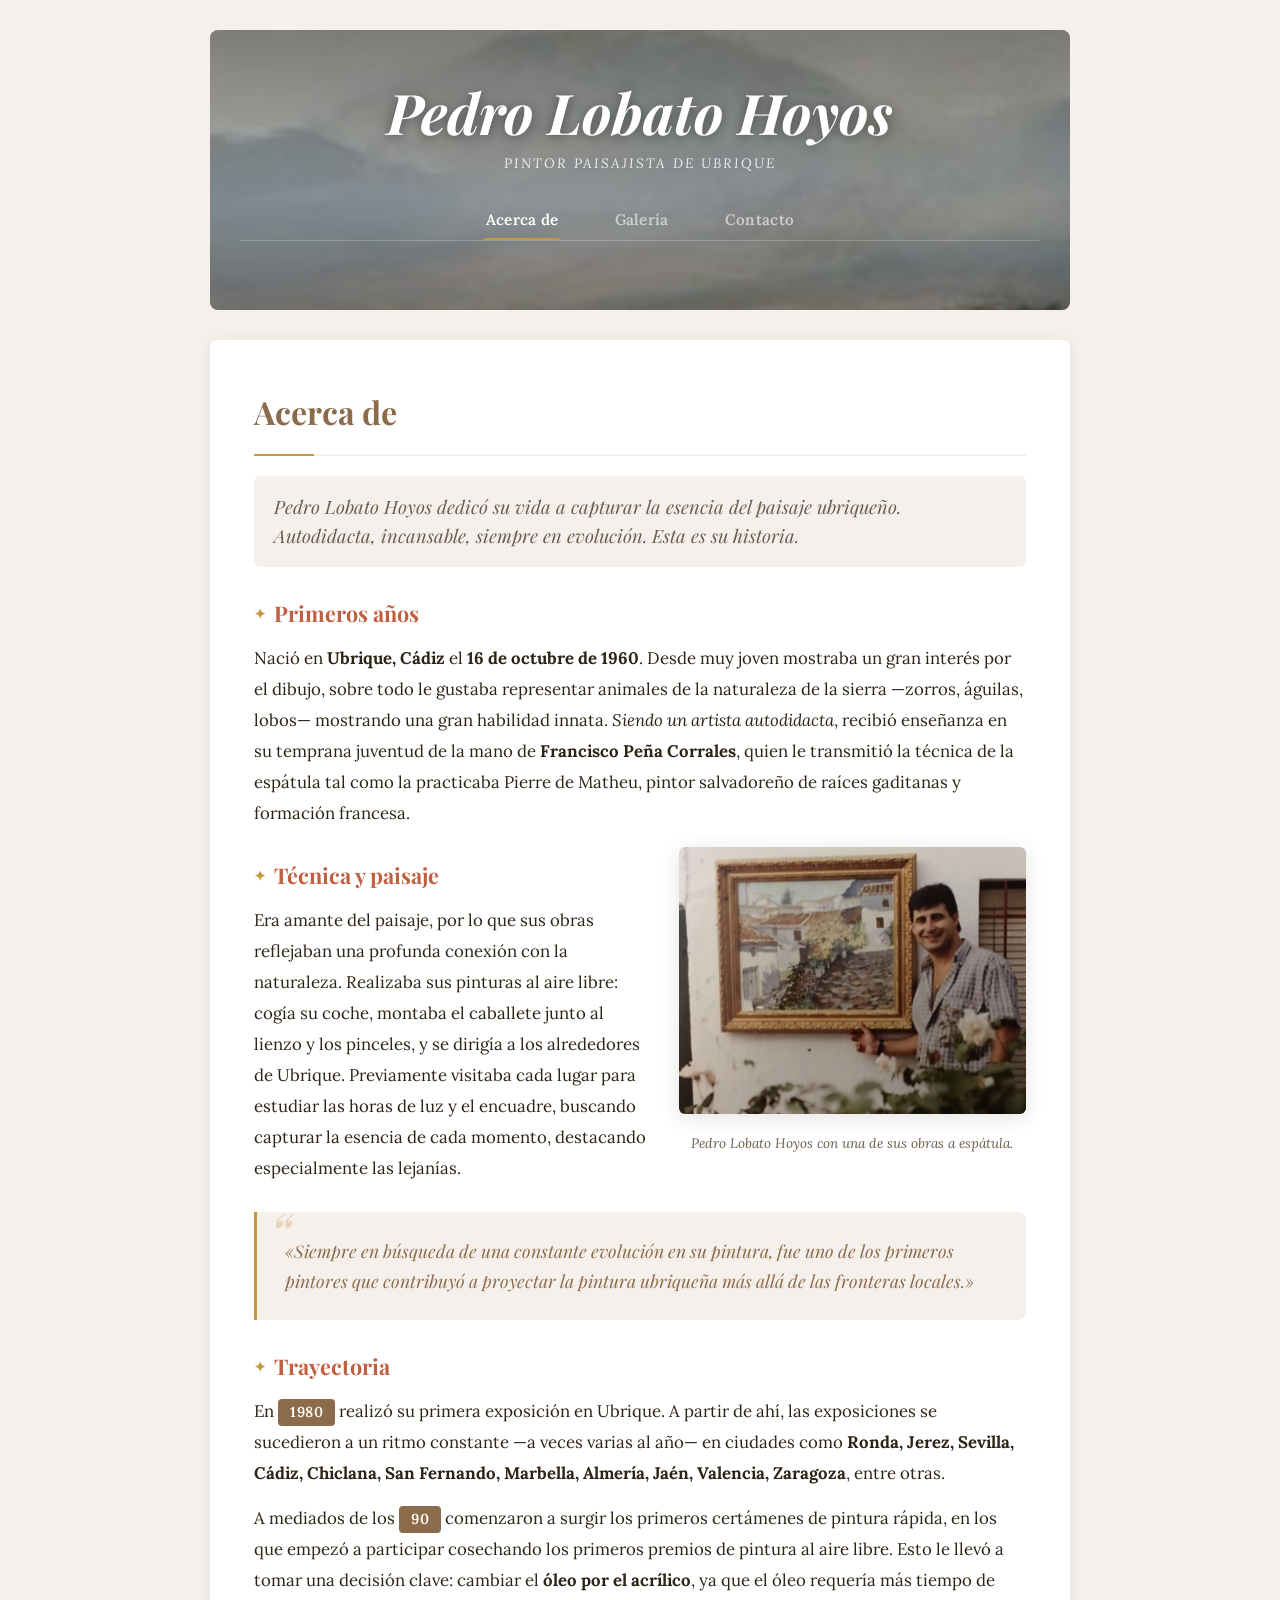
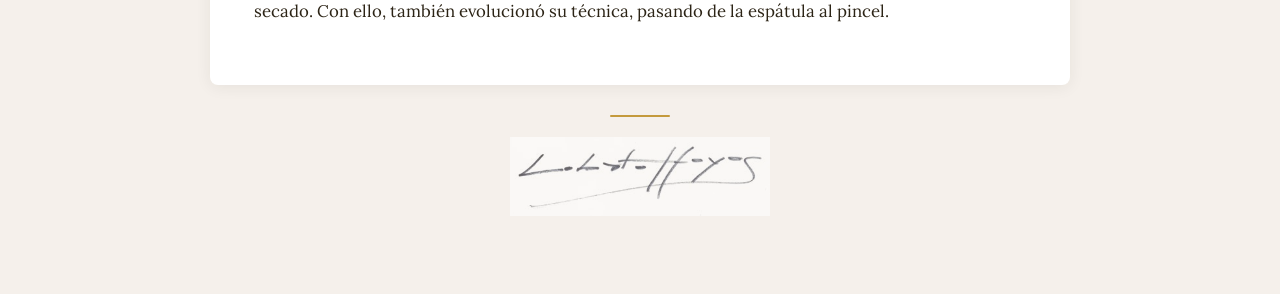
==== Pedro Lobato Hoyos.html @ 2be06f2a "feat: primera versión página Pedro Lobato Hoyos Diseño con paleta de colores tierra, tipografía Play" ====
<!DOCTYPE html>
<html lang="es">
<head>
    <meta charset="UTF-8">
    <meta name="viewport" content="width=device-width, initial-scale=1.0">
    <title>Pedro Lobato Hoyos — Pintor paisajista de Ubrique</title>
    <meta name="description" content="Página oficial de Pedro Lobato Hoyos, pintor paisajista de Ubrique, Cádiz. Conoce su obra, trayectoria y exposiciones.">
    <meta property="og:title" content="Pedro Lobato Hoyos — Pintor paisajista">
    <meta property="og:description" content="Artista autodidacta de Ubrique, Cádiz. Trayectoria desde 1980. Conoce la vida y obra de este pintor paisajista.">
    <meta property="og:type" content="website">
    <link rel="icon" type="image/svg+xml" href="favicon.svg">
    <link rel="preconnect" href="https://fonts.googleapis.com">
    <link rel="preconnect" href="https://fonts.gstatic.com" crossorigin>
    <link href="https://fonts.googleapis.com/css2?family=Playfair+Display:ital,wght@0,400;0,700;1,400&family=Lora:ital,wght@0,400;0,600;1,400&display=swap" rel="stylesheet">
    <link rel="stylesheet" href="css/style.css">
</head>
<body>
    <header>
        <h1>Pedro Lobato Hoyos</h1>
        <p class="header-subtitle">Pintor paisajista de Ubrique</p>
        <nav aria-label="Secciones de la página">
            <div class="tabs-buttons" role="tablist">
                <button class="tab-button active" role="tab" aria-selected="true" aria-controls="about" id="tab-about" data-tab="about">Acerca de</button>
                <button class="tab-button" role="tab" aria-selected="false" aria-controls="gallery" id="tab-gallery" data-tab="gallery">Galería</button>
                <button class="tab-button" role="tab" aria-selected="false" aria-controls="contact" id="tab-contact" data-tab="contact">Contacto</button>
            </div>
        </nav>
    </header>

    <main>
        <section class="tab-content active" role="tabpanel" id="about" aria-labelledby="tab-about">
            <h2>Acerca de</h2>

            <article class="bio">
                <p class="bio-intro">Pedro Lobato Hoyos dedicó su vida a capturar la esencia del paisaje ubriqueño. Autodidacta, incansable, siempre en evolución. Esta es su historia.</p>

                <section class="bio-section">
                    <h3><span class="section-icon" aria-hidden="true">✦</span> Primeros años</h3>
                    <p>Nació en <strong>Ubrique, Cádiz</strong> el <strong>16 de octubre de 1960</strong>. Desde muy joven mostraba un gran interés por el dibujo, sobre todo le gustaba representar animales de la naturaleza de la sierra —zorros, águilas, lobos— mostrando una gran habilidad innata. <em>Siendo un artista autodidacta</em>, recibió enseñanza en su temprana juventud de la mano de <strong>Francisco Peña Corrales</strong>, quien le transmitió la técnica de la espátula tal como la practicaba Pierre de Matheu, pintor salvadoreño de raíces gaditanas y formación francesa.</p>
                </section>

                <figure class="article-image-figure">
                    <img class="article-image" src="imagen/Espatula.jpg" alt="Pedro Lobato Hoyos pintando al aire libre con la técnica de la espátula" loading="lazy">
                    <figcaption>Pedro Lobato Hoyos con una de sus obras a espátula.</figcaption>
                </figure>

                <section class="bio-section">
                    <h3><span class="section-icon" aria-hidden="true">✦</span> Técnica y paisaje</h3>
                    <p>Era amante del paisaje, por lo que sus obras reflejaban una profunda conexión con la naturaleza. Realizaba sus pinturas al aire libre: cogía su coche, montaba el caballete junto al lienzo y los pinceles, y se dirigía a los alrededores de Ubrique. Previamente visitaba cada lugar para estudiar las horas de luz y el encuadre, buscando capturar la esencia de cada momento, destacando especialmente las lejanías.</p>
                </section>

                <blockquote class="pull-quote">
                    <p>«Siempre en búsqueda de una constante evolución en su pintura, fue uno de los primeros pintores que contribuyó a proyectar la pintura ubriqueña más allá de las fronteras locales.»</p>
                </blockquote>

                <section class="bio-section">
                    <h3><span class="section-icon" aria-hidden="true">✦</span> Trayectoria</h3>
                    <p>En <span class="date-highlight">1980</span> realizó su primera exposición en Ubrique. A partir de ahí, las exposiciones se sucedieron a un ritmo constante —a veces varias al año— en ciudades como <strong>Ronda, Jerez, Sevilla, Cádiz, Chiclana, San Fernando, Marbella, Almería, Jaén, Valencia, Zaragoza</strong>, entre otras.</p>
                    <p>A mediados de los <span class="date-highlight">90</span> comenzaron a surgir los primeros certámenes de pintura rápida, en los que empezó a participar cosechando los primeros premios de pintura al aire libre. Esto le llevó a tomar una decisión clave: cambiar el <strong>óleo por el acrílico</strong>, ya que el óleo requería más tiempo de secado. Con ello, también evolucionó su técnica, pasando de la espátula al pincel.</p>
                </section>
            </article>
        </section>

        <section class="tab-content" role="tabpanel" id="gallery" aria-labelledby="tab-gallery">
            <h2>Galería</h2>
            <p class="placeholder-text">Próximamente — las obras de Pedro Lobato Hoyos.</p>
        </section>

        <section class="tab-content" role="tabpanel" id="contact" aria-labelledby="tab-contact">
            <h2>Contacto</h2>
            <p class="placeholder-text">Próximamente — información de contacto.</p>
        </section>
    </main>

    <footer>
        <div class="footer-divider"></div>
        <img class="footer-signature" src="imagen/firma-lobatohoyos.jpg" alt="Firma de Pedro Lobato Hoyos" loading="lazy">
    </footer>

    <script src="js/script.js"></script>
</body>
</html>
---- css/style.css ----
* {
    margin: 0;
    padding: 0;
    box-sizing: border-box;
}

:root {
    --color-primary: #8B6B4A;
    --color-primary-light: #C49A3C;
    --color-accent: #C06040;
    --color-bg: #F5F0EB;
    --color-surface: #FFFFFF;
    --color-text: #2C2416;
    --color-text-muted: #6B5D4E;
    --font-display: 'Playfair Display', Georgia, serif;
    --font-body: 'Lora', Georgia, 'Times New Roman', serif;
    --max-width: 860px;
}

html {
    scroll-behavior: smooth;
}

body {
    font-family: var(--font-body);
    color: var(--color-text);
    background-color: var(--color-bg);
    line-height: 1.75;
    padding: 30px 20px;
}

header {
    background-image: url('../imagen/lejania-1.jpg');
    background-repeat: no-repeat;
    background-size: cover;
    background-position: center 20%;
    background-attachment: fixed;
    color: white;
    padding: 50px 30px 24px;
    border-radius: 8px;
    margin-bottom: 30px;
    position: relative;
    display: flex;
    flex-direction: column;
    align-items: center;
    text-align: center;
    gap: 8px;
    min-height: 280px;
    max-width: var(--max-width);
    margin-left: auto;
    margin-right: auto;
}

header::before {
    content: '';
    position: absolute;
    inset: 0;
    background: linear-gradient(180deg,
        rgba(44, 36, 22, 0.55) 0%,
        rgba(44, 36, 22, 0.30) 60%,
        rgba(44, 36, 22, 0.50) 100%);
    border-radius: 8px;
}

header h1 {
    position: relative;
    z-index: 1;
    font-family: var(--font-display);
    font-size: 3.5rem;
    font-weight: 700;
    font-style: italic;
    text-shadow: 0 2px 12px rgba(0, 0, 0, 0.4);
    line-height: 1.15;
}

.header-subtitle {
    position: relative;
    z-index: 1;
    font-family: var(--font-body);
    font-size: 1.05rem;
    font-style: italic;
    opacity: 0.85;
    letter-spacing: 2px;
    text-transform: uppercase;
    font-size: 0.85rem;
}

nav {
    position: relative;
    z-index: 1;
    margin-top: 16px;
    width: 100%;
}

.tabs-buttons {
    display: flex;
    gap: 0;
    justify-content: center;
    border-bottom: 1px solid rgba(255, 255, 255, 0.20);
}

.tab-button {
    padding: 10px 28px;
    background: transparent;
    border: none;
    color: rgba(255, 255, 255, 0.6);
    cursor: pointer;
    font-family: var(--font-body);
    font-size: 0.95rem;
    font-weight: 600;
    transition: all 0.3s ease;
    border-bottom: 2px solid transparent;
    margin-bottom: -1px;
    letter-spacing: 0.3px;
    position: relative;
}

.tab-button::after {
    content: '';
    position: absolute;
    bottom: -1px;
    left: 50%;
    width: 0;
    height: 2px;
    background: var(--color-primary-light);
    transition: all 0.3s ease;
    transform: translateX(-50%);
}

.tab-button:hover {
    color: white;
    background: rgba(255, 255, 255, 0.06);
}

.tab-button.active {
    color: white;
}

.tab-button.active::after {
    width: 60%;
}

main {
    background-color: var(--color-surface);
    padding: 44px;
    border-radius: 8px;
    box-shadow: 0 2px 16px rgba(44, 36, 22, 0.07);
    max-width: var(--max-width);
    margin: 0 auto;
}

.tab-content {
    display: none;
}

.tab-content.active {
    display: block;
    animation: fadeIn 0.45s ease both;
}

.tab-content h2 {
    font-family: var(--font-display);
    font-size: 2rem;
    color: var(--color-primary);
    margin-bottom: 20px;
    padding-bottom: 14px;
    border-bottom: 2px solid var(--color-bg);
    position: relative;
}

.tab-content h2::after {
    content: '';
    position: absolute;
    bottom: -2px;
    left: 0;
    width: 60px;
    height: 2px;
    background: var(--color-primary-light);
}

.bio-intro {
    font-family: var(--font-display);
    font-size: 1.15rem;
    font-style: italic;
    color: var(--color-text-muted);
    margin-bottom: 28px;
    padding: 16px 20px;
    background: var(--color-bg);
    border-radius: 6px;
    line-height: 1.6;
}

.bio-section {
    margin-bottom: 8px;
}

.bio-section h3 {
    font-family: var(--font-display);
    font-size: 1.35rem;
    color: var(--color-accent);
    margin-top: 28px;
    margin-bottom: 10px;
    display: flex;
    align-items: center;
    gap: 8px;
}

.section-icon {
    color: var(--color-primary-light);
    font-size: 0.9rem;
}

.bio-section p {
    font-size: 1.05rem;
    line-height: 1.85;
    color: var(--color-text);
    margin-bottom: 14px;
}

.article-image-figure {
    margin: 20px 0;
    text-align: center;
}

.article-image {
    width: 100%;
    max-width: 420px;
    height: auto;
    border-radius: 6px;
    box-shadow: 0 4px 20px rgba(44, 36, 22, 0.12);
    transition: transform 0.4s ease, box-shadow 0.4s ease;
}

.article-image:hover {
    transform: scale(1.02);
    box-shadow: 0 8px 28px rgba(44, 36, 22, 0.18);
}

.article-image-figure figcaption {
    font-size: 0.85rem;
    color: var(--color-text-muted);
    margin-top: 10px;
    font-style: italic;
}

.pull-quote {
    margin: 28px 0;
    padding: 24px 28px;
    border-left: 3px solid var(--color-primary-light);
    background: var(--color-bg);
    border-radius: 0 8px 8px 0;
    font-family: var(--font-display);
    font-style: italic;
    font-size: 1.15rem;
    color: var(--color-primary);
    position: relative;
}

.pull-quote::before {
    content: '\201C';
    font-family: var(--font-display);
    font-size: 3.5rem;
    color: var(--color-primary-light);
    position: absolute;
    top: -8px;
    left: 12px;
    line-height: 1;
    opacity: 0.3;
}

.pull-quote p {
    margin: 0;
    color: var(--color-primary);
    font-size: 1.1rem;
    line-height: 1.7;
}

.date-highlight {
    display: inline-block;
    background: var(--color-primary);
    color: white;
    font-weight: 600;
    padding: 2px 12px;
    border-radius: 4px;
    font-size: 0.9rem;
    letter-spacing: 0.5px;
    line-height: 1.6;
}

.placeholder-text {
    color: var(--color-text-muted);
    font-style: italic;
    font-size: 1.1rem;
    text-align: center;
    padding: 60px 0;
}

footer {
    max-width: var(--max-width);
    margin: 30px auto 40px;
    text-align: center;
    padding: 0 20px;
}

.footer-divider {
    width: 60px;
    height: 2px;
    background: var(--color-primary-light);
    margin: 0 auto 20px;
    border-radius: 2px;
}

.footer-signature {
    max-width: 260px;
    width: 100%;
    height: auto;
    opacity: 0.6;
    transition: opacity 0.4s ease;
}

.footer-signature:hover {
    opacity: 1;
}

@keyframes fadeIn {
    from {
        opacity: 0;
        transform: translateY(8px);
    }
    to {
        opacity: 1;
        transform: translateY(0);
    }
}

@media (max-width: 700px) {
    body {
        padding: 16px 12px;
    }

    header {
        padding: 36px 16px 18px;
        min-height: 200px;
        background-attachment: scroll;
    }

    header h1 {
        font-size: 2rem;
    }

    .header-subtitle {
        font-size: 0.8rem;
    }

    .tabs-buttons {
        width: 100%;
    }

    .tab-button {
        padding: 10px 14px;
        font-size: 0.85rem;
        flex: 1;
    }

    main {
        padding: 24px 18px;
    }

    .tab-content h2 {
        font-size: 1.5rem;
    }

    .bio-intro {
        font-size: 1rem;
        padding: 14px 16px;
    }

    .bio-section h3 {
        font-size: 1.15rem;
    }

    .article-image {
        max-width: 100%;
    }

    .pull-quote {
        padding: 18px 20px;
        font-size: 1rem;
    }

    .pull-quote p {
        font-size: 1rem;
    }
}

@media (min-width: 701px) {
    .article-image-figure {
        float: right;
        margin: 4px 0 12px 24px;
        max-width: 45%;
    }

    .bio::after {
        content: '';
        display: table;
        clear: both;
    }
}
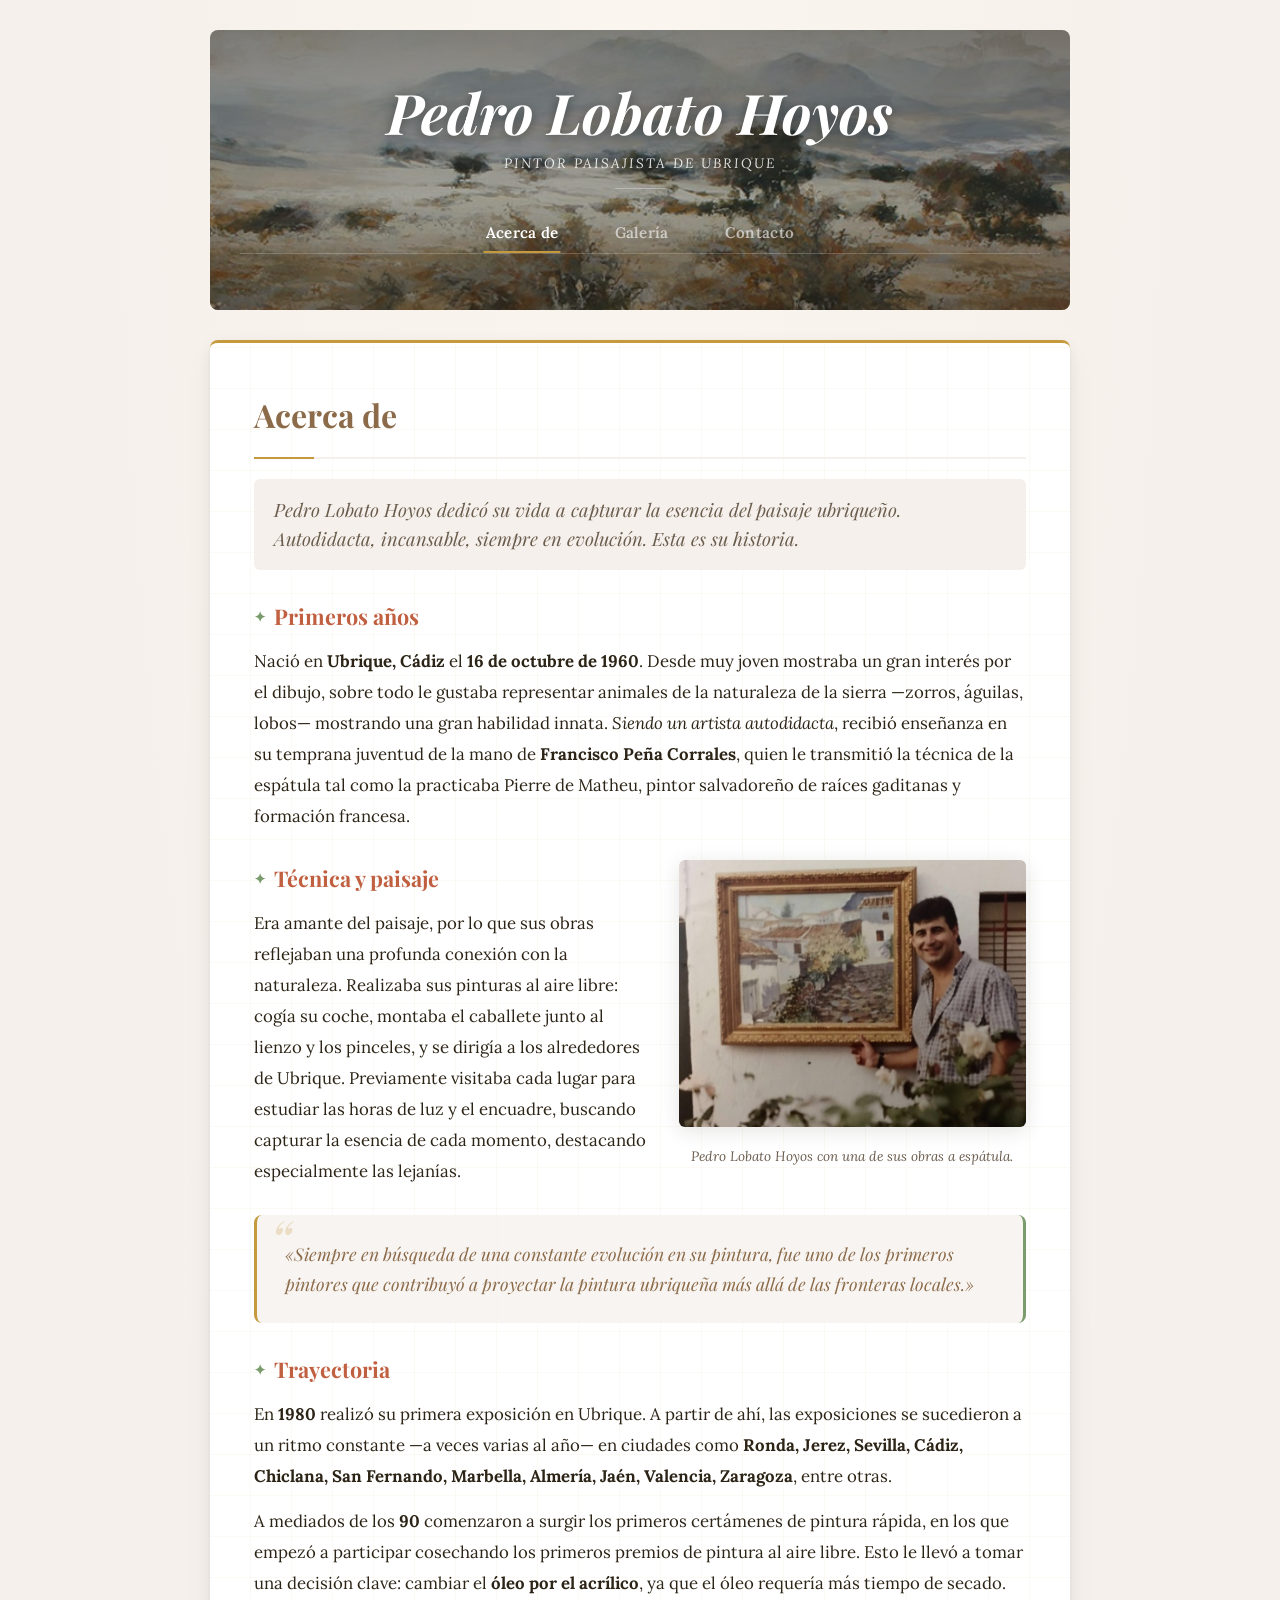
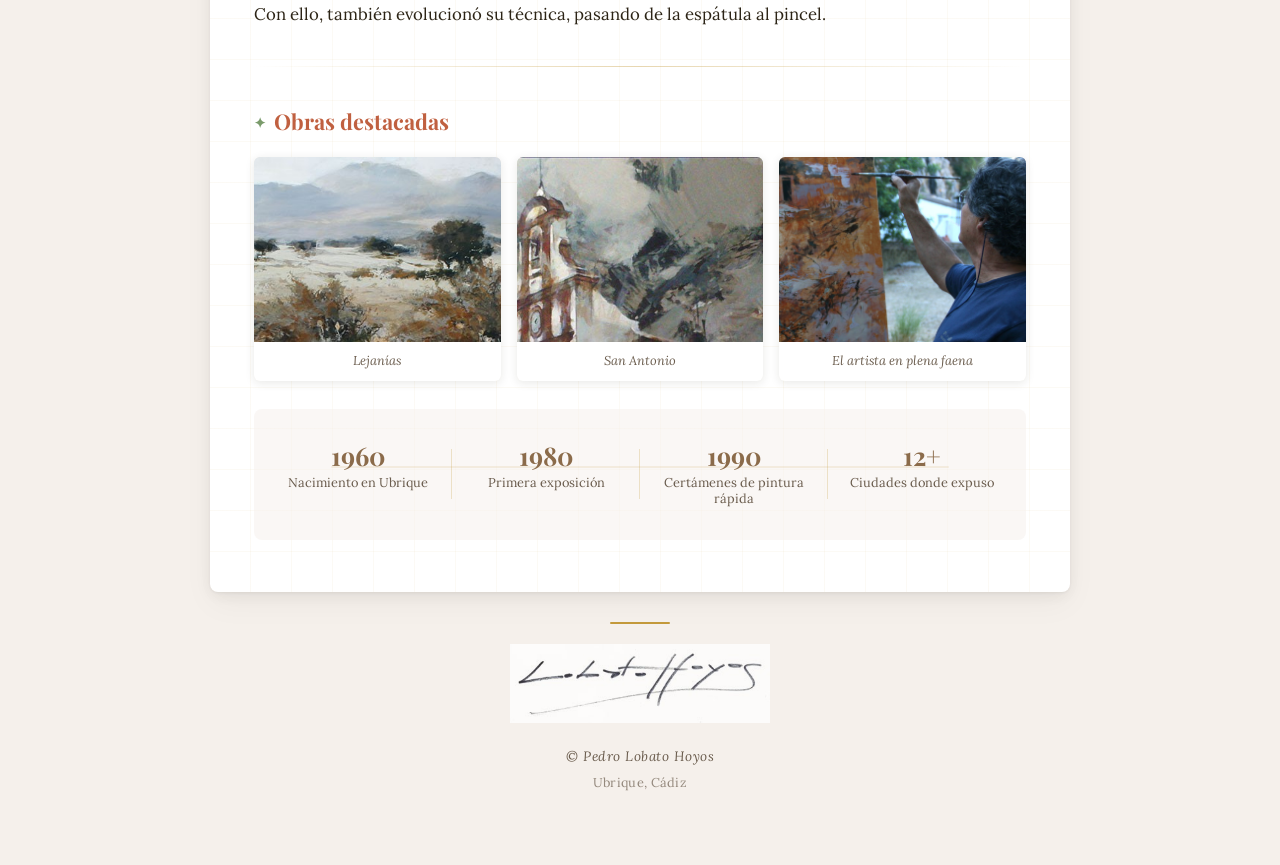
==== commit 47ef282d: "feat: multiple visual improvements - Tab animation: opacity/visibility/position replaces display (re" ====
--- a/Pedro Lobato Hoyos.html
+++ b/Pedro Lobato Hoyos.html
@@ -15,6 +15,9 @@
     <link rel="stylesheet" href="css/style.css">
 </head>
 <body>
+
+    <a href="#main-content" class="skip-link">Saltar al contenido principal</a>
+
     <header>
         <h1>Pedro Lobato Hoyos</h1>
         <p class="header-subtitle">Pintor paisajista de Ubrique</p>
@@ -27,8 +30,8 @@
         </nav>
     </header>
 
-    <main>
-        <section class="tab-content active" role="tabpanel" id="about" aria-labelledby="tab-about">
+    <main id="main-content">
+        <section class="tab-content active" role="tabpanel" id="about" aria-labelledby="tab-about" aria-live="polite">
             <h2>Acerca de</h2>
 
             <article class="bio">
@@ -39,8 +42,8 @@
                     <p>Nació en <strong>Ubrique, Cádiz</strong> el <strong>16 de octubre de 1960</strong>. Desde muy joven mostraba un gran interés por el dibujo, sobre todo le gustaba representar animales de la naturaleza de la sierra —zorros, águilas, lobos— mostrando una gran habilidad innata. <em>Siendo un artista autodidacta</em>, recibió enseñanza en su temprana juventud de la mano de <strong>Francisco Peña Corrales</strong>, quien le transmitió la técnica de la espátula tal como la practicaba Pierre de Matheu, pintor salvadoreño de raíces gaditanas y formación francesa.</p>
                 </section>
 
-                <figure class="article-image-figure">
-                    <img class="article-image" src="imagen/Espatula.jpg" alt="Pedro Lobato Hoyos pintando al aire libre con la técnica de la espátula" loading="lazy">
+                <figure class="article-image-figure" data-reveal>
+                    <img class="article-image" src="imagen/Espatula.jpg" alt="Pedro Lobato Hoyos pintando al aire libre con la técnica de la espátula" loading="lazy" decoding="async">
                     <figcaption>Pedro Lobato Hoyos con una de sus obras a espátula.</figcaption>
                 </figure>
 
@@ -49,24 +52,63 @@
                     <p>Era amante del paisaje, por lo que sus obras reflejaban una profunda conexión con la naturaleza. Realizaba sus pinturas al aire libre: cogía su coche, montaba el caballete junto al lienzo y los pinceles, y se dirigía a los alrededores de Ubrique. Previamente visitaba cada lugar para estudiar las horas de luz y el encuadre, buscando capturar la esencia de cada momento, destacando especialmente las lejanías.</p>
                 </section>
 
-                <blockquote class="pull-quote">
+                <blockquote class="pull-quote" data-reveal>
                     <p>«Siempre en búsqueda de una constante evolución en su pintura, fue uno de los primeros pintores que contribuyó a proyectar la pintura ubriqueña más allá de las fronteras locales.»</p>
                 </blockquote>
 
                 <section class="bio-section">
                     <h3><span class="section-icon" aria-hidden="true">✦</span> Trayectoria</h3>
-                    <p>En <span class="date-highlight">1980</span> realizó su primera exposición en Ubrique. A partir de ahí, las exposiciones se sucedieron a un ritmo constante —a veces varias al año— en ciudades como <strong>Ronda, Jerez, Sevilla, Cádiz, Chiclana, San Fernando, Marbella, Almería, Jaén, Valencia, Zaragoza</strong>, entre otras.</p>
-                    <p>A mediados de los <span class="date-highlight">90</span> comenzaron a surgir los primeros certámenes de pintura rápida, en los que empezó a participar cosechando los primeros premios de pintura al aire libre. Esto le llevó a tomar una decisión clave: cambiar el <strong>óleo por el acrílico</strong>, ya que el óleo requería más tiempo de secado. Con ello, también evolucionó su técnica, pasando de la espátula al pincel.</p>
+                    <p>En <strong>1980</strong> realizó su primera exposición en Ubrique. A partir de ahí, las exposiciones se sucedieron a un ritmo constante —a veces varias al año— en ciudades como <strong>Ronda, Jerez, Sevilla, Cádiz, Chiclana, San Fernando, Marbella, Almería, Jaén, Valencia, Zaragoza</strong>, entre otras.</p>
+                    <p>A mediados de los <strong>90</strong> comenzaron a surgir los primeros certámenes de pintura rápida, en los que empezó a participar cosechando los primeros premios de pintura al aire libre. Esto le llevó a tomar una decisión clave: cambiar el <strong>óleo por el acrílico</strong>, ya que el óleo requería más tiempo de secado. Con ello, también evolucionó su técnica, pasando de la espátula al pincel.</p>
                 </section>
+
+                <div class="section-divider" aria-hidden="true"></div>
+
+                <section class="bio-section">
+                    <h3><span class="section-icon" aria-hidden="true">✦</span> Obras destacadas</h3>
+                    <div class="mini-gallery">
+                        <figure class="gallery-item" data-lightbox>
+                            <img src="imagen/lejania-1.jpg" alt="Paisaje de lejanías de Ubrique" loading="lazy" decoding="async">
+                            <figcaption>Lejanías</figcaption>
+                        </figure>
+                        <figure class="gallery-item" data-lightbox>
+                            <img src="imagen/sanAntonio-1.jpg" alt="San Antonio — Pintura paisajista" loading="lazy" decoding="async">
+                            <figcaption>San Antonio</figcaption>
+                        </figure>
+                        <figure class="gallery-item" data-lightbox>
+                            <img src="imagen/lobatohoyos-pintando.jpg" alt="Pedro Lobato Hoyos pintando al aire libre" loading="lazy" decoding="async">
+                            <figcaption>El artista en plena faena</figcaption>
+                        </figure>
+                    </div>
+                </section>
+
+                <div class="timeline">
+                    <div class="timeline-item">
+                        <span class="timeline-year">1960</span>
+                        <span class="timeline-label">Nacimiento en Ubrique</span>
+                    </div>
+                    <div class="timeline-item">
+                        <span class="timeline-year">1980</span>
+                        <span class="timeline-label">Primera exposición</span>
+                    </div>
+                    <div class="timeline-item">
+                        <span class="timeline-year">1990</span>
+                        <span class="timeline-label">Certámenes de pintura rápida</span>
+                    </div>
+                    <div class="timeline-item">
+                        <span class="timeline-year">12+</span>
+                        <span class="timeline-label">Ciudades donde expuso</span>
+                    </div>
+                </div>
             </article>
         </section>
 
-        <section class="tab-content" role="tabpanel" id="gallery" aria-labelledby="tab-gallery">
+        <section class="tab-content" role="tabpanel" id="gallery" aria-labelledby="tab-gallery" aria-live="polite">
             <h2>Galería</h2>
             <p class="placeholder-text">Próximamente — las obras de Pedro Lobato Hoyos.</p>
         </section>
 
-        <section class="tab-content" role="tabpanel" id="contact" aria-labelledby="tab-contact">
+        <section class="tab-content" role="tabpanel" id="contact" aria-labelledby="tab-contact" aria-live="polite">
             <h2>Contacto</h2>
             <p class="placeholder-text">Próximamente — información de contacto.</p>
         </section>
@@ -74,8 +116,18 @@
 
     <footer>
         <div class="footer-divider"></div>
-        <img class="footer-signature" src="imagen/firma-lobatohoyos.jpg" alt="Firma de Pedro Lobato Hoyos" loading="lazy">
+        <img class="footer-signature" src="imagen/firma-lobatohoyos.jpg" alt="Firma de Pedro Lobato Hoyos" loading="lazy" decoding="async">
+        <p class="footer-copy">&copy; Pedro Lobato Hoyos</p>
+        <p class="footer-location">Ubrique, Cádiz</p>
     </footer>
+
+    <div class="lightbox" role="dialog" aria-modal="true" aria-label="Visualización de imagen">
+        <button class="lightbox-close" aria-label="Cerrar">&times;</button>
+        <img class="lightbox-image" src="" alt="">
+        <p class="lightbox-caption"></p>
+    </div>
+
+    <button class="back-to-top" aria-label="Volver arriba">&#8593;</button>
 
     <script src="js/script.js"></script>
 </body>
--- a/css/style.css
+++ b/css/style.css
@@ -8,6 +8,7 @@
     --color-primary: #8B6B4A;
     --color-primary-light: #C49A3C;
     --color-accent: #C06040;
+    --color-accent-secondary: #7A9B6B;
     --color-bg: #F5F0EB;
     --color-surface: #FFFFFF;
     --color-text: #2C2416;
@@ -24,9 +25,37 @@
 body {
     font-family: var(--font-body);
     color: var(--color-text);
-    background-color: var(--color-bg);
+    background: var(--color-bg) radial-gradient(ellipse at 50% 0%, #FAF5EE 0%, transparent 65%);
     line-height: 1.75;
     padding: 30px 20px;
+}
+
+.skip-link {
+    position: absolute;
+    top: -100%;
+    left: 50%;
+    transform: translateX(-50%);
+    z-index: 9999;
+    background: var(--color-primary);
+    color: white;
+    padding: 10px 20px;
+    border-radius: 0 0 6px 6px;
+    font-family: var(--font-body);
+    font-size: 0.9rem;
+    font-weight: 600;
+    text-decoration: none;
+    transition: top 0.2s ease;
+}
+
+.skip-link:focus {
+    top: 0;
+    outline: 2px solid var(--color-primary-light);
+    outline-offset: 2px;
+}
+
+*:focus-visible {
+    outline: 2px solid var(--color-primary-light);
+    outline-offset: 2px;
 }
 
 header {
@@ -34,7 +63,6 @@
     background-repeat: no-repeat;
     background-size: cover;
     background-position: center 20%;
-    background-attachment: fixed;
     color: white;
     padding: 50px 30px 24px;
     border-radius: 8px;
@@ -49,6 +77,7 @@
     max-width: var(--max-width);
     margin-left: auto;
     margin-right: auto;
+    will-change: transform;
 }
 
 header::before {
@@ -77,12 +106,20 @@
     position: relative;
     z-index: 1;
     font-family: var(--font-body);
-    font-size: 1.05rem;
     font-style: italic;
     opacity: 0.85;
     letter-spacing: 2px;
     text-transform: uppercase;
     font-size: 0.85rem;
+}
+
+.header-subtitle::after {
+    content: '';
+    display: block;
+    width: 50px;
+    height: 1px;
+    background: rgba(255, 255, 255, 0.35);
+    margin: 12px auto 0;
 }
 
 nav {
@@ -132,6 +169,10 @@
     background: rgba(255, 255, 255, 0.06);
 }
 
+.tab-button:hover::after {
+    width: 40%;
+}
+
 .tab-button.active {
     color: white;
 }
@@ -141,20 +182,38 @@
 }
 
 main {
+    position: relative;
     background-color: var(--color-surface);
     padding: 44px;
     border-radius: 8px;
-    box-shadow: 0 2px 16px rgba(44, 36, 22, 0.07);
+    border-top: 3px solid var(--color-primary-light);
+    box-shadow:
+        0 1px 3px rgba(44, 36, 22, 0.06),
+        0 4px 16px rgba(44, 36, 22, 0.07),
+        0 12px 32px rgba(44, 36, 22, 0.04);
     max-width: var(--max-width);
     margin: 0 auto;
+    min-height: 400px;
+    background-image:
+        repeating-linear-gradient(0deg, transparent, transparent 40px, rgba(196, 154, 60, 0.05) 40px, rgba(196, 154, 60, 0.05) 41px),
+        repeating-linear-gradient(90deg, transparent, transparent 40px, rgba(196, 154, 60, 0.05) 40px, rgba(196, 154, 60, 0.05) 41px);
 }
 
 .tab-content {
-    display: none;
+    opacity: 0;
+    visibility: hidden;
+    position: absolute;
+    width: 100%;
+    left: 0;
+    top: 0;
+    pointer-events: none;
 }
 
 .tab-content.active {
-    display: block;
+    opacity: 1;
+    visibility: visible;
+    position: relative;
+    pointer-events: auto;
     animation: fadeIn 0.45s ease both;
 }
 
@@ -191,7 +250,7 @@
 }
 
 .bio-section {
-    margin-bottom: 8px;
+    margin-bottom: 24px;
 }
 
 .bio-section h3 {
@@ -206,7 +265,7 @@
 }
 
 .section-icon {
-    color: var(--color-primary-light);
+    color: var(--color-accent-secondary);
     font-size: 0.9rem;
 }
 
@@ -215,6 +274,139 @@
     line-height: 1.85;
     color: var(--color-text);
     margin-bottom: 14px;
+}
+
+.section-divider {
+    width: 100%;
+    height: 1px;
+    background: linear-gradient(90deg, transparent, var(--color-primary-light), transparent);
+    margin: 36px 0;
+    opacity: 0.4;
+    clear: both;
+}
+
+.mini-gallery {
+    display: grid;
+    grid-template-columns: repeat(3, 1fr);
+    gap: 16px;
+    margin: 16px 0 8px;
+}
+
+.gallery-item {
+    margin: 0;
+    border-radius: 6px;
+    overflow: hidden;
+    box-shadow: 0 2px 10px rgba(44, 36, 22, 0.10);
+    transition: transform 0.4s ease, box-shadow 0.4s ease;
+    background: var(--color-bg);
+}
+
+.gallery-item:hover {
+    transform: translateY(-4px);
+    box-shadow: 0 8px 24px rgba(44, 36, 22, 0.15);
+}
+
+.gallery-item img {
+    width: 100%;
+    height: auto;
+    aspect-ratio: 4/3;
+    object-fit: cover;
+    display: block;
+    transition: transform 0.5s ease;
+    background: var(--color-bg);
+}
+
+.gallery-item:hover img {
+    transform: scale(1.08);
+}
+
+.gallery-item figcaption {
+    padding: 8px 10px;
+    font-size: 0.8rem;
+    color: var(--color-text-muted);
+    font-style: italic;
+    text-align: center;
+    background: var(--color-surface);
+}
+
+.timeline {
+    display: grid;
+    grid-template-columns: repeat(4, 1fr);
+    gap: 12px;
+    margin: 28px 0 8px;
+    padding: 24px 16px;
+    background: rgba(245, 240, 235, 0.5);
+    border-radius: 8px;
+    position: relative;
+}
+
+.timeline::before {
+    content: '';
+    position: absolute;
+    top: 44%;
+    left: 10%;
+    right: 10%;
+    height: 2px;
+    background: var(--color-primary-light);
+    opacity: 0.12;
+    border-radius: 1px;
+    pointer-events: none;
+}
+
+.timeline-item {
+    text-align: center;
+    display: flex;
+    flex-direction: column;
+    gap: 6px;
+    position: relative;
+    padding: 8px 4px;
+    border-radius: 6px;
+    transition: background 0.3s ease;
+}
+
+.timeline-item:hover {
+    background: rgba(196, 154, 60, 0.10);
+}
+
+.timeline-item:not(:last-child)::after {
+    content: '';
+    position: absolute;
+    right: -6px;
+    top: 20%;
+    height: 60%;
+    width: 1px;
+    background: var(--color-primary-light);
+    opacity: 0.25;
+}
+
+.timeline-year {
+    font-family: var(--font-display);
+    font-size: 1.6rem;
+    font-weight: 700;
+    color: var(--color-primary);
+    line-height: 1.1;
+    transition: color 0.3s ease;
+}
+
+.timeline-item:hover .timeline-year {
+    color: var(--color-accent);
+}
+
+.timeline-label {
+    font-size: 0.8rem;
+    color: var(--color-text-muted);
+    line-height: 1.3;
+}
+
+[data-reveal] {
+    opacity: 0;
+    transform: translateY(20px);
+    transition: opacity 0.7s ease, transform 0.7s ease;
+}
+
+[data-reveal].revealed {
+    opacity: 1;
+    transform: translateY(0);
 }
 
 .article-image-figure {
@@ -229,6 +421,7 @@
     border-radius: 6px;
     box-shadow: 0 4px 20px rgba(44, 36, 22, 0.12);
     transition: transform 0.4s ease, box-shadow 0.4s ease;
+    background: var(--color-bg);
 }
 
 .article-image:hover {
@@ -247,8 +440,9 @@
     margin: 28px 0;
     padding: 24px 28px;
     border-left: 3px solid var(--color-primary-light);
-    background: var(--color-bg);
-    border-radius: 0 8px 8px 0;
+    border-right: 3px solid var(--color-accent-secondary);
+    background: rgba(245, 240, 235, 0.7);
+    border-radius: 8px;
     font-family: var(--font-display);
     font-style: italic;
     font-size: 1.15rem;
@@ -262,10 +456,10 @@
     font-size: 3.5rem;
     color: var(--color-primary-light);
     position: absolute;
-    top: -8px;
+    top: -4px;
     left: 12px;
     line-height: 1;
-    opacity: 0.3;
+    opacity: 0.25;
 }
 
 .pull-quote p {
@@ -273,18 +467,6 @@
     color: var(--color-primary);
     font-size: 1.1rem;
     line-height: 1.7;
-}
-
-.date-highlight {
-    display: inline-block;
-    background: var(--color-primary);
-    color: white;
-    font-weight: 600;
-    padding: 2px 12px;
-    border-radius: 4px;
-    font-size: 0.9rem;
-    letter-spacing: 0.5px;
-    line-height: 1.6;
 }
 
 .placeholder-text {
@@ -310,16 +492,115 @@
     border-radius: 2px;
 }
 
+.footer-copy {
+    font-size: 0.85rem;
+    color: var(--color-text-muted);
+    margin-top: 14px;
+    font-style: italic;
+    letter-spacing: 0.5px;
+}
+
+.footer-location {
+    font-size: 0.8rem;
+    color: var(--color-text-muted);
+    margin-top: 4px;
+    opacity: 0.7;
+    letter-spacing: 0.3px;
+}
+
 .footer-signature {
     max-width: 260px;
     width: 100%;
     height: auto;
-    opacity: 0.6;
+    opacity: 0.8;
     transition: opacity 0.4s ease;
 }
 
 .footer-signature:hover {
     opacity: 1;
+}
+
+.lightbox {
+    display: none;
+    position: fixed;
+    inset: 0;
+    z-index: 9999;
+    background: rgba(0, 0, 0, 0.85);
+    justify-content: center;
+    align-items: center;
+    flex-direction: column;
+    padding: 40px;
+    cursor: pointer;
+}
+
+.lightbox.open {
+    display: flex;
+}
+
+.lightbox-image {
+    max-width: 90vw;
+    max-height: 80vh;
+    object-fit: contain;
+    border-radius: 4px;
+    box-shadow: 0 8px 40px rgba(0, 0, 0, 0.5);
+}
+
+.lightbox-caption {
+    color: rgba(255, 255, 255, 0.8);
+    font-family: var(--font-body);
+    font-style: italic;
+    font-size: 1rem;
+    margin-top: 16px;
+    text-align: center;
+}
+
+.lightbox-close {
+    position: absolute;
+    top: 20px;
+    right: 30px;
+    background: none;
+    border: none;
+    color: white;
+    font-size: 2.5rem;
+    cursor: pointer;
+    opacity: 0.7;
+    transition: opacity 0.3s ease;
+    font-family: var(--font-body);
+    line-height: 1;
+}
+
+.lightbox-close:hover {
+    opacity: 1;
+}
+
+.back-to-top {
+    position: fixed;
+    bottom: 30px;
+    right: 30px;
+    width: 44px;
+    height: 44px;
+    border-radius: 50%;
+    background: var(--color-primary);
+    color: white;
+    border: none;
+    font-size: 1.3rem;
+    cursor: pointer;
+    opacity: 0;
+    pointer-events: none;
+    transition: opacity 0.3s ease, transform 0.3s ease;
+    box-shadow: 0 2px 12px rgba(44, 36, 22, 0.2);
+    z-index: 1000;
+    line-height: 1;
+}
+
+.back-to-top.visible {
+    opacity: 1;
+    pointer-events: auto;
+}
+
+.back-to-top:hover {
+    transform: translateY(-3px);
+    background: var(--color-accent);
 }
 
 @keyframes fadeIn {
@@ -341,7 +622,6 @@
     header {
         padding: 36px 16px 18px;
         min-height: 200px;
-        background-attachment: scroll;
     }
 
     header h1 {
@@ -364,6 +644,7 @@
 
     main {
         padding: 24px 18px;
+        min-height: 300px;
     }
 
     .tab-content h2 {
@@ -383,6 +664,30 @@
         max-width: 100%;
     }
 
+    .mini-gallery {
+        grid-template-columns: 1fr;
+        gap: 12px;
+    }
+
+    .gallery-item img {
+        height: auto;
+        aspect-ratio: 16/9;
+    }
+
+    .timeline {
+        grid-template-columns: repeat(2, 1fr);
+        gap: 16px;
+        padding: 20px 12px;
+    }
+
+    .timeline::before {
+        display: none;
+    }
+
+    .timeline-item:not(:last-child)::after {
+        display: none;
+    }
+
     .pull-quote {
         padding: 18px 20px;
         font-size: 1rem;
@@ -391,9 +696,25 @@
     .pull-quote p {
         font-size: 1rem;
     }
+
+    .lightbox {
+        padding: 20px;
+    }
+
+    .back-to-top {
+        bottom: 20px;
+        right: 20px;
+        width: 40px;
+        height: 40px;
+        font-size: 1.1rem;
+    }
 }
 
 @media (min-width: 701px) {
+    header {
+        background-attachment: fixed;
+    }
+
     .article-image-figure {
         float: right;
         margin: 4px 0 12px 24px;
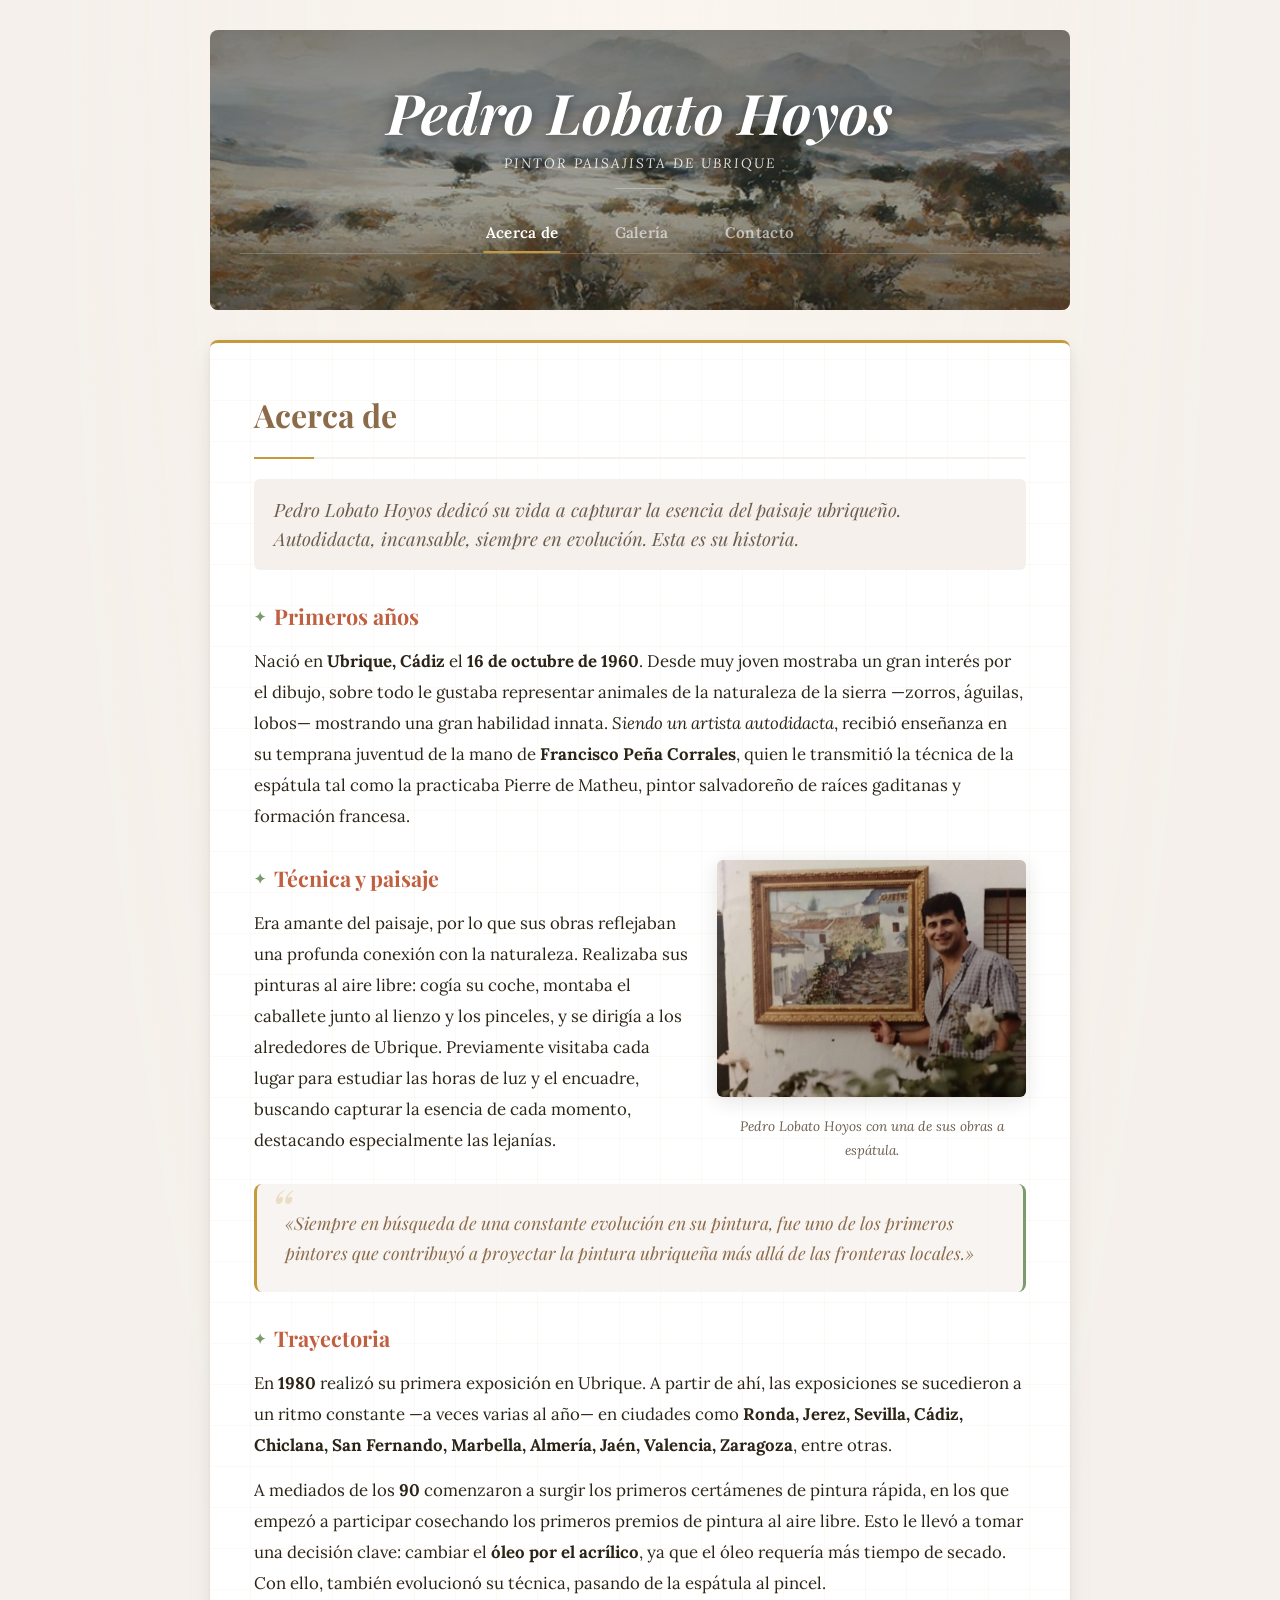
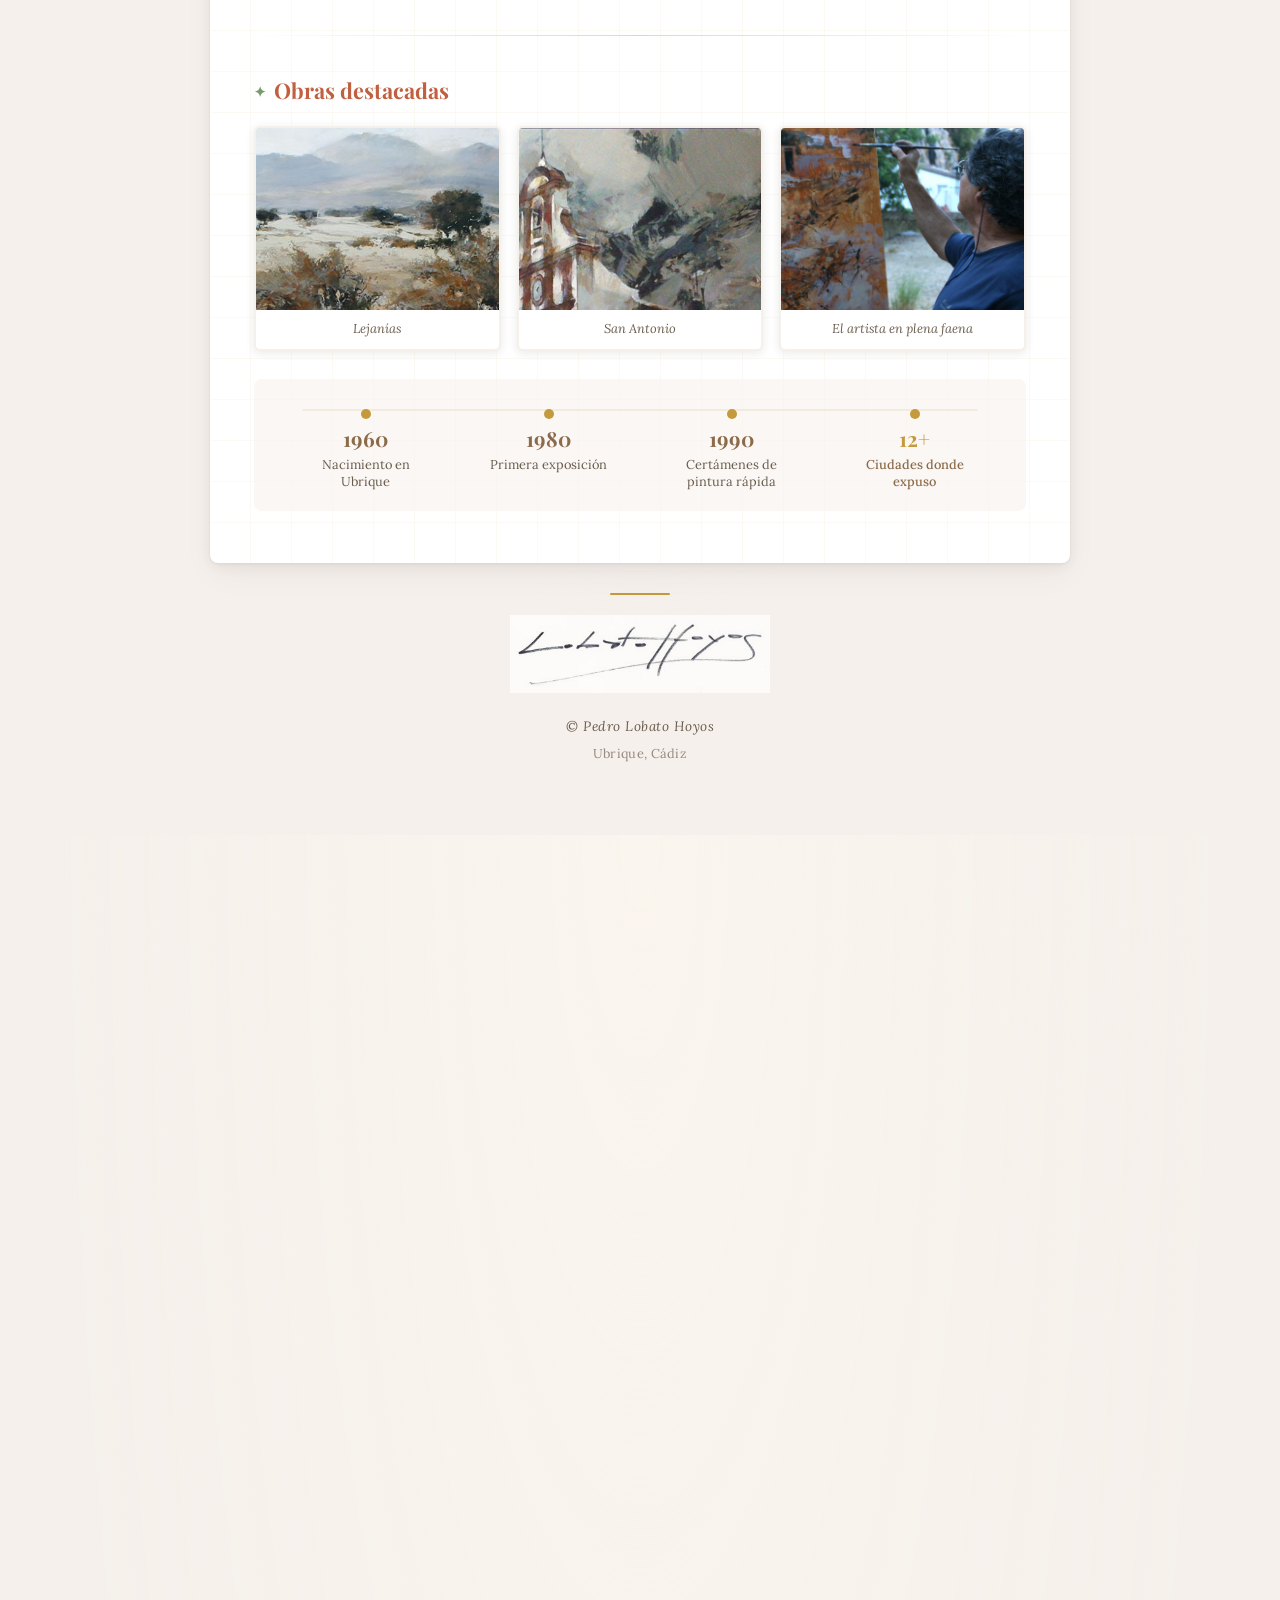
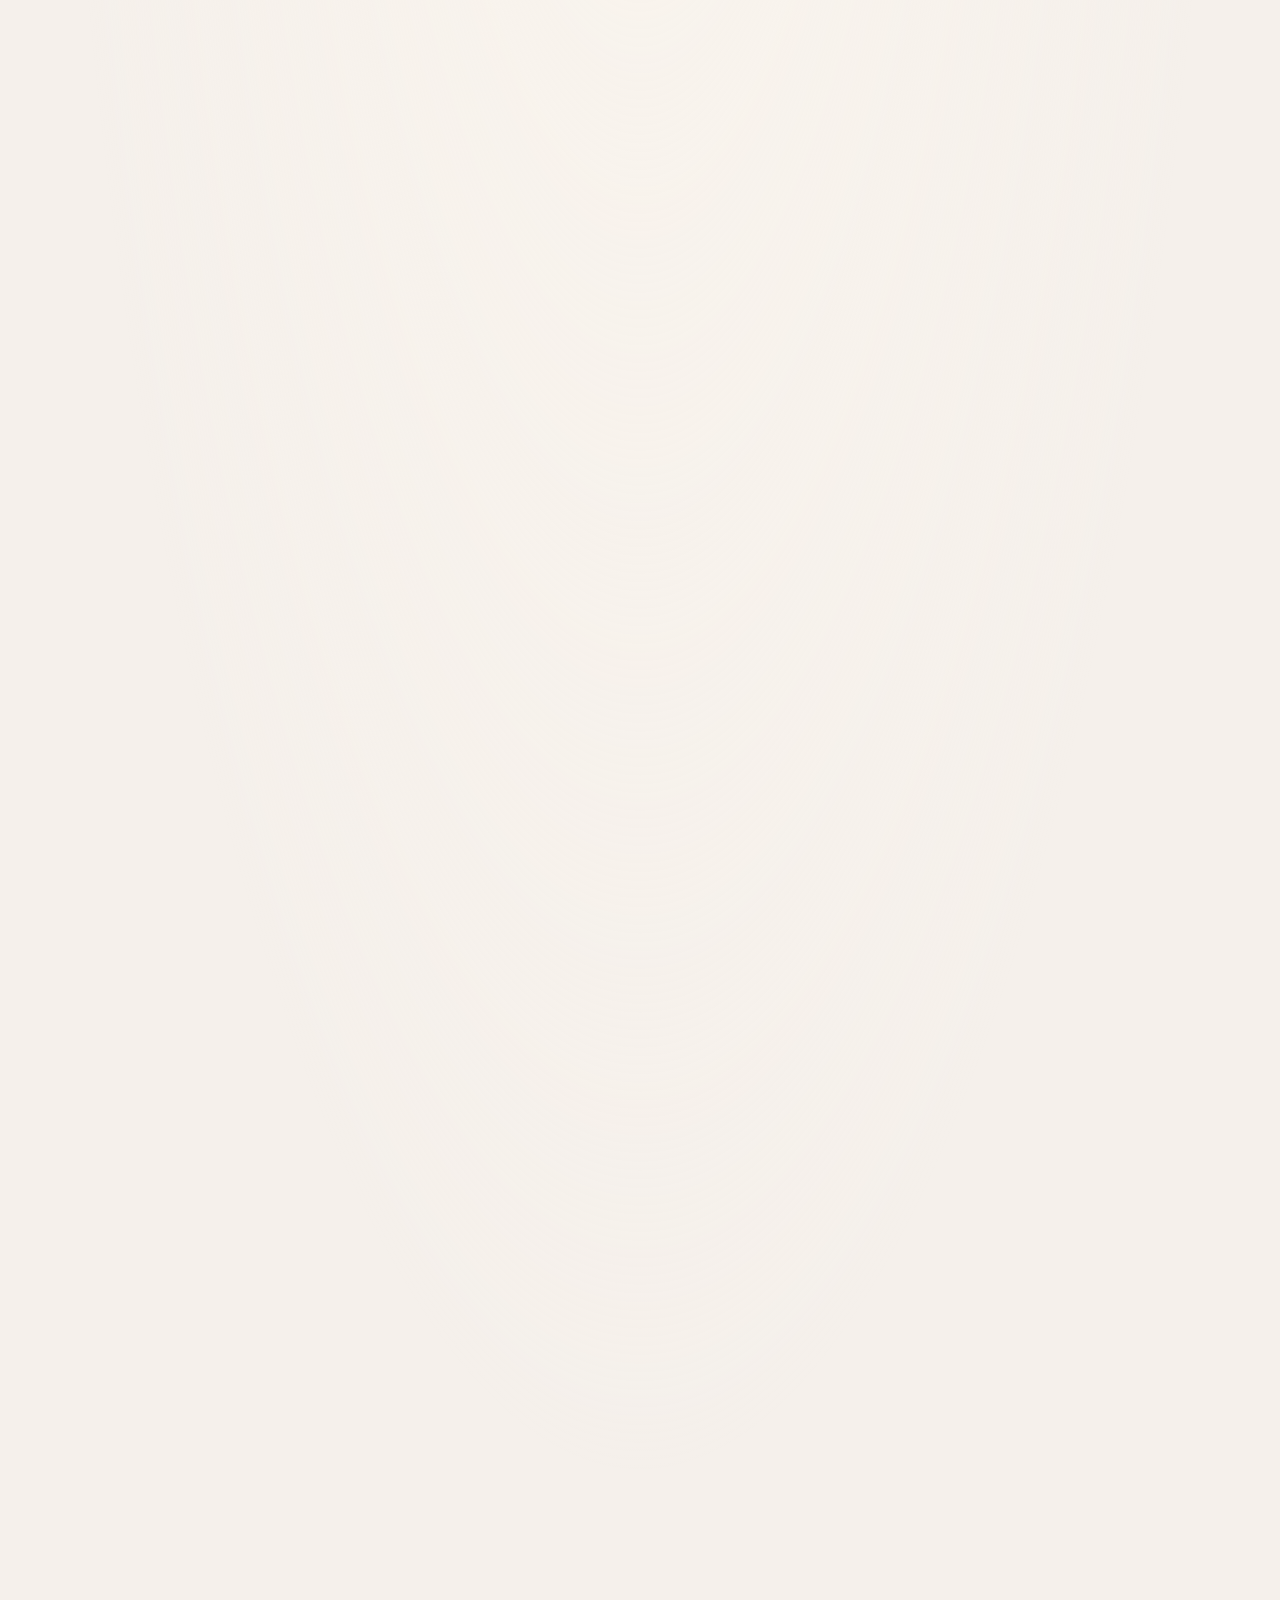
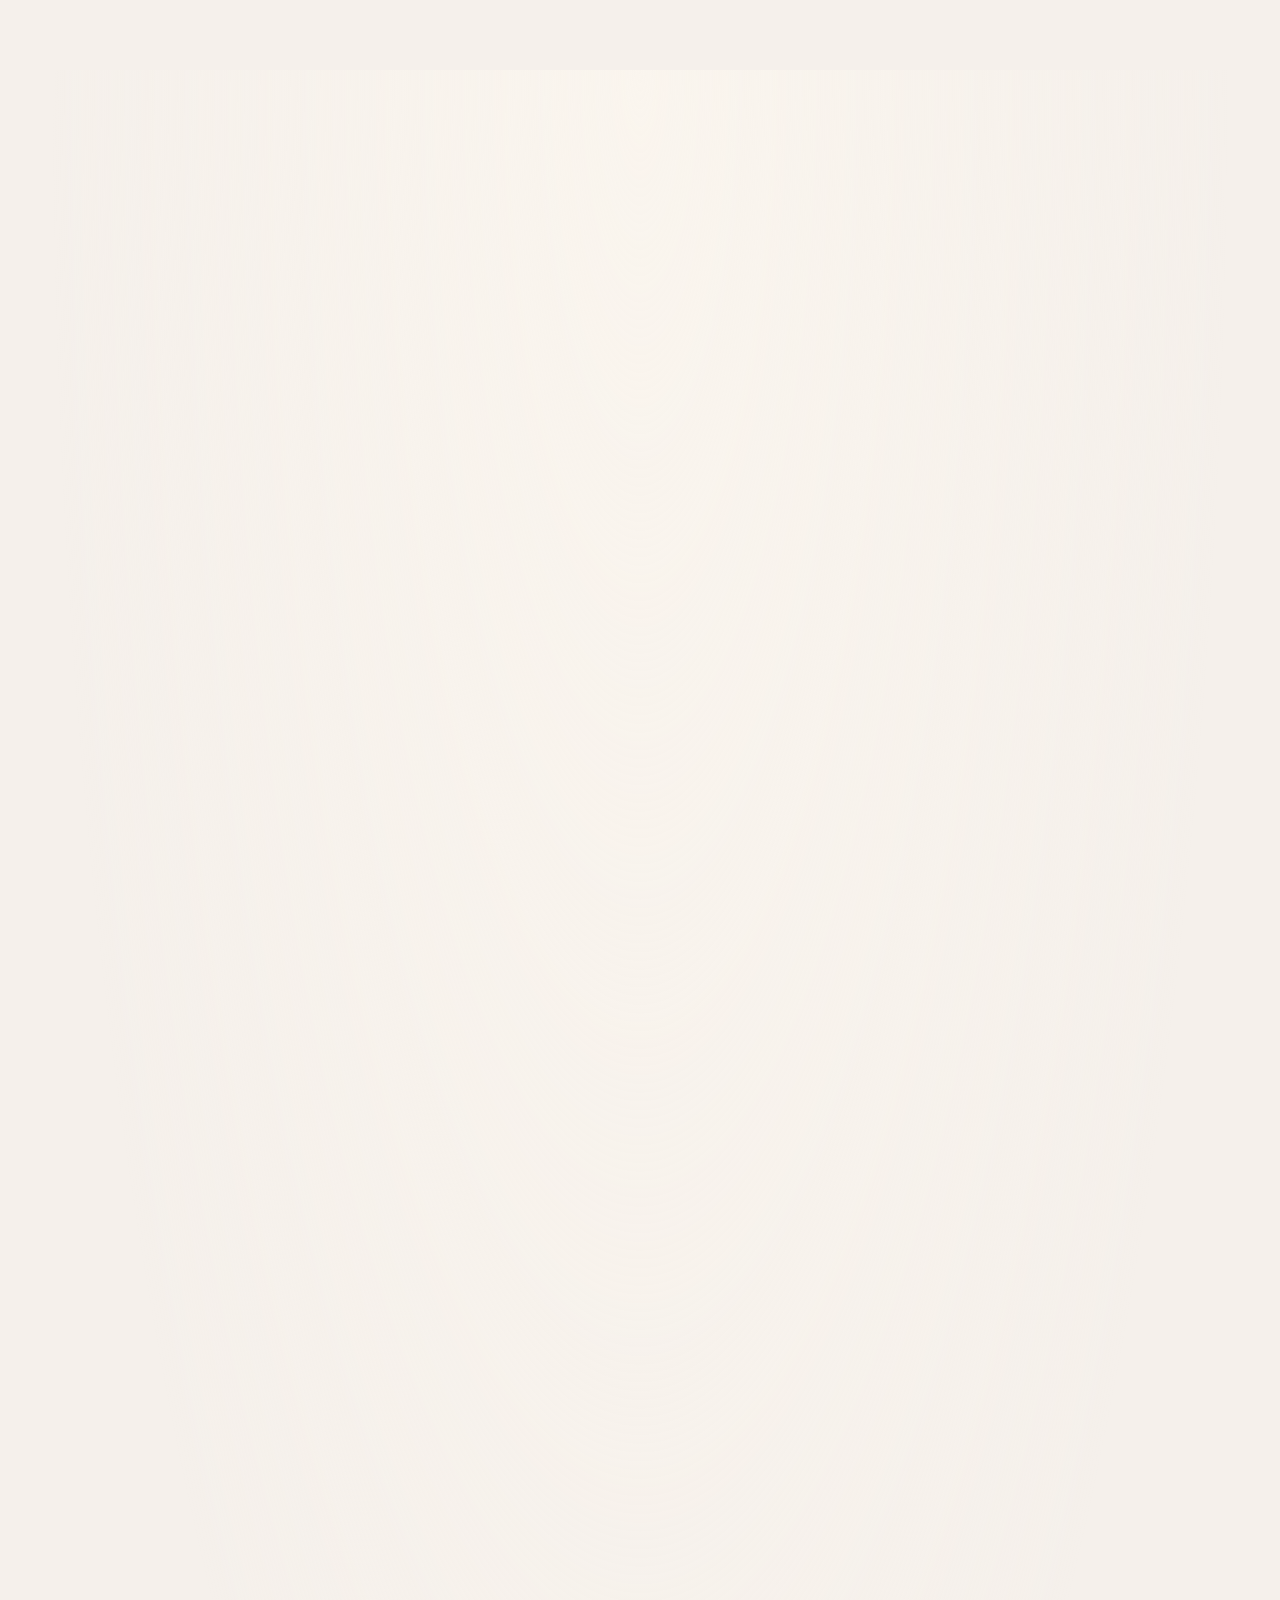
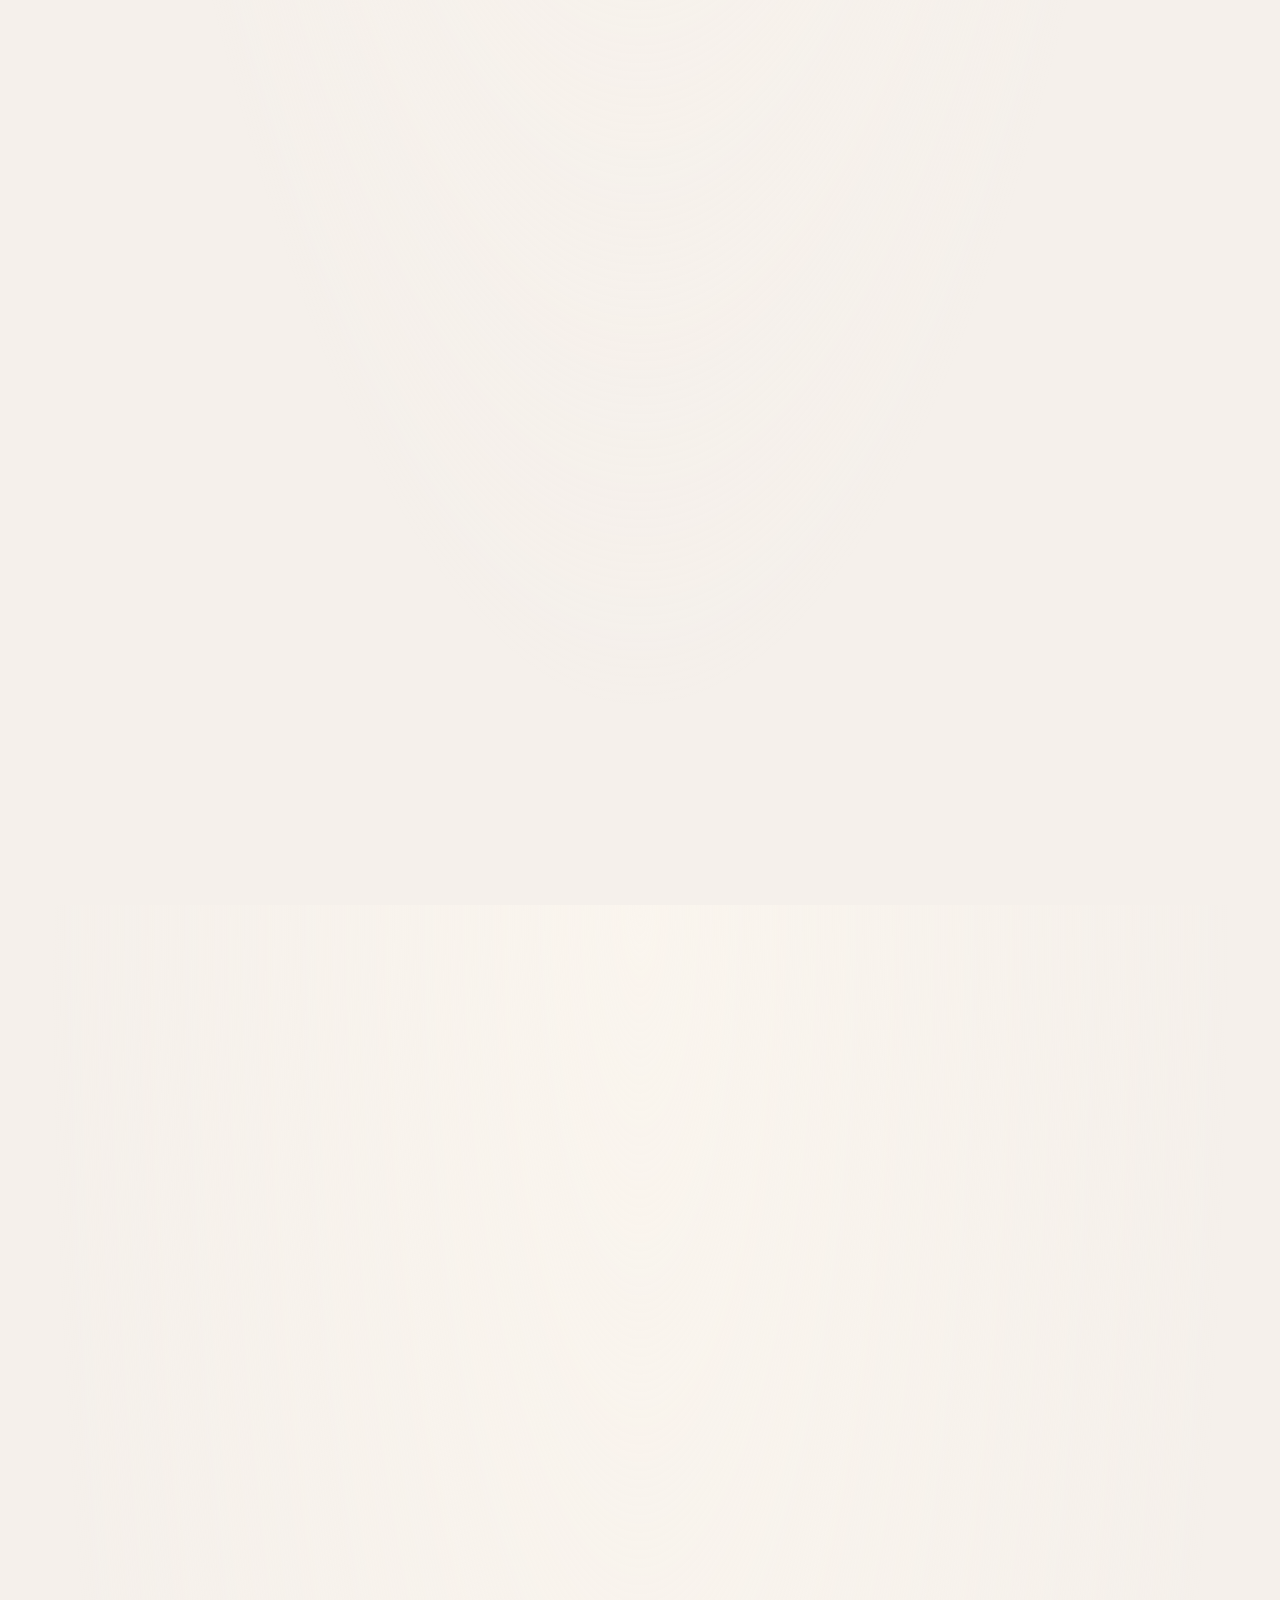
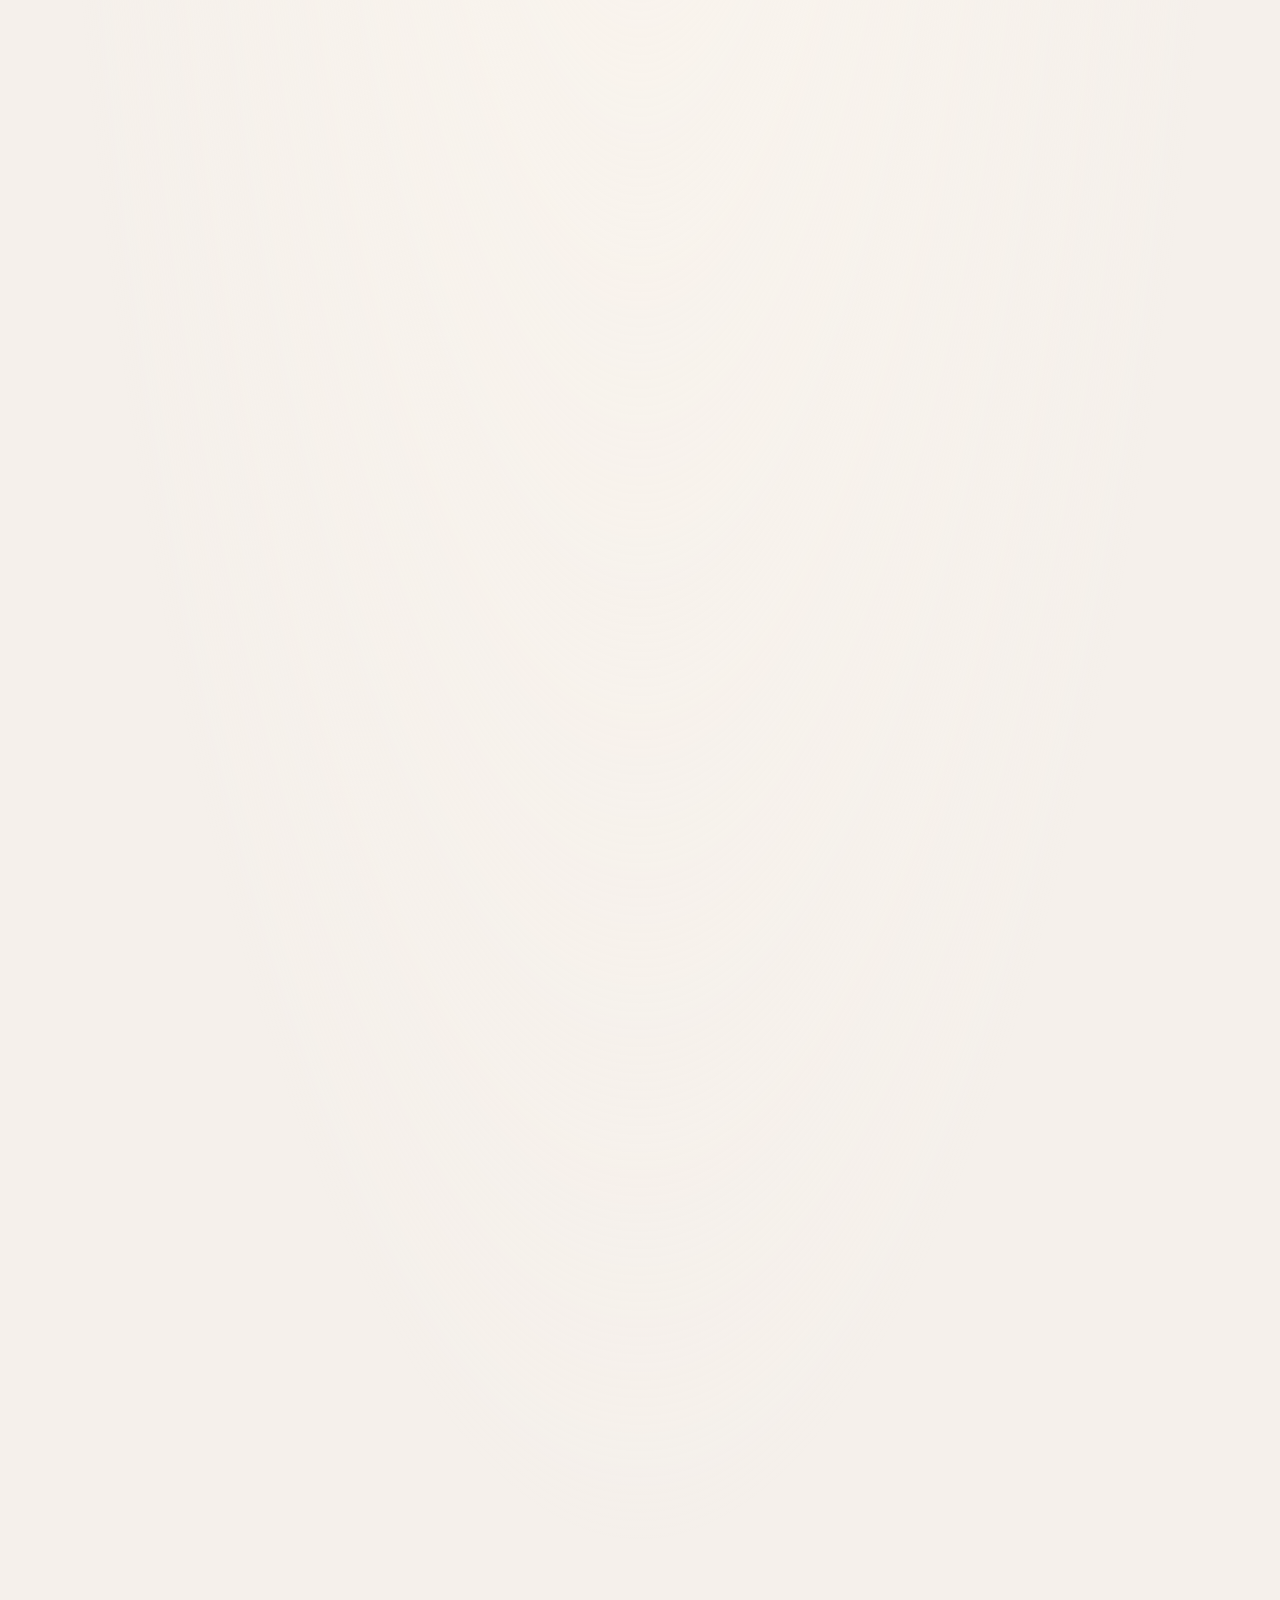
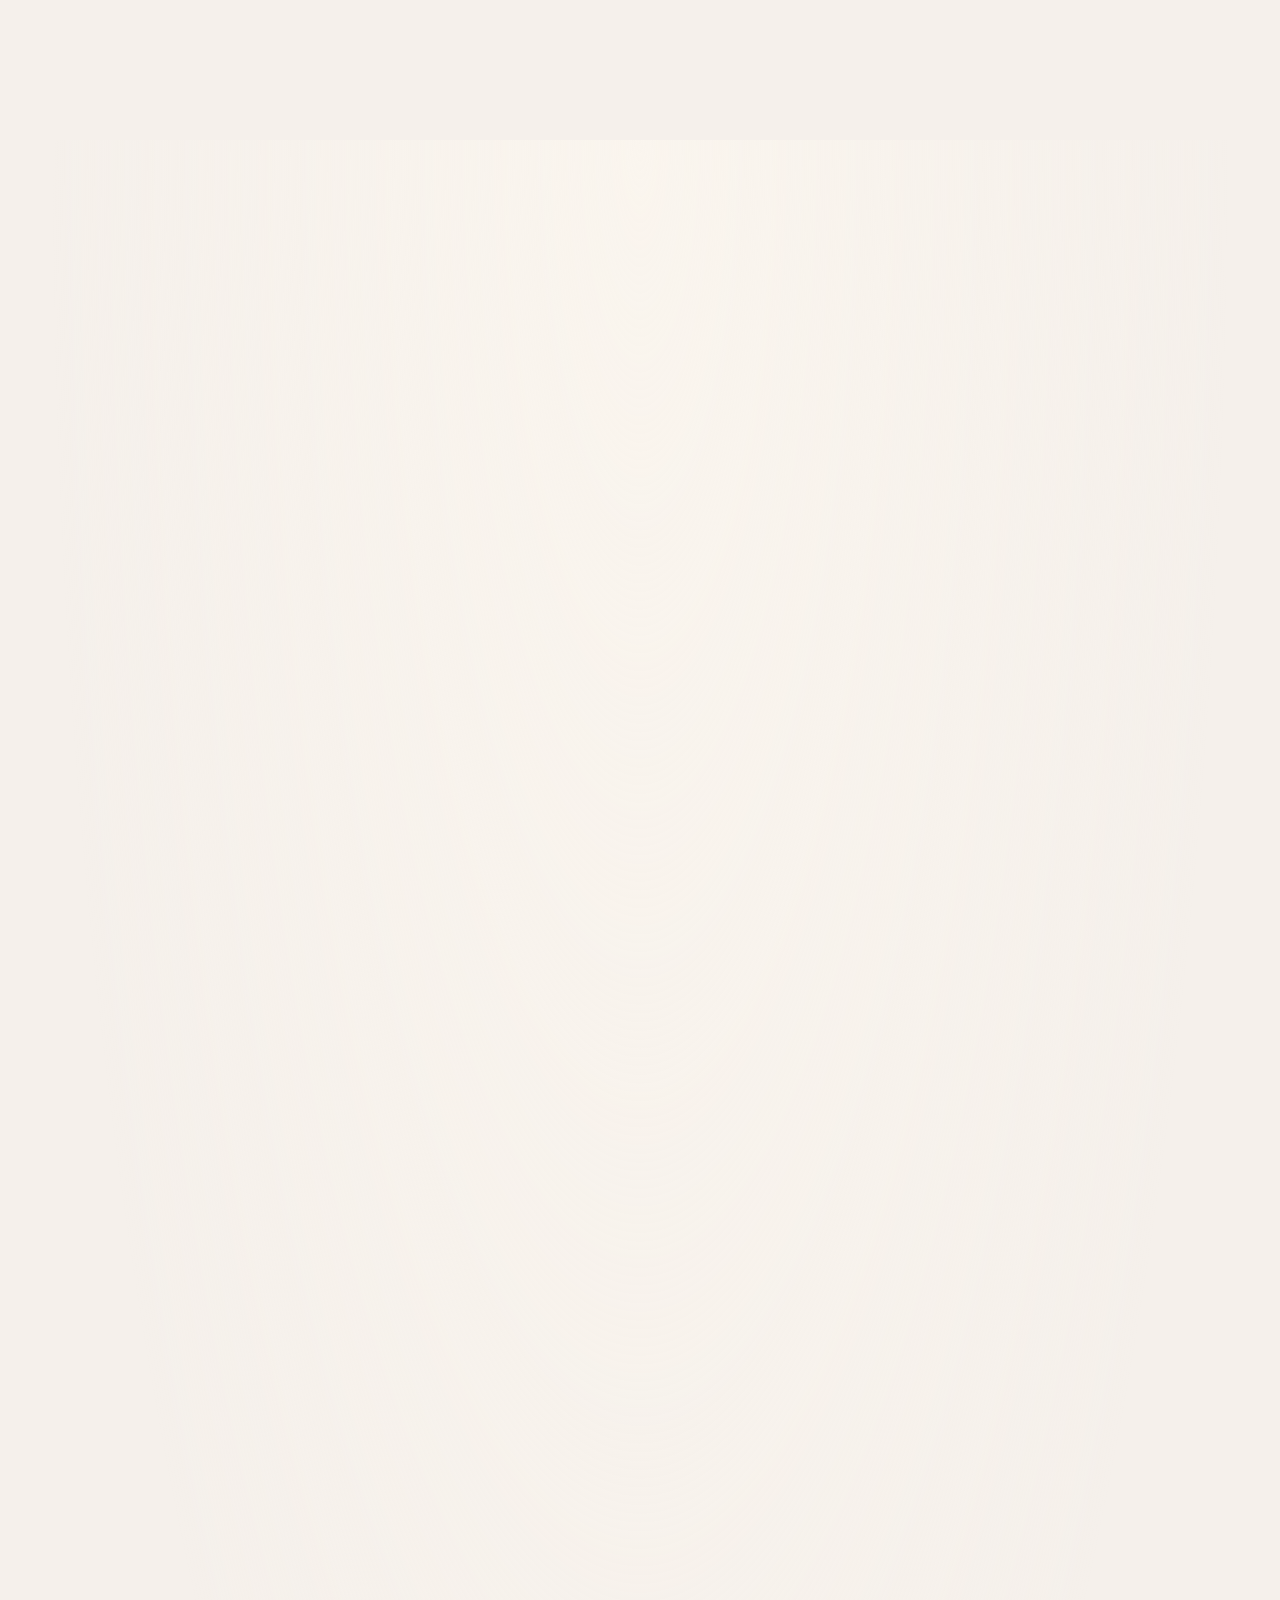
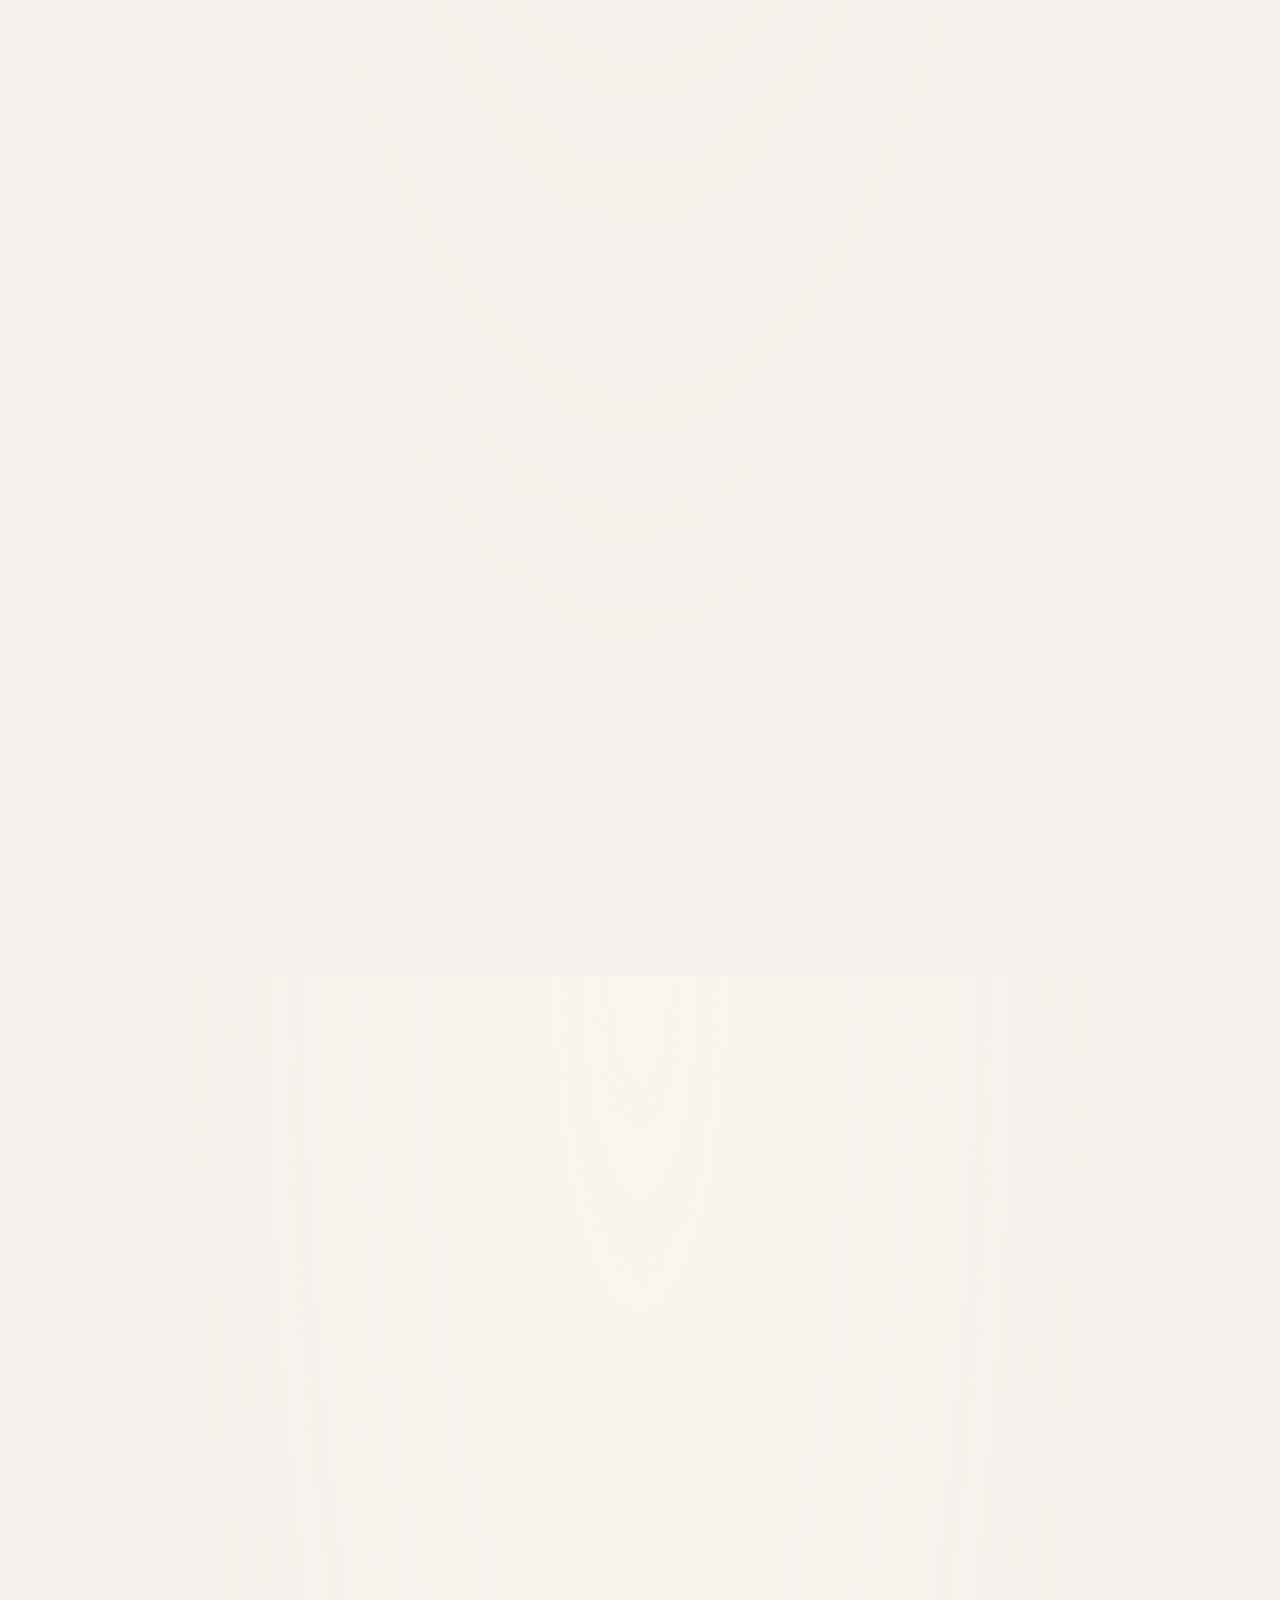
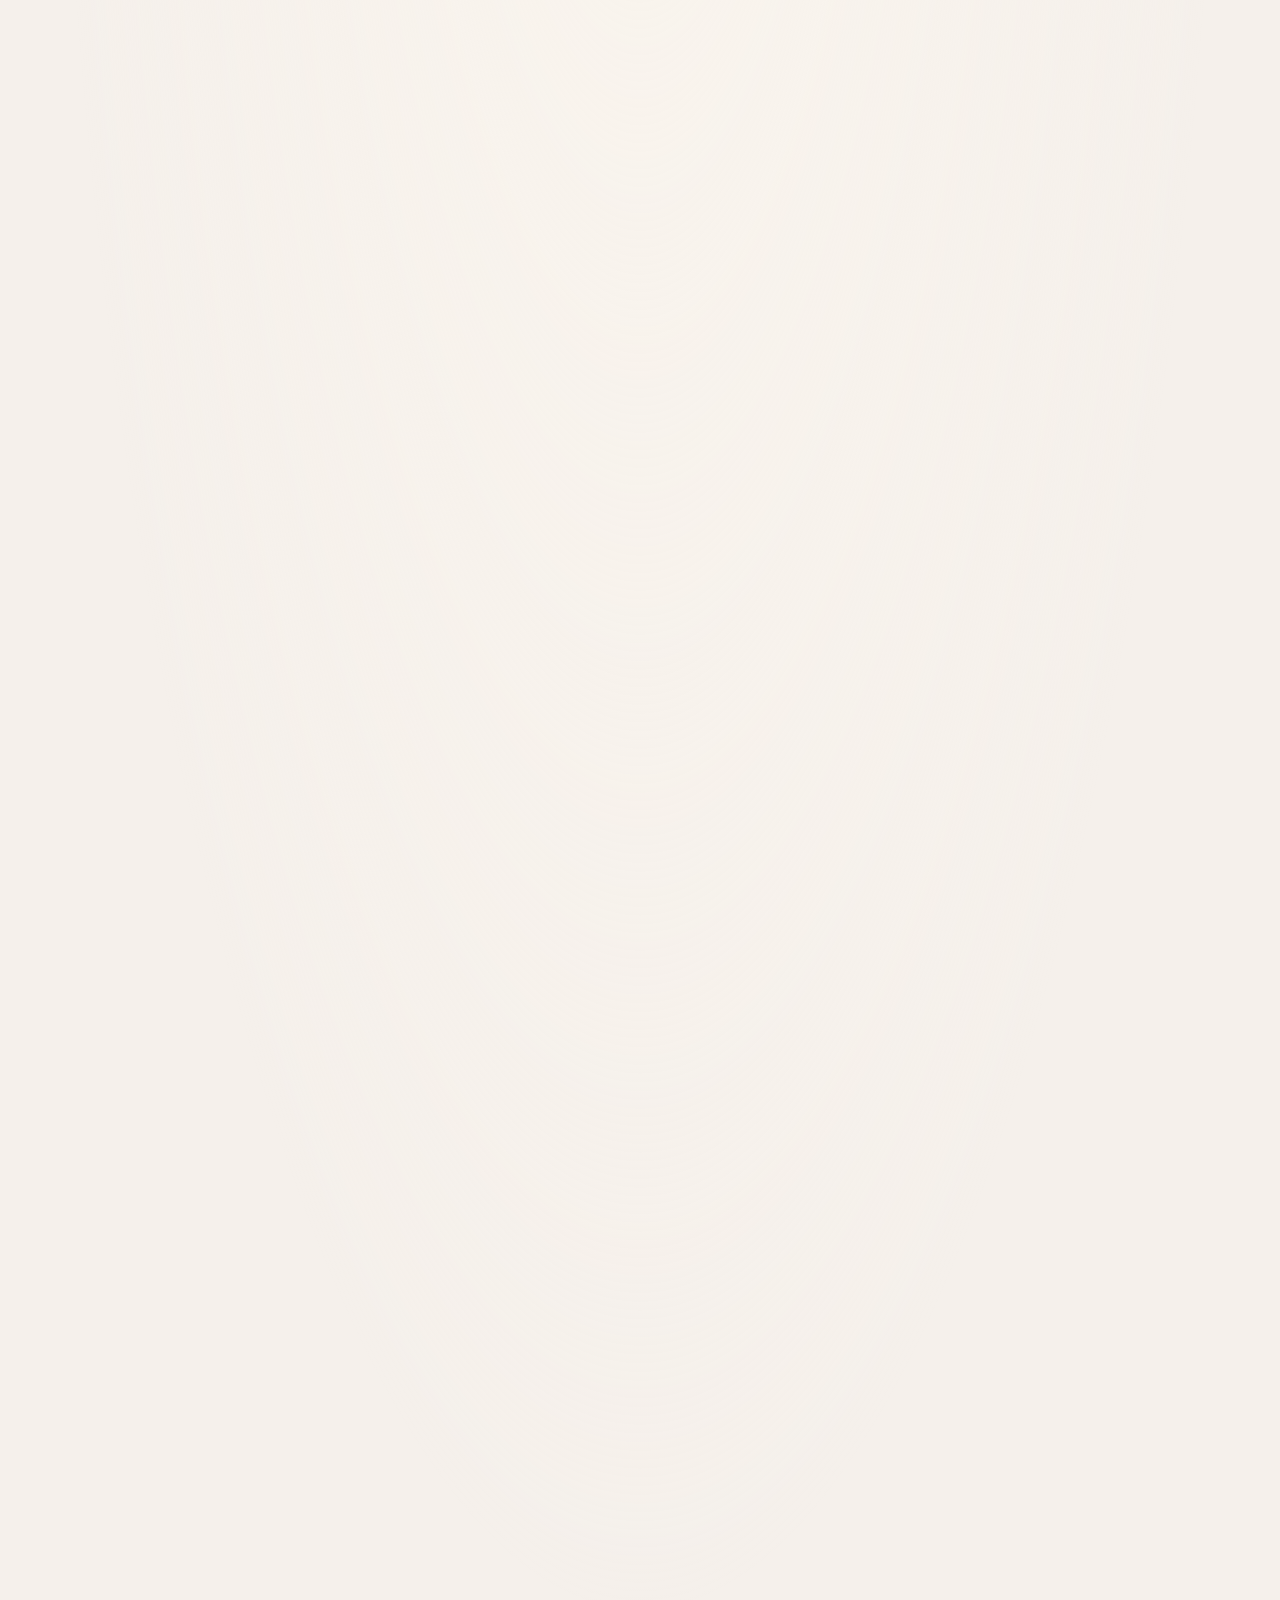
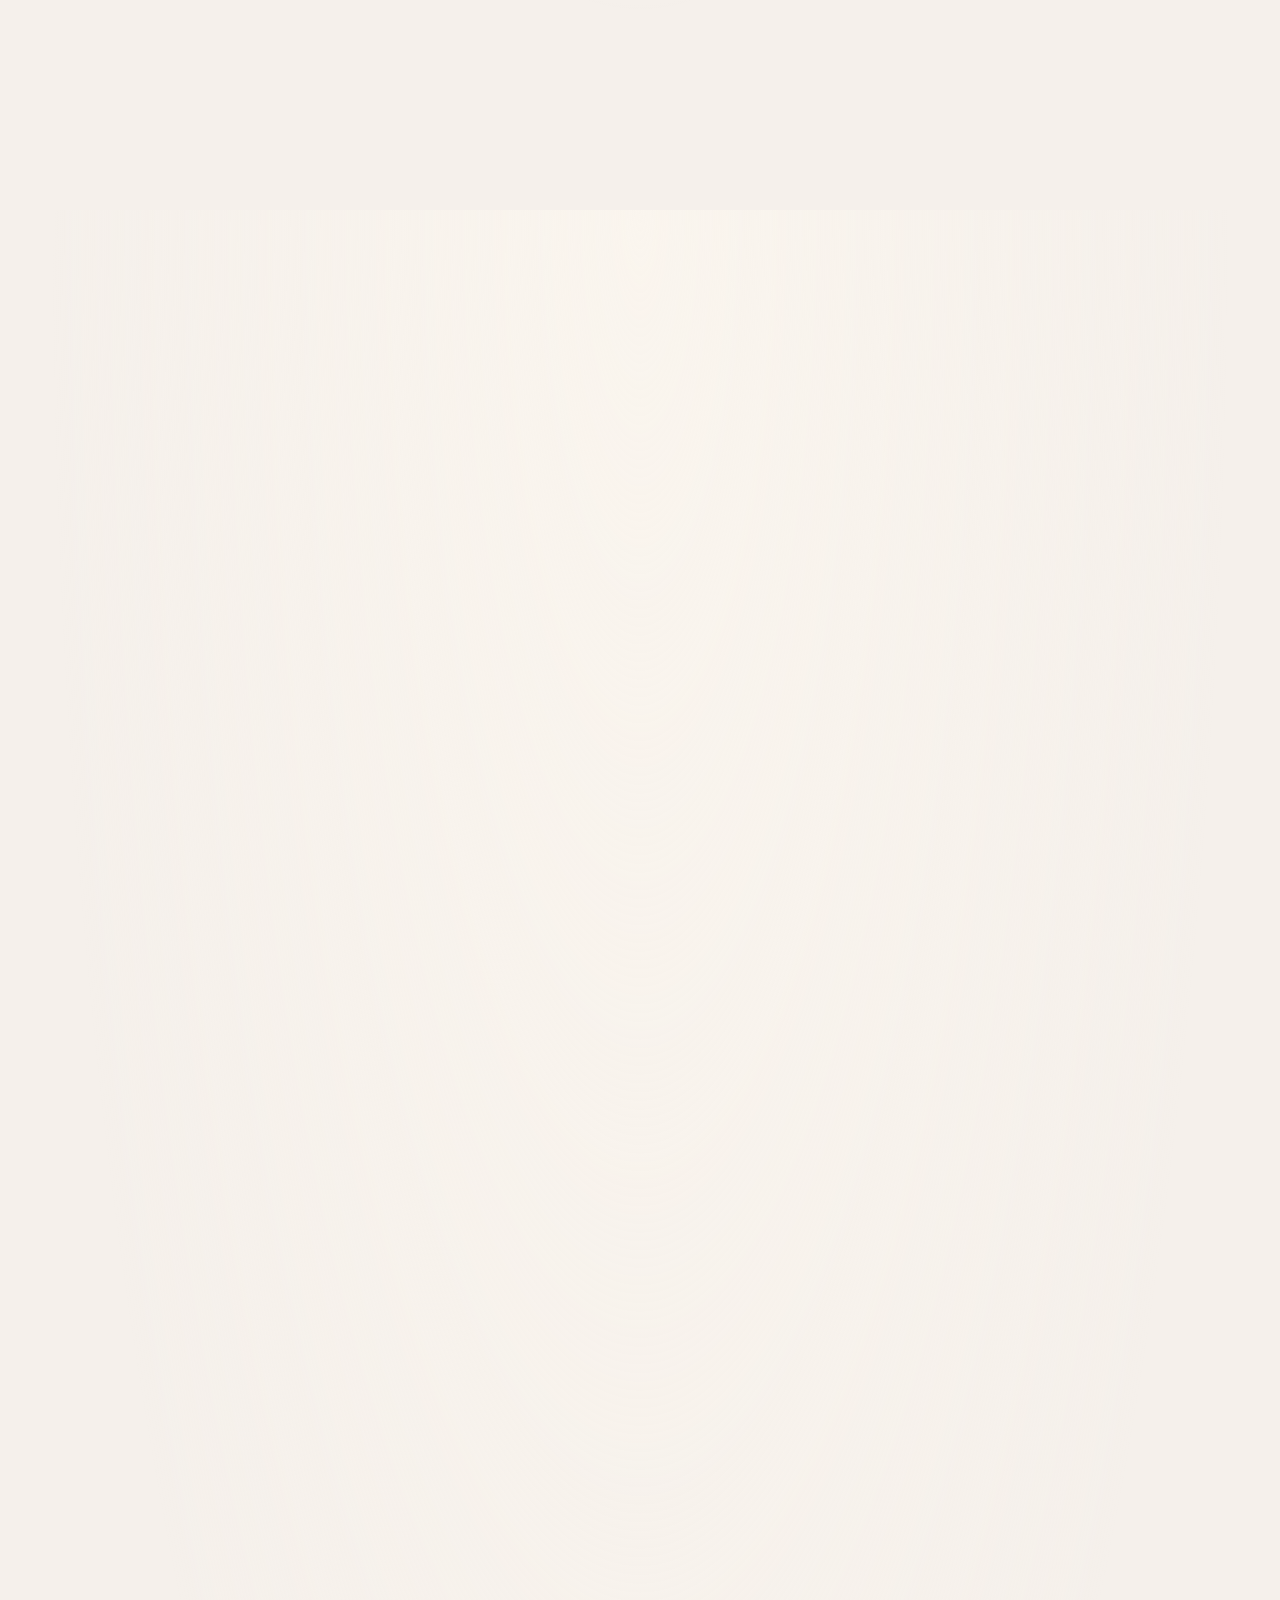
==== commit aad9a017: "Añadidas 122 obras reales de Pedro Lobato Hoyos a la galería, reemplazados placeholders de picsum" ====
--- a/Pedro Lobato Hoyos.html
+++ b/Pedro Lobato Hoyos.html
@@ -9,6 +9,7 @@
     <meta property="og:description" content="Artista autodidacta de Ubrique, Cádiz. Trayectoria desde 1980. Conoce la vida y obra de este pintor paisajista.">
     <meta property="og:type" content="website">
     <link rel="icon" type="image/svg+xml" href="favicon.svg">
+    <link rel="preload" as="image" href="imagen/lejania-1.jpg" fetchpriority="high">
     <link rel="preconnect" href="https://fonts.googleapis.com">
     <link rel="preconnect" href="https://fonts.gstatic.com" crossorigin>
     <link href="https://fonts.googleapis.com/css2?family=Playfair+Display:ital,wght@0,400;0,700;1,400&family=Lora:ital,wght@0,400;0,600;1,400&display=swap" rel="stylesheet">
@@ -16,12 +17,12 @@
 </head>
 <body>
 
-    <a href="#main-content" class="skip-link">Saltar al contenido principal</a>
+    <a href="#page-nav" class="skip-link">Saltar a la navegación</a>
 
     <header>
         <h1>Pedro Lobato Hoyos</h1>
         <p class="header-subtitle">Pintor paisajista de Ubrique</p>
-        <nav aria-label="Secciones de la página">
+        <nav id="page-nav" tabindex="-1" aria-label="Secciones de la página">
             <div class="tabs-buttons" role="tablist">
                 <button class="tab-button active" role="tab" aria-selected="true" aria-controls="about" id="tab-about" data-tab="about">Acerca de</button>
                 <button class="tab-button" role="tab" aria-selected="false" aria-controls="gallery" id="tab-gallery" data-tab="gallery">Galería</button>
@@ -84,18 +85,22 @@
 
                 <div class="timeline">
                     <div class="timeline-item">
+                        <div class="timeline-dot"></div>
                         <span class="timeline-year">1960</span>
                         <span class="timeline-label">Nacimiento en Ubrique</span>
                     </div>
                     <div class="timeline-item">
+                        <div class="timeline-dot"></div>
                         <span class="timeline-year">1980</span>
                         <span class="timeline-label">Primera exposición</span>
                     </div>
                     <div class="timeline-item">
+                        <div class="timeline-dot"></div>
                         <span class="timeline-year">1990</span>
                         <span class="timeline-label">Certámenes de pintura rápida</span>
                     </div>
                     <div class="timeline-item">
+                        <div class="timeline-dot"></div>
                         <span class="timeline-year">12+</span>
                         <span class="timeline-label">Ciudades donde expuso</span>
                     </div>
@@ -105,7 +110,862 @@
 
         <section class="tab-content" role="tabpanel" id="gallery" aria-labelledby="tab-gallery" aria-live="polite">
             <h2>Galería</h2>
-            <p class="placeholder-text">Próximamente — las obras de Pedro Lobato Hoyos.</p>
+
+            <div class="gallery-grid">
+                <figure class="gallery-card" data-lightbox>
+                    <img src="imagen/gallery/lobatohoyos_001.jpg" alt="Obra de Pedro Lobato Hoyos" loading="lazy" decoding="async">
+                    <div class="gallery-card-hover">
+                        <span class="gallery-card-zoom">Ampliar</span>
+                    </div>
+                </figure>
+
+                <figure class="gallery-card" data-lightbox>
+                    <img src="imagen/gallery/lobatohoyos_002.jpg" alt="Obra de Pedro Lobato Hoyos" loading="lazy" decoding="async">
+                    <div class="gallery-card-hover">
+                        <span class="gallery-card-zoom">Ampliar</span>
+                    </div>
+                </figure>
+
+                <figure class="gallery-card" data-lightbox>
+                    <img src="imagen/gallery/lobatohoyos_003.jpg" alt="Obra de Pedro Lobato Hoyos" loading="lazy" decoding="async">
+                    <div class="gallery-card-hover">
+                        <span class="gallery-card-zoom">Ampliar</span>
+                    </div>
+                </figure>
+
+                <figure class="gallery-card" data-lightbox>
+                    <img src="imagen/gallery/lobatohoyos_004.jpg" alt="Obra de Pedro Lobato Hoyos" loading="lazy" decoding="async">
+                    <div class="gallery-card-hover">
+                        <span class="gallery-card-zoom">Ampliar</span>
+                    </div>
+                </figure>
+
+                <figure class="gallery-card" data-lightbox>
+                    <img src="imagen/gallery/lobatohoyos_005.jpg" alt="Obra de Pedro Lobato Hoyos" loading="lazy" decoding="async">
+                    <div class="gallery-card-hover">
+                        <span class="gallery-card-zoom">Ampliar</span>
+                    </div>
+                </figure>
+
+                <figure class="gallery-card" data-lightbox>
+                    <img src="imagen/gallery/lobatohoyos_006.jpg" alt="Obra de Pedro Lobato Hoyos" loading="lazy" decoding="async">
+                    <div class="gallery-card-hover">
+                        <span class="gallery-card-zoom">Ampliar</span>
+                    </div>
+                </figure>
+
+                <figure class="gallery-card" data-lightbox>
+                    <img src="imagen/gallery/lobatohoyos_007.jpg" alt="Obra de Pedro Lobato Hoyos" loading="lazy" decoding="async">
+                    <div class="gallery-card-hover">
+                        <span class="gallery-card-zoom">Ampliar</span>
+                    </div>
+                </figure>
+
+                <figure class="gallery-card" data-lightbox>
+                    <img src="imagen/gallery/lobatohoyos_008.jpg" alt="Obra de Pedro Lobato Hoyos" loading="lazy" decoding="async">
+                    <div class="gallery-card-hover">
+                        <span class="gallery-card-zoom">Ampliar</span>
+                    </div>
+                </figure>
+
+                <figure class="gallery-card" data-lightbox>
+                    <img src="imagen/gallery/lobatohoyos_009.jpg" alt="Obra de Pedro Lobato Hoyos" loading="lazy" decoding="async">
+                    <div class="gallery-card-hover">
+                        <span class="gallery-card-zoom">Ampliar</span>
+                    </div>
+                </figure>
+
+                <figure class="gallery-card" data-lightbox>
+                    <img src="imagen/gallery/lobatohoyos_010.jpg" alt="Obra de Pedro Lobato Hoyos" loading="lazy" decoding="async">
+                    <div class="gallery-card-hover">
+                        <span class="gallery-card-zoom">Ampliar</span>
+                    </div>
+                </figure>
+
+                <figure class="gallery-card" data-lightbox>
+                    <img src="imagen/gallery/lobatohoyos_011.jpg" alt="Obra de Pedro Lobato Hoyos" loading="lazy" decoding="async">
+                    <div class="gallery-card-hover">
+                        <span class="gallery-card-zoom">Ampliar</span>
+                    </div>
+                </figure>
+
+                <figure class="gallery-card" data-lightbox>
+                    <img src="imagen/gallery/lobatohoyos_012.jpg" alt="Obra de Pedro Lobato Hoyos" loading="lazy" decoding="async">
+                    <div class="gallery-card-hover">
+                        <span class="gallery-card-zoom">Ampliar</span>
+                    </div>
+                </figure>
+
+                <figure class="gallery-card" data-lightbox>
+                    <img src="imagen/gallery/lobatohoyos_013.jpg" alt="Obra de Pedro Lobato Hoyos" loading="lazy" decoding="async">
+                    <div class="gallery-card-hover">
+                        <span class="gallery-card-zoom">Ampliar</span>
+                    </div>
+                </figure>
+
+                <figure class="gallery-card" data-lightbox>
+                    <img src="imagen/gallery/lobatohoyos_014.jpg" alt="Obra de Pedro Lobato Hoyos" loading="lazy" decoding="async">
+                    <div class="gallery-card-hover">
+                        <span class="gallery-card-zoom">Ampliar</span>
+                    </div>
+                </figure>
+
+                <figure class="gallery-card" data-lightbox>
+                    <img src="imagen/gallery/lobatohoyos_015.jpg" alt="Obra de Pedro Lobato Hoyos" loading="lazy" decoding="async">
+                    <div class="gallery-card-hover">
+                        <span class="gallery-card-zoom">Ampliar</span>
+                    </div>
+                </figure>
+
+                <figure class="gallery-card" data-lightbox>
+                    <img src="imagen/gallery/lobatohoyos_016.jpg" alt="Obra de Pedro Lobato Hoyos" loading="lazy" decoding="async">
+                    <div class="gallery-card-hover">
+                        <span class="gallery-card-zoom">Ampliar</span>
+                    </div>
+                </figure>
+
+                <figure class="gallery-card" data-lightbox>
+                    <img src="imagen/gallery/lobatohoyos_017.jpg" alt="Obra de Pedro Lobato Hoyos" loading="lazy" decoding="async">
+                    <div class="gallery-card-hover">
+                        <span class="gallery-card-zoom">Ampliar</span>
+                    </div>
+                </figure>
+
+                <figure class="gallery-card" data-lightbox>
+                    <img src="imagen/gallery/lobatohoyos_018.jpg" alt="Obra de Pedro Lobato Hoyos" loading="lazy" decoding="async">
+                    <div class="gallery-card-hover">
+                        <span class="gallery-card-zoom">Ampliar</span>
+                    </div>
+                </figure>
+
+                <figure class="gallery-card" data-lightbox>
+                    <img src="imagen/gallery/lobatohoyos_019.jpg" alt="Obra de Pedro Lobato Hoyos" loading="lazy" decoding="async">
+                    <div class="gallery-card-hover">
+                        <span class="gallery-card-zoom">Ampliar</span>
+                    </div>
+                </figure>
+
+                <figure class="gallery-card" data-lightbox>
+                    <img src="imagen/gallery/lobatohoyos_020.jpg" alt="Obra de Pedro Lobato Hoyos" loading="lazy" decoding="async">
+                    <div class="gallery-card-hover">
+                        <span class="gallery-card-zoom">Ampliar</span>
+                    </div>
+                </figure>
+
+                <figure class="gallery-card" data-lightbox>
+                    <img src="imagen/gallery/lobatohoyos_021.jpg" alt="Obra de Pedro Lobato Hoyos" loading="lazy" decoding="async">
+                    <div class="gallery-card-hover">
+                        <span class="gallery-card-zoom">Ampliar</span>
+                    </div>
+                </figure>
+
+                <figure class="gallery-card" data-lightbox>
+                    <img src="imagen/gallery/lobatohoyos_022.jpg" alt="Obra de Pedro Lobato Hoyos" loading="lazy" decoding="async">
+                    <div class="gallery-card-hover">
+                        <span class="gallery-card-zoom">Ampliar</span>
+                    </div>
+                </figure>
+
+                <figure class="gallery-card" data-lightbox>
+                    <img src="imagen/gallery/lobatohoyos_023.jpg" alt="Obra de Pedro Lobato Hoyos" loading="lazy" decoding="async">
+                    <div class="gallery-card-hover">
+                        <span class="gallery-card-zoom">Ampliar</span>
+                    </div>
+                </figure>
+
+                <figure class="gallery-card" data-lightbox>
+                    <img src="imagen/gallery/lobatohoyos_024.jpg" alt="Obra de Pedro Lobato Hoyos" loading="lazy" decoding="async">
+                    <div class="gallery-card-hover">
+                        <span class="gallery-card-zoom">Ampliar</span>
+                    </div>
+                </figure>
+
+                <figure class="gallery-card" data-lightbox>
+                    <img src="imagen/gallery/lobatohoyos_025.jpg" alt="Obra de Pedro Lobato Hoyos" loading="lazy" decoding="async">
+                    <div class="gallery-card-hover">
+                        <span class="gallery-card-zoom">Ampliar</span>
+                    </div>
+                </figure>
+
+                <figure class="gallery-card" data-lightbox>
+                    <img src="imagen/gallery/lobatohoyos_026.jpg" alt="Obra de Pedro Lobato Hoyos" loading="lazy" decoding="async">
+                    <div class="gallery-card-hover">
+                        <span class="gallery-card-zoom">Ampliar</span>
+                    </div>
+                </figure>
+
+                <figure class="gallery-card" data-lightbox>
+                    <img src="imagen/gallery/lobatohoyos_027.jpg" alt="Obra de Pedro Lobato Hoyos" loading="lazy" decoding="async">
+                    <div class="gallery-card-hover">
+                        <span class="gallery-card-zoom">Ampliar</span>
+                    </div>
+                </figure>
+
+                <figure class="gallery-card" data-lightbox>
+                    <img src="imagen/gallery/lobatohoyos_028.jpg" alt="Obra de Pedro Lobato Hoyos" loading="lazy" decoding="async">
+                    <div class="gallery-card-hover">
+                        <span class="gallery-card-zoom">Ampliar</span>
+                    </div>
+                </figure>
+
+                <figure class="gallery-card" data-lightbox>
+                    <img src="imagen/gallery/lobatohoyos_029.jpg" alt="Obra de Pedro Lobato Hoyos" loading="lazy" decoding="async">
+                    <div class="gallery-card-hover">
+                        <span class="gallery-card-zoom">Ampliar</span>
+                    </div>
+                </figure>
+
+                <figure class="gallery-card" data-lightbox>
+                    <img src="imagen/gallery/lobatohoyos_030.jpg" alt="Obra de Pedro Lobato Hoyos" loading="lazy" decoding="async">
+                    <div class="gallery-card-hover">
+                        <span class="gallery-card-zoom">Ampliar</span>
+                    </div>
+                </figure>
+
+                <figure class="gallery-card" data-lightbox>
+                    <img src="imagen/gallery/lobatohoyos_031.jpg" alt="Obra de Pedro Lobato Hoyos" loading="lazy" decoding="async">
+                    <div class="gallery-card-hover">
+                        <span class="gallery-card-zoom">Ampliar</span>
+                    </div>
+                </figure>
+
+                <figure class="gallery-card" data-lightbox>
+                    <img src="imagen/gallery/lobatohoyos_032.jpg" alt="Obra de Pedro Lobato Hoyos" loading="lazy" decoding="async">
+                    <div class="gallery-card-hover">
+                        <span class="gallery-card-zoom">Ampliar</span>
+                    </div>
+                </figure>
+
+                <figure class="gallery-card" data-lightbox>
+                    <img src="imagen/gallery/lobatohoyos_033.jpg" alt="Obra de Pedro Lobato Hoyos" loading="lazy" decoding="async">
+                    <div class="gallery-card-hover">
+                        <span class="gallery-card-zoom">Ampliar</span>
+                    </div>
+                </figure>
+
+                <figure class="gallery-card" data-lightbox>
+                    <img src="imagen/gallery/lobatohoyos_034.jpg" alt="Obra de Pedro Lobato Hoyos" loading="lazy" decoding="async">
+                    <div class="gallery-card-hover">
+                        <span class="gallery-card-zoom">Ampliar</span>
+                    </div>
+                </figure>
+
+                <figure class="gallery-card" data-lightbox>
+                    <img src="imagen/gallery/lobatohoyos_035.jpg" alt="Obra de Pedro Lobato Hoyos" loading="lazy" decoding="async">
+                    <div class="gallery-card-hover">
+                        <span class="gallery-card-zoom">Ampliar</span>
+                    </div>
+                </figure>
+
+                <figure class="gallery-card" data-lightbox>
+                    <img src="imagen/gallery/lobatohoyos_036.jpg" alt="Obra de Pedro Lobato Hoyos" loading="lazy" decoding="async">
+                    <div class="gallery-card-hover">
+                        <span class="gallery-card-zoom">Ampliar</span>
+                    </div>
+                </figure>
+
+                <figure class="gallery-card" data-lightbox>
+                    <img src="imagen/gallery/lobatohoyos_037.jpg" alt="Obra de Pedro Lobato Hoyos" loading="lazy" decoding="async">
+                    <div class="gallery-card-hover">
+                        <span class="gallery-card-zoom">Ampliar</span>
+                    </div>
+                </figure>
+
+                <figure class="gallery-card" data-lightbox>
+                    <img src="imagen/gallery/lobatohoyos_038.jpg" alt="Obra de Pedro Lobato Hoyos" loading="lazy" decoding="async">
+                    <div class="gallery-card-hover">
+                        <span class="gallery-card-zoom">Ampliar</span>
+                    </div>
+                </figure>
+
+                <figure class="gallery-card" data-lightbox>
+                    <img src="imagen/gallery/lobatohoyos_039.jpg" alt="Obra de Pedro Lobato Hoyos" loading="lazy" decoding="async">
+                    <div class="gallery-card-hover">
+                        <span class="gallery-card-zoom">Ampliar</span>
+                    </div>
+                </figure>
+
+                <figure class="gallery-card" data-lightbox>
+                    <img src="imagen/gallery/lobatohoyos_040.jpg" alt="Obra de Pedro Lobato Hoyos" loading="lazy" decoding="async">
+                    <div class="gallery-card-hover">
+                        <span class="gallery-card-zoom">Ampliar</span>
+                    </div>
+                </figure>
+
+                <figure class="gallery-card" data-lightbox>
+                    <img src="imagen/gallery/lobatohoyos_041.jpg" alt="Obra de Pedro Lobato Hoyos" loading="lazy" decoding="async">
+                    <div class="gallery-card-hover">
+                        <span class="gallery-card-zoom">Ampliar</span>
+                    </div>
+                </figure>
+
+                <figure class="gallery-card" data-lightbox>
+                    <img src="imagen/gallery/lobatohoyos_042.jpg" alt="Obra de Pedro Lobato Hoyos" loading="lazy" decoding="async">
+                    <div class="gallery-card-hover">
+                        <span class="gallery-card-zoom">Ampliar</span>
+                    </div>
+                </figure>
+
+                <figure class="gallery-card" data-lightbox>
+                    <img src="imagen/gallery/lobatohoyos_043.jpg" alt="Obra de Pedro Lobato Hoyos" loading="lazy" decoding="async">
+                    <div class="gallery-card-hover">
+                        <span class="gallery-card-zoom">Ampliar</span>
+                    </div>
+                </figure>
+
+                <figure class="gallery-card" data-lightbox>
+                    <img src="imagen/gallery/lobatohoyos_044.jpg" alt="Obra de Pedro Lobato Hoyos" loading="lazy" decoding="async">
+                    <div class="gallery-card-hover">
+                        <span class="gallery-card-zoom">Ampliar</span>
+                    </div>
+                </figure>
+
+                <figure class="gallery-card" data-lightbox>
+                    <img src="imagen/gallery/lobatohoyos_045.jpg" alt="Obra de Pedro Lobato Hoyos" loading="lazy" decoding="async">
+                    <div class="gallery-card-hover">
+                        <span class="gallery-card-zoom">Ampliar</span>
+                    </div>
+                </figure>
+
+                <figure class="gallery-card" data-lightbox>
+                    <img src="imagen/gallery/lobatohoyos_046.jpg" alt="Obra de Pedro Lobato Hoyos" loading="lazy" decoding="async">
+                    <div class="gallery-card-hover">
+                        <span class="gallery-card-zoom">Ampliar</span>
+                    </div>
+                </figure>
+
+                <figure class="gallery-card" data-lightbox>
+                    <img src="imagen/gallery/lobatohoyos_047.jpg" alt="Obra de Pedro Lobato Hoyos" loading="lazy" decoding="async">
+                    <div class="gallery-card-hover">
+                        <span class="gallery-card-zoom">Ampliar</span>
+                    </div>
+                </figure>
+
+                <figure class="gallery-card" data-lightbox>
+                    <img src="imagen/gallery/lobatohoyos_048.jpg" alt="Obra de Pedro Lobato Hoyos" loading="lazy" decoding="async">
+                    <div class="gallery-card-hover">
+                        <span class="gallery-card-zoom">Ampliar</span>
+                    </div>
+                </figure>
+
+                <figure class="gallery-card" data-lightbox>
+                    <img src="imagen/gallery/lobatohoyos_049.jpg" alt="Obra de Pedro Lobato Hoyos" loading="lazy" decoding="async">
+                    <div class="gallery-card-hover">
+                        <span class="gallery-card-zoom">Ampliar</span>
+                    </div>
+                </figure>
+
+                <figure class="gallery-card" data-lightbox>
+                    <img src="imagen/gallery/lobatohoyos_050.jpg" alt="Obra de Pedro Lobato Hoyos" loading="lazy" decoding="async">
+                    <div class="gallery-card-hover">
+                        <span class="gallery-card-zoom">Ampliar</span>
+                    </div>
+                </figure>
+
+                <figure class="gallery-card" data-lightbox>
+                    <img src="imagen/gallery/lobatohoyos_051.jpg" alt="Obra de Pedro Lobato Hoyos" loading="lazy" decoding="async">
+                    <div class="gallery-card-hover">
+                        <span class="gallery-card-zoom">Ampliar</span>
+                    </div>
+                </figure>
+
+                <figure class="gallery-card" data-lightbox>
+                    <img src="imagen/gallery/lobatohoyos_052.jpg" alt="Obra de Pedro Lobato Hoyos" loading="lazy" decoding="async">
+                    <div class="gallery-card-hover">
+                        <span class="gallery-card-zoom">Ampliar</span>
+                    </div>
+                </figure>
+
+                <figure class="gallery-card" data-lightbox>
+                    <img src="imagen/gallery/lobatohoyos_053.jpg" alt="Obra de Pedro Lobato Hoyos" loading="lazy" decoding="async">
+                    <div class="gallery-card-hover">
+                        <span class="gallery-card-zoom">Ampliar</span>
+                    </div>
+                </figure>
+
+                <figure class="gallery-card" data-lightbox>
+                    <img src="imagen/gallery/lobatohoyos_054.jpg" alt="Obra de Pedro Lobato Hoyos" loading="lazy" decoding="async">
+                    <div class="gallery-card-hover">
+                        <span class="gallery-card-zoom">Ampliar</span>
+                    </div>
+                </figure>
+
+                <figure class="gallery-card" data-lightbox>
+                    <img src="imagen/gallery/lobatohoyos_055.jpg" alt="Obra de Pedro Lobato Hoyos" loading="lazy" decoding="async">
+                    <div class="gallery-card-hover">
+                        <span class="gallery-card-zoom">Ampliar</span>
+                    </div>
+                </figure>
+
+                <figure class="gallery-card" data-lightbox>
+                    <img src="imagen/gallery/lobatohoyos_056.jpg" alt="Obra de Pedro Lobato Hoyos" loading="lazy" decoding="async">
+                    <div class="gallery-card-hover">
+                        <span class="gallery-card-zoom">Ampliar</span>
+                    </div>
+                </figure>
+
+                <figure class="gallery-card" data-lightbox>
+                    <img src="imagen/gallery/lobatohoyos_057.jpg" alt="Obra de Pedro Lobato Hoyos" loading="lazy" decoding="async">
+                    <div class="gallery-card-hover">
+                        <span class="gallery-card-zoom">Ampliar</span>
+                    </div>
+                </figure>
+
+                <figure class="gallery-card" data-lightbox>
+                    <img src="imagen/gallery/lobatohoyos_058.jpg" alt="Obra de Pedro Lobato Hoyos" loading="lazy" decoding="async">
+                    <div class="gallery-card-hover">
+                        <span class="gallery-card-zoom">Ampliar</span>
+                    </div>
+                </figure>
+
+                <figure class="gallery-card" data-lightbox>
+                    <img src="imagen/gallery/lobatohoyos_059.jpg" alt="Obra de Pedro Lobato Hoyos" loading="lazy" decoding="async">
+                    <div class="gallery-card-hover">
+                        <span class="gallery-card-zoom">Ampliar</span>
+                    </div>
+                </figure>
+
+                <figure class="gallery-card" data-lightbox>
+                    <img src="imagen/gallery/lobatohoyos_060.jpg" alt="Obra de Pedro Lobato Hoyos" loading="lazy" decoding="async">
+                    <div class="gallery-card-hover">
+                        <span class="gallery-card-zoom">Ampliar</span>
+                    </div>
+                </figure>
+
+                <figure class="gallery-card" data-lightbox>
+                    <img src="imagen/gallery/lobatohoyos_061.jpg" alt="Obra de Pedro Lobato Hoyos" loading="lazy" decoding="async">
+                    <div class="gallery-card-hover">
+                        <span class="gallery-card-zoom">Ampliar</span>
+                    </div>
+                </figure>
+
+                <figure class="gallery-card" data-lightbox>
+                    <img src="imagen/gallery/lobatohoyos_062.jpg" alt="Obra de Pedro Lobato Hoyos" loading="lazy" decoding="async">
+                    <div class="gallery-card-hover">
+                        <span class="gallery-card-zoom">Ampliar</span>
+                    </div>
+                </figure>
+
+                <figure class="gallery-card" data-lightbox>
+                    <img src="imagen/gallery/lobatohoyos_063.jpg" alt="Obra de Pedro Lobato Hoyos" loading="lazy" decoding="async">
+                    <div class="gallery-card-hover">
+                        <span class="gallery-card-zoom">Ampliar</span>
+                    </div>
+                </figure>
+
+                <figure class="gallery-card" data-lightbox>
+                    <img src="imagen/gallery/lobatohoyos_064.jpg" alt="Obra de Pedro Lobato Hoyos" loading="lazy" decoding="async">
+                    <div class="gallery-card-hover">
+                        <span class="gallery-card-zoom">Ampliar</span>
+                    </div>
+                </figure>
+
+                <figure class="gallery-card" data-lightbox>
+                    <img src="imagen/gallery/lobatohoyos_065.jpg" alt="Obra de Pedro Lobato Hoyos" loading="lazy" decoding="async">
+                    <div class="gallery-card-hover">
+                        <span class="gallery-card-zoom">Ampliar</span>
+                    </div>
+                </figure>
+
+                <figure class="gallery-card" data-lightbox>
+                    <img src="imagen/gallery/lobatohoyos_066.jpg" alt="Obra de Pedro Lobato Hoyos" loading="lazy" decoding="async">
+                    <div class="gallery-card-hover">
+                        <span class="gallery-card-zoom">Ampliar</span>
+                    </div>
+                </figure>
+
+                <figure class="gallery-card" data-lightbox>
+                    <img src="imagen/gallery/lobatohoyos_067.jpg" alt="Obra de Pedro Lobato Hoyos" loading="lazy" decoding="async">
+                    <div class="gallery-card-hover">
+                        <span class="gallery-card-zoom">Ampliar</span>
+                    </div>
+                </figure>
+
+                <figure class="gallery-card" data-lightbox>
+                    <img src="imagen/gallery/lobatohoyos_068.jpg" alt="Obra de Pedro Lobato Hoyos" loading="lazy" decoding="async">
+                    <div class="gallery-card-hover">
+                        <span class="gallery-card-zoom">Ampliar</span>
+                    </div>
+                </figure>
+
+                <figure class="gallery-card" data-lightbox>
+                    <img src="imagen/gallery/lobatohoyos_069.jpg" alt="Obra de Pedro Lobato Hoyos" loading="lazy" decoding="async">
+                    <div class="gallery-card-hover">
+                        <span class="gallery-card-zoom">Ampliar</span>
+                    </div>
+                </figure>
+
+                <figure class="gallery-card" data-lightbox>
+                    <img src="imagen/gallery/lobatohoyos_070.jpg" alt="Obra de Pedro Lobato Hoyos" loading="lazy" decoding="async">
+                    <div class="gallery-card-hover">
+                        <span class="gallery-card-zoom">Ampliar</span>
+                    </div>
+                </figure>
+
+                <figure class="gallery-card" data-lightbox>
+                    <img src="imagen/gallery/lobatohoyos_071.jpg" alt="Obra de Pedro Lobato Hoyos" loading="lazy" decoding="async">
+                    <div class="gallery-card-hover">
+                        <span class="gallery-card-zoom">Ampliar</span>
+                    </div>
+                </figure>
+
+                <figure class="gallery-card" data-lightbox>
+                    <img src="imagen/gallery/lobatohoyos_072.jpg" alt="Obra de Pedro Lobato Hoyos" loading="lazy" decoding="async">
+                    <div class="gallery-card-hover">
+                        <span class="gallery-card-zoom">Ampliar</span>
+                    </div>
+                </figure>
+
+                <figure class="gallery-card" data-lightbox>
+                    <img src="imagen/gallery/lobatohoyos_073.jpg" alt="Obra de Pedro Lobato Hoyos" loading="lazy" decoding="async">
+                    <div class="gallery-card-hover">
+                        <span class="gallery-card-zoom">Ampliar</span>
+                    </div>
+                </figure>
+
+                <figure class="gallery-card" data-lightbox>
+                    <img src="imagen/gallery/lobatohoyos_074.jpg" alt="Obra de Pedro Lobato Hoyos" loading="lazy" decoding="async">
+                    <div class="gallery-card-hover">
+                        <span class="gallery-card-zoom">Ampliar</span>
+                    </div>
+                </figure>
+
+                <figure class="gallery-card" data-lightbox>
+                    <img src="imagen/gallery/lobatohoyos_075.jpg" alt="Obra de Pedro Lobato Hoyos" loading="lazy" decoding="async">
+                    <div class="gallery-card-hover">
+                        <span class="gallery-card-zoom">Ampliar</span>
+                    </div>
+                </figure>
+
+                <figure class="gallery-card" data-lightbox>
+                    <img src="imagen/gallery/lobatohoyos_076.jpg" alt="Obra de Pedro Lobato Hoyos" loading="lazy" decoding="async">
+                    <div class="gallery-card-hover">
+                        <span class="gallery-card-zoom">Ampliar</span>
+                    </div>
+                </figure>
+
+                <figure class="gallery-card" data-lightbox>
+                    <img src="imagen/gallery/lobatohoyos_077.jpg" alt="Obra de Pedro Lobato Hoyos" loading="lazy" decoding="async">
+                    <div class="gallery-card-hover">
+                        <span class="gallery-card-zoom">Ampliar</span>
+                    </div>
+                </figure>
+
+                <figure class="gallery-card" data-lightbox>
+                    <img src="imagen/gallery/lobatohoyos_078.jpg" alt="Obra de Pedro Lobato Hoyos" loading="lazy" decoding="async">
+                    <div class="gallery-card-hover">
+                        <span class="gallery-card-zoom">Ampliar</span>
+                    </div>
+                </figure>
+
+                <figure class="gallery-card" data-lightbox>
+                    <img src="imagen/gallery/lobatohoyos_079.jpg" alt="Obra de Pedro Lobato Hoyos" loading="lazy" decoding="async">
+                    <div class="gallery-card-hover">
+                        <span class="gallery-card-zoom">Ampliar</span>
+                    </div>
+                </figure>
+
+                <figure class="gallery-card" data-lightbox>
+                    <img src="imagen/gallery/lobatohoyos_081.jpg" alt="Obra de Pedro Lobato Hoyos" loading="lazy" decoding="async">
+                    <div class="gallery-card-hover">
+                        <span class="gallery-card-zoom">Ampliar</span>
+                    </div>
+                </figure>
+
+                <figure class="gallery-card" data-lightbox>
+                    <img src="imagen/gallery/lobatohoyos_082.jpg" alt="Obra de Pedro Lobato Hoyos" loading="lazy" decoding="async">
+                    <div class="gallery-card-hover">
+                        <span class="gallery-card-zoom">Ampliar</span>
+                    </div>
+                </figure>
+
+                <figure class="gallery-card" data-lightbox>
+                    <img src="imagen/gallery/lobatohoyos_083.jpg" alt="Obra de Pedro Lobato Hoyos" loading="lazy" decoding="async">
+                    <div class="gallery-card-hover">
+                        <span class="gallery-card-zoom">Ampliar</span>
+                    </div>
+                </figure>
+
+                <figure class="gallery-card" data-lightbox>
+                    <img src="imagen/gallery/lobatohoyos_084.jpg" alt="Obra de Pedro Lobato Hoyos" loading="lazy" decoding="async">
+                    <div class="gallery-card-hover">
+                        <span class="gallery-card-zoom">Ampliar</span>
+                    </div>
+                </figure>
+
+                <figure class="gallery-card" data-lightbox>
+                    <img src="imagen/gallery/lobatohoyos_085.jpg" alt="Obra de Pedro Lobato Hoyos" loading="lazy" decoding="async">
+                    <div class="gallery-card-hover">
+                        <span class="gallery-card-zoom">Ampliar</span>
+                    </div>
+                </figure>
+
+                <figure class="gallery-card" data-lightbox>
+                    <img src="imagen/gallery/lobatohoyos_086.jpg" alt="Obra de Pedro Lobato Hoyos" loading="lazy" decoding="async">
+                    <div class="gallery-card-hover">
+                        <span class="gallery-card-zoom">Ampliar</span>
+                    </div>
+                </figure>
+
+                <figure class="gallery-card" data-lightbox>
+                    <img src="imagen/gallery/lobatohoyos_087.jpg" alt="Obra de Pedro Lobato Hoyos" loading="lazy" decoding="async">
+                    <div class="gallery-card-hover">
+                        <span class="gallery-card-zoom">Ampliar</span>
+                    </div>
+                </figure>
+
+                <figure class="gallery-card" data-lightbox>
+                    <img src="imagen/gallery/lobatohoyos_088.jpg" alt="Obra de Pedro Lobato Hoyos" loading="lazy" decoding="async">
+                    <div class="gallery-card-hover">
+                        <span class="gallery-card-zoom">Ampliar</span>
+                    </div>
+                </figure>
+
+                <figure class="gallery-card" data-lightbox>
+                    <img src="imagen/gallery/lobatohoyos_089.jpg" alt="Obra de Pedro Lobato Hoyos" loading="lazy" decoding="async">
+                    <div class="gallery-card-hover">
+                        <span class="gallery-card-zoom">Ampliar</span>
+                    </div>
+                </figure>
+
+                <figure class="gallery-card" data-lightbox>
+                    <img src="imagen/gallery/lobatohoyos_090.jpg" alt="Obra de Pedro Lobato Hoyos" loading="lazy" decoding="async">
+                    <div class="gallery-card-hover">
+                        <span class="gallery-card-zoom">Ampliar</span>
+                    </div>
+                </figure>
+
+                <figure class="gallery-card" data-lightbox>
+                    <img src="imagen/gallery/lobatohoyos_091.jpg" alt="Obra de Pedro Lobato Hoyos" loading="lazy" decoding="async">
+                    <div class="gallery-card-hover">
+                        <span class="gallery-card-zoom">Ampliar</span>
+                    </div>
+                </figure>
+
+                <figure class="gallery-card" data-lightbox>
+                    <img src="imagen/gallery/lobatohoyos_092.jpg" alt="Obra de Pedro Lobato Hoyos" loading="lazy" decoding="async">
+                    <div class="gallery-card-hover">
+                        <span class="gallery-card-zoom">Ampliar</span>
+                    </div>
+                </figure>
+
+                <figure class="gallery-card" data-lightbox>
+                    <img src="imagen/gallery/lobatohoyos_093.jpg" alt="Obra de Pedro Lobato Hoyos" loading="lazy" decoding="async">
+                    <div class="gallery-card-hover">
+                        <span class="gallery-card-zoom">Ampliar</span>
+                    </div>
+                </figure>
+
+                <figure class="gallery-card" data-lightbox>
+                    <img src="imagen/gallery/lobatohoyos_094.jpg" alt="Obra de Pedro Lobato Hoyos" loading="lazy" decoding="async">
+                    <div class="gallery-card-hover">
+                        <span class="gallery-card-zoom">Ampliar</span>
+                    </div>
+                </figure>
+
+                <figure class="gallery-card" data-lightbox>
+                    <img src="imagen/gallery/lobatohoyos_095.jpg" alt="Obra de Pedro Lobato Hoyos" loading="lazy" decoding="async">
+                    <div class="gallery-card-hover">
+                        <span class="gallery-card-zoom">Ampliar</span>
+                    </div>
+                </figure>
+
+                <figure class="gallery-card" data-lightbox>
+                    <img src="imagen/gallery/lobatohoyos_096.jpg" alt="Obra de Pedro Lobato Hoyos" loading="lazy" decoding="async">
+                    <div class="gallery-card-hover">
+                        <span class="gallery-card-zoom">Ampliar</span>
+                    </div>
+                </figure>
+
+                <figure class="gallery-card" data-lightbox>
+                    <img src="imagen/gallery/lobatohoyos_097.jpg" alt="Obra de Pedro Lobato Hoyos" loading="lazy" decoding="async">
+                    <div class="gallery-card-hover">
+                        <span class="gallery-card-zoom">Ampliar</span>
+                    </div>
+                </figure>
+
+                <figure class="gallery-card" data-lightbox>
+                    <img src="imagen/gallery/lobatohoyos_098.jpg" alt="Obra de Pedro Lobato Hoyos" loading="lazy" decoding="async">
+                    <div class="gallery-card-hover">
+                        <span class="gallery-card-zoom">Ampliar</span>
+                    </div>
+                </figure>
+
+                <figure class="gallery-card" data-lightbox>
+                    <img src="imagen/gallery/lobatohoyos_099.jpg" alt="Obra de Pedro Lobato Hoyos" loading="lazy" decoding="async">
+                    <div class="gallery-card-hover">
+                        <span class="gallery-card-zoom">Ampliar</span>
+                    </div>
+                </figure>
+
+                <figure class="gallery-card" data-lightbox>
+                    <img src="imagen/gallery/lobatohoyos_100.jpg" alt="Obra de Pedro Lobato Hoyos" loading="lazy" decoding="async">
+                    <div class="gallery-card-hover">
+                        <span class="gallery-card-zoom">Ampliar</span>
+                    </div>
+                </figure>
+
+                <figure class="gallery-card" data-lightbox>
+                    <img src="imagen/gallery/lobatohoyos_101.jpg" alt="Obra de Pedro Lobato Hoyos" loading="lazy" decoding="async">
+                    <div class="gallery-card-hover">
+                        <span class="gallery-card-zoom">Ampliar</span>
+                    </div>
+                </figure>
+
+                <figure class="gallery-card" data-lightbox>
+                    <img src="imagen/gallery/lobatohoyos_102.jpg" alt="Obra de Pedro Lobato Hoyos" loading="lazy" decoding="async">
+                    <div class="gallery-card-hover">
+                        <span class="gallery-card-zoom">Ampliar</span>
+                    </div>
+                </figure>
+
+                <figure class="gallery-card" data-lightbox>
+                    <img src="imagen/gallery/lobatohoyos_103.jpg" alt="Obra de Pedro Lobato Hoyos" loading="lazy" decoding="async">
+                    <div class="gallery-card-hover">
+                        <span class="gallery-card-zoom">Ampliar</span>
+                    </div>
+                </figure>
+
+                <figure class="gallery-card" data-lightbox>
+                    <img src="imagen/gallery/lobatohoyos_104.jpg" alt="Obra de Pedro Lobato Hoyos" loading="lazy" decoding="async">
+                    <div class="gallery-card-hover">
+                        <span class="gallery-card-zoom">Ampliar</span>
+                    </div>
+                </figure>
+
+                <figure class="gallery-card" data-lightbox>
+                    <img src="imagen/gallery/lobatohoyos_105.jpg" alt="Obra de Pedro Lobato Hoyos" loading="lazy" decoding="async">
+                    <div class="gallery-card-hover">
+                        <span class="gallery-card-zoom">Ampliar</span>
+                    </div>
+                </figure>
+
+                <figure class="gallery-card" data-lightbox>
+                    <img src="imagen/gallery/lobatohoyos_106.jpg" alt="Obra de Pedro Lobato Hoyos" loading="lazy" decoding="async">
+                    <div class="gallery-card-hover">
+                        <span class="gallery-card-zoom">Ampliar</span>
+                    </div>
+                </figure>
+
+                <figure class="gallery-card" data-lightbox>
+                    <img src="imagen/gallery/lobatohoyos_107.jpg" alt="Obra de Pedro Lobato Hoyos" loading="lazy" decoding="async">
+                    <div class="gallery-card-hover">
+                        <span class="gallery-card-zoom">Ampliar</span>
+                    </div>
+                </figure>
+
+                <figure class="gallery-card" data-lightbox>
+                    <img src="imagen/gallery/lobatohoyos_108.jpg" alt="Obra de Pedro Lobato Hoyos" loading="lazy" decoding="async">
+                    <div class="gallery-card-hover">
+                        <span class="gallery-card-zoom">Ampliar</span>
+                    </div>
+                </figure>
+
+                <figure class="gallery-card" data-lightbox>
+                    <img src="imagen/gallery/lobatohoyos_109.jpg" alt="Obra de Pedro Lobato Hoyos" loading="lazy" decoding="async">
+                    <div class="gallery-card-hover">
+                        <span class="gallery-card-zoom">Ampliar</span>
+                    </div>
+                </figure>
+
+                <figure class="gallery-card" data-lightbox>
+                    <img src="imagen/gallery/lobatohoyos_110.jpg" alt="Obra de Pedro Lobato Hoyos" loading="lazy" decoding="async">
+                    <div class="gallery-card-hover">
+                        <span class="gallery-card-zoom">Ampliar</span>
+                    </div>
+                </figure>
+
+                <figure class="gallery-card" data-lightbox>
+                    <img src="imagen/gallery/lobatohoyos_111.jpg" alt="Obra de Pedro Lobato Hoyos" loading="lazy" decoding="async">
+                    <div class="gallery-card-hover">
+                        <span class="gallery-card-zoom">Ampliar</span>
+                    </div>
+                </figure>
+
+                <figure class="gallery-card" data-lightbox>
+                    <img src="imagen/gallery/lobatohoyos_112.jpg" alt="Obra de Pedro Lobato Hoyos" loading="lazy" decoding="async">
+                    <div class="gallery-card-hover">
+                        <span class="gallery-card-zoom">Ampliar</span>
+                    </div>
+                </figure>
+
+                <figure class="gallery-card" data-lightbox>
+                    <img src="imagen/gallery/lobatohoyos_113.jpg" alt="Obra de Pedro Lobato Hoyos" loading="lazy" decoding="async">
+                    <div class="gallery-card-hover">
+                        <span class="gallery-card-zoom">Ampliar</span>
+                    </div>
+                </figure>
+
+                <figure class="gallery-card" data-lightbox>
+                    <img src="imagen/gallery/lobatohoyos_114.jpg" alt="Obra de Pedro Lobato Hoyos" loading="lazy" decoding="async">
+                    <div class="gallery-card-hover">
+                        <span class="gallery-card-zoom">Ampliar</span>
+                    </div>
+                </figure>
+
+                <figure class="gallery-card" data-lightbox>
+                    <img src="imagen/gallery/lobatohoyos_115.jpg" alt="Obra de Pedro Lobato Hoyos" loading="lazy" decoding="async">
+                    <div class="gallery-card-hover">
+                        <span class="gallery-card-zoom">Ampliar</span>
+                    </div>
+                </figure>
+
+                <figure class="gallery-card" data-lightbox>
+                    <img src="imagen/gallery/lobatohoyos_116.jpg" alt="Obra de Pedro Lobato Hoyos" loading="lazy" decoding="async">
+                    <div class="gallery-card-hover">
+                        <span class="gallery-card-zoom">Ampliar</span>
+                    </div>
+                </figure>
+
+                <figure class="gallery-card" data-lightbox>
+                    <img src="imagen/gallery/lobatohoyos_117.jpg" alt="Obra de Pedro Lobato Hoyos" loading="lazy" decoding="async">
+                    <div class="gallery-card-hover">
+                        <span class="gallery-card-zoom">Ampliar</span>
+                    </div>
+                </figure>
+
+                <figure class="gallery-card" data-lightbox>
+                    <img src="imagen/gallery/lobatohoyos_118.jpg" alt="Obra de Pedro Lobato Hoyos" loading="lazy" decoding="async">
+                    <div class="gallery-card-hover">
+                        <span class="gallery-card-zoom">Ampliar</span>
+                    </div>
+                </figure>
+
+                <figure class="gallery-card" data-lightbox>
+                    <img src="imagen/gallery/lobatohoyos_119.jpg" alt="Obra de Pedro Lobato Hoyos" loading="lazy" decoding="async">
+                    <div class="gallery-card-hover">
+                        <span class="gallery-card-zoom">Ampliar</span>
+                    </div>
+                </figure>
+
+                <figure class="gallery-card" data-lightbox>
+                    <img src="imagen/gallery/lobatohoyos_120.jpg" alt="Obra de Pedro Lobato Hoyos" loading="lazy" decoding="async">
+                    <div class="gallery-card-hover">
+                        <span class="gallery-card-zoom">Ampliar</span>
+                    </div>
+                </figure>
+
+                <figure class="gallery-card" data-lightbox>
+                    <img src="imagen/gallery/lobatohoyos_121.jpg" alt="Obra de Pedro Lobato Hoyos" loading="lazy" decoding="async">
+                    <div class="gallery-card-hover">
+                        <span class="gallery-card-zoom">Ampliar</span>
+                    </div>
+                </figure>
+
+                <figure class="gallery-card" data-lightbox>
+                    <img src="imagen/gallery/lobatohoyos_122.jpg" alt="Obra de Pedro Lobato Hoyos" loading="lazy" decoding="async">
+                    <div class="gallery-card-hover">
+                        <span class="gallery-card-zoom">Ampliar</span>
+                    </div>
+                </figure>
+
+                <figure class="gallery-card" data-lightbox>
+                    <img src="imagen/gallery/lobatohoyos_123.jpg" alt="Obra de Pedro Lobato Hoyos" loading="lazy" decoding="async">
+                    <div class="gallery-card-hover">
+                        <span class="gallery-card-zoom">Ampliar</span>
+                    </div>
+                </figure>
+            </div>
         </section>
 
         <section class="tab-content" role="tabpanel" id="contact" aria-labelledby="tab-contact" aria-live="polite">
--- a/css/style.css
+++ b/css/style.css
@@ -77,7 +77,7 @@
     max-width: var(--max-width);
     margin-left: auto;
     margin-right: auto;
-    will-change: transform;
+    animation: headerFadeIn 0.9s ease both;
 }
 
 header::before {
@@ -193,7 +193,7 @@
         0 12px 32px rgba(44, 36, 22, 0.04);
     max-width: var(--max-width);
     margin: 0 auto;
-    min-height: 400px;
+    min-height: 500px;
     background-image:
         repeating-linear-gradient(0deg, transparent, transparent 40px, rgba(196, 154, 60, 0.05) 40px, rgba(196, 154, 60, 0.05) 41px),
         repeating-linear-gradient(90deg, transparent, transparent 40px, rgba(196, 154, 60, 0.05) 40px, rgba(196, 154, 60, 0.05) 41px);
@@ -297,13 +297,21 @@
     border-radius: 6px;
     overflow: hidden;
     box-shadow: 0 2px 10px rgba(44, 36, 22, 0.10);
-    transition: transform 0.4s ease, box-shadow 0.4s ease;
+    transition: transform 0.4s ease, box-shadow 0.4s ease, border-color 0.3s ease;
     background: var(--color-bg);
+    cursor: pointer;
+    border: 2px solid transparent;
+}
+
+.gallery-item:focus-visible {
+    outline: 2px solid var(--color-primary-light);
+    outline-offset: 2px;
 }
 
 .gallery-item:hover {
     transform: translateY(-4px);
     box-shadow: 0 8px 24px rgba(44, 36, 22, 0.15);
+    border-color: var(--color-primary-light);
 }
 
 .gallery-item img {
@@ -329,23 +337,104 @@
     background: var(--color-surface);
 }
 
+.gallery-grid {
+    display: grid;
+    grid-template-columns: repeat(3, 1fr);
+    gap: 20px;
+}
+
+.gallery-card {
+    border-radius: 8px;
+    overflow: hidden;
+    box-shadow: 0 2px 12px rgba(44, 36, 22, 0.08);
+    transition: transform 0.4s ease, box-shadow 0.4s ease;
+    cursor: pointer;
+    background: var(--color-surface);
+    opacity: 0;
+    transform: translateY(24px);
+    margin: 0;
+    position: relative;
+}
+
+.gallery-card.visible {
+    animation: cardFadeIn 0.55s ease both;
+}
+
+.gallery-card:hover {
+    transform: translateY(-6px);
+    box-shadow: 0 12px 32px rgba(44, 36, 22, 0.12);
+}
+
+.gallery-card img {
+    display: block;
+    width: 100%;
+    aspect-ratio: 3/4;
+    object-fit: cover;
+    transition: transform 0.5s ease;
+}
+
+.gallery-card:hover img {
+    transform: scale(1.08);
+}
+
+.gallery-card-hover {
+    position: absolute;
+    inset: 0;
+    background: rgba(44, 36, 22, 0.5);
+    display: flex;
+    align-items: center;
+    justify-content: center;
+    opacity: 0;
+    transition: opacity 0.35s ease;
+}
+
+.gallery-card:hover .gallery-card-hover {
+    opacity: 1;
+}
+
+.gallery-card-zoom {
+    color: white;
+    font-family: var(--font-body);
+    font-size: 0.85rem;
+    letter-spacing: 0.5px;
+    border: 1px solid rgba(255, 255, 255, 0.5);
+    padding: 8px 22px;
+    border-radius: 20px;
+    transform: translateY(8px);
+    transition: transform 0.3s ease, background 0.3s ease;
+}
+
+.gallery-card:hover .gallery-card-zoom {
+    transform: translateY(0);
+}
+
+@keyframes cardFadeIn {
+    from {
+        opacity: 0;
+        transform: translateY(24px);
+    }
+    to {
+        opacity: 1;
+        transform: translateY(0);
+    }
+}
+
 .timeline {
-    display: grid;
-    grid-template-columns: repeat(4, 1fr);
-    gap: 12px;
+    display: flex;
+    justify-content: space-between;
+    position: relative;
     margin: 28px 0 8px;
-    padding: 24px 16px;
+    padding: 30px 20px 20px;
     background: rgba(245, 240, 235, 0.5);
     border-radius: 8px;
-    position: relative;
 }
 
 .timeline::before {
     content: '';
     position: absolute;
-    top: 44%;
-    left: 10%;
-    right: 10%;
+    top: 30px;
+    left: 48px;
+    right: 48px;
     height: 2px;
     background: var(--color-primary-light);
     opacity: 0.12;
@@ -354,38 +443,38 @@
 }
 
 .timeline-item {
-    text-align: center;
     display: flex;
     flex-direction: column;
-    gap: 6px;
-    position: relative;
-    padding: 8px 4px;
-    border-radius: 6px;
-    transition: background 0.3s ease;
-}
-
-.timeline-item:hover {
-    background: rgba(196, 154, 60, 0.10);
-}
-
-.timeline-item:not(:last-child)::after {
-    content: '';
-    position: absolute;
-    right: -6px;
-    top: 20%;
-    height: 60%;
-    width: 1px;
+    align-items: center;
+    gap: 8px;
+    flex: 1;
+    text-align: center;
+    position: relative;
+    padding: 0 4px;
+}
+
+.timeline-dot {
+    width: 10px;
+    height: 10px;
+    border-radius: 50%;
     background: var(--color-primary-light);
-    opacity: 0.25;
+    position: relative;
+    z-index: 1;
+    flex-shrink: 0;
+    transition: transform 0.3s ease, box-shadow 0.3s ease;
+}
+
+.timeline-item:hover .timeline-dot {
+    transform: scale(1.8);
+    box-shadow: 0 0 0 4px rgba(196, 154, 60, 0.15);
 }
 
 .timeline-year {
     font-family: var(--font-display);
-    font-size: 1.6rem;
+    font-size: 1.3rem;
     font-weight: 700;
     color: var(--color-primary);
     line-height: 1.1;
-    transition: color 0.3s ease;
 }
 
 .timeline-item:hover .timeline-year {
@@ -396,6 +485,20 @@
     font-size: 0.8rem;
     color: var(--color-text-muted);
     line-height: 1.3;
+    max-width: 130px;
+}
+
+.timeline-item:last-child .timeline-year {
+    color: var(--color-primary-light);
+}
+
+.timeline-item:last-child .timeline-label {
+    color: var(--color-primary);
+    font-weight: 500;
+}
+
+.timeline-item:last-child:hover .timeline-year {
+    color: var(--color-accent);
 }
 
 [data-reveal] {
@@ -521,7 +624,7 @@
 }
 
 .lightbox {
-    display: none;
+    display: flex;
     position: fixed;
     inset: 0;
     z-index: 9999;
@@ -531,10 +634,30 @@
     flex-direction: column;
     padding: 40px;
     cursor: pointer;
+    opacity: 0;
+    pointer-events: none;
+    transition: opacity 0.3s ease;
 }
 
 .lightbox.open {
-    display: flex;
+    opacity: 1;
+    pointer-events: auto;
+}
+
+.lightbox.open .lightbox-image,
+.lightbox.open .lightbox-caption {
+    animation: lightboxIn 0.35s ease both;
+}
+
+@keyframes lightboxIn {
+    from {
+        opacity: 0;
+        transform: scale(0.92);
+    }
+    to {
+        opacity: 1;
+        transform: scale(1);
+    }
 }
 
 .lightbox-image {
@@ -543,6 +666,7 @@
     object-fit: contain;
     border-radius: 4px;
     box-shadow: 0 8px 40px rgba(0, 0, 0, 0.5);
+    background: #1a1a1a;
 }
 
 .lightbox-caption {
@@ -596,6 +720,7 @@
 .back-to-top.visible {
     opacity: 1;
     pointer-events: auto;
+    animation: backToTopAppear 0.35s ease both;
 }
 
 .back-to-top:hover {
@@ -614,6 +739,28 @@
     }
 }
 
+@keyframes headerFadeIn {
+    from {
+        opacity: 0;
+        transform: translateY(-16px);
+    }
+    to {
+        opacity: 1;
+        transform: translateY(0);
+    }
+}
+
+@keyframes backToTopAppear {
+    from {
+        opacity: 0;
+        transform: scale(0.5) translateY(10px);
+    }
+    to {
+        opacity: 1;
+        transform: scale(1) translateY(0);
+    }
+}
+
 @media (max-width: 700px) {
     body {
         padding: 16px 12px;
@@ -674,18 +821,40 @@
         aspect-ratio: 16/9;
     }
 
+    .gallery-grid {
+        grid-template-columns: repeat(2, 1fr);
+        gap: 14px;
+    }
+
+    .gallery-card img {
+        aspect-ratio: 4/5;
+    }
+
     .timeline {
+        display: grid;
         grid-template-columns: repeat(2, 1fr);
-        gap: 16px;
-        padding: 20px 12px;
+        gap: 16px 8px;
+        padding: 20px 16px;
     }
 
     .timeline::before {
         display: none;
     }
 
-    .timeline-item:not(:last-child)::after {
+    .timeline-item {
+        gap: 6px;
+    }
+
+    .timeline-dot {
         display: none;
+    }
+
+    .timeline-year {
+        font-size: 1.1rem;
+    }
+
+    .timeline-label {
+        max-width: none;
     }
 
     .pull-quote {
@@ -711,14 +880,10 @@
 }
 
 @media (min-width: 701px) {
-    header {
-        background-attachment: fixed;
-    }
-
     .article-image-figure {
         float: right;
         margin: 4px 0 12px 24px;
-        max-width: 45%;
+        max-width: 40%;
     }
 
     .bio::after {
@@ -727,3 +892,107 @@
         clear: both;
     }
 }
+
+@media print {
+    body {
+        background: white;
+        color: black;
+        padding: 0;
+        font-size: 11pt;
+    }
+
+    .skip-link,
+    .back-to-top,
+    .lightbox,
+    .tabs-buttons {
+        display: none !important;
+    }
+
+    header {
+        background: none !important;
+        color: black;
+        min-height: auto;
+        padding: 20px 0;
+        margin-bottom: 16px;
+        animation: none !important;
+    }
+
+    header::before {
+        display: none;
+    }
+
+    header h1 {
+        color: black;
+        text-shadow: none;
+        font-size: 2rem;
+    }
+
+    .header-subtitle {
+        color: #555;
+    }
+
+    .header-subtitle::after {
+        background: #999;
+    }
+
+    nav {
+        z-index: auto;
+    }
+
+    main {
+        box-shadow: none;
+        border: 1px solid #ccc;
+        padding: 20px;
+        min-height: auto;
+        background: white;
+    }
+
+    .tab-content {
+        display: block !important;
+        opacity: 1 !important;
+        visibility: visible !important;
+        position: static !important;
+        pointer-events: auto !important;
+        animation: none !important;
+    }
+
+    .tab-content h2::after {
+        background: #999;
+    }
+
+    .pull-quote {
+        border-left-color: #999;
+        border-right-color: #999;
+        background: #f5f5f5;
+    }
+
+    .timeline {
+        background: #f5f5f5;
+        break-inside: avoid;
+    }
+
+    .timeline::before {
+        opacity: 0.25;
+    }
+
+    .timeline-item:last-child .timeline-year {
+        color: #555 !important;
+    }
+
+    .gallery-item {
+        border-color: #ddd !important;
+    }
+
+    [data-reveal] {
+        opacity: 1 !important;
+        transform: none !important;
+    }
+
+    footer {
+        margin-top: 20px;
+    }
+
+    .section-divider {
+        opacity: 0.2;
+    }
+}
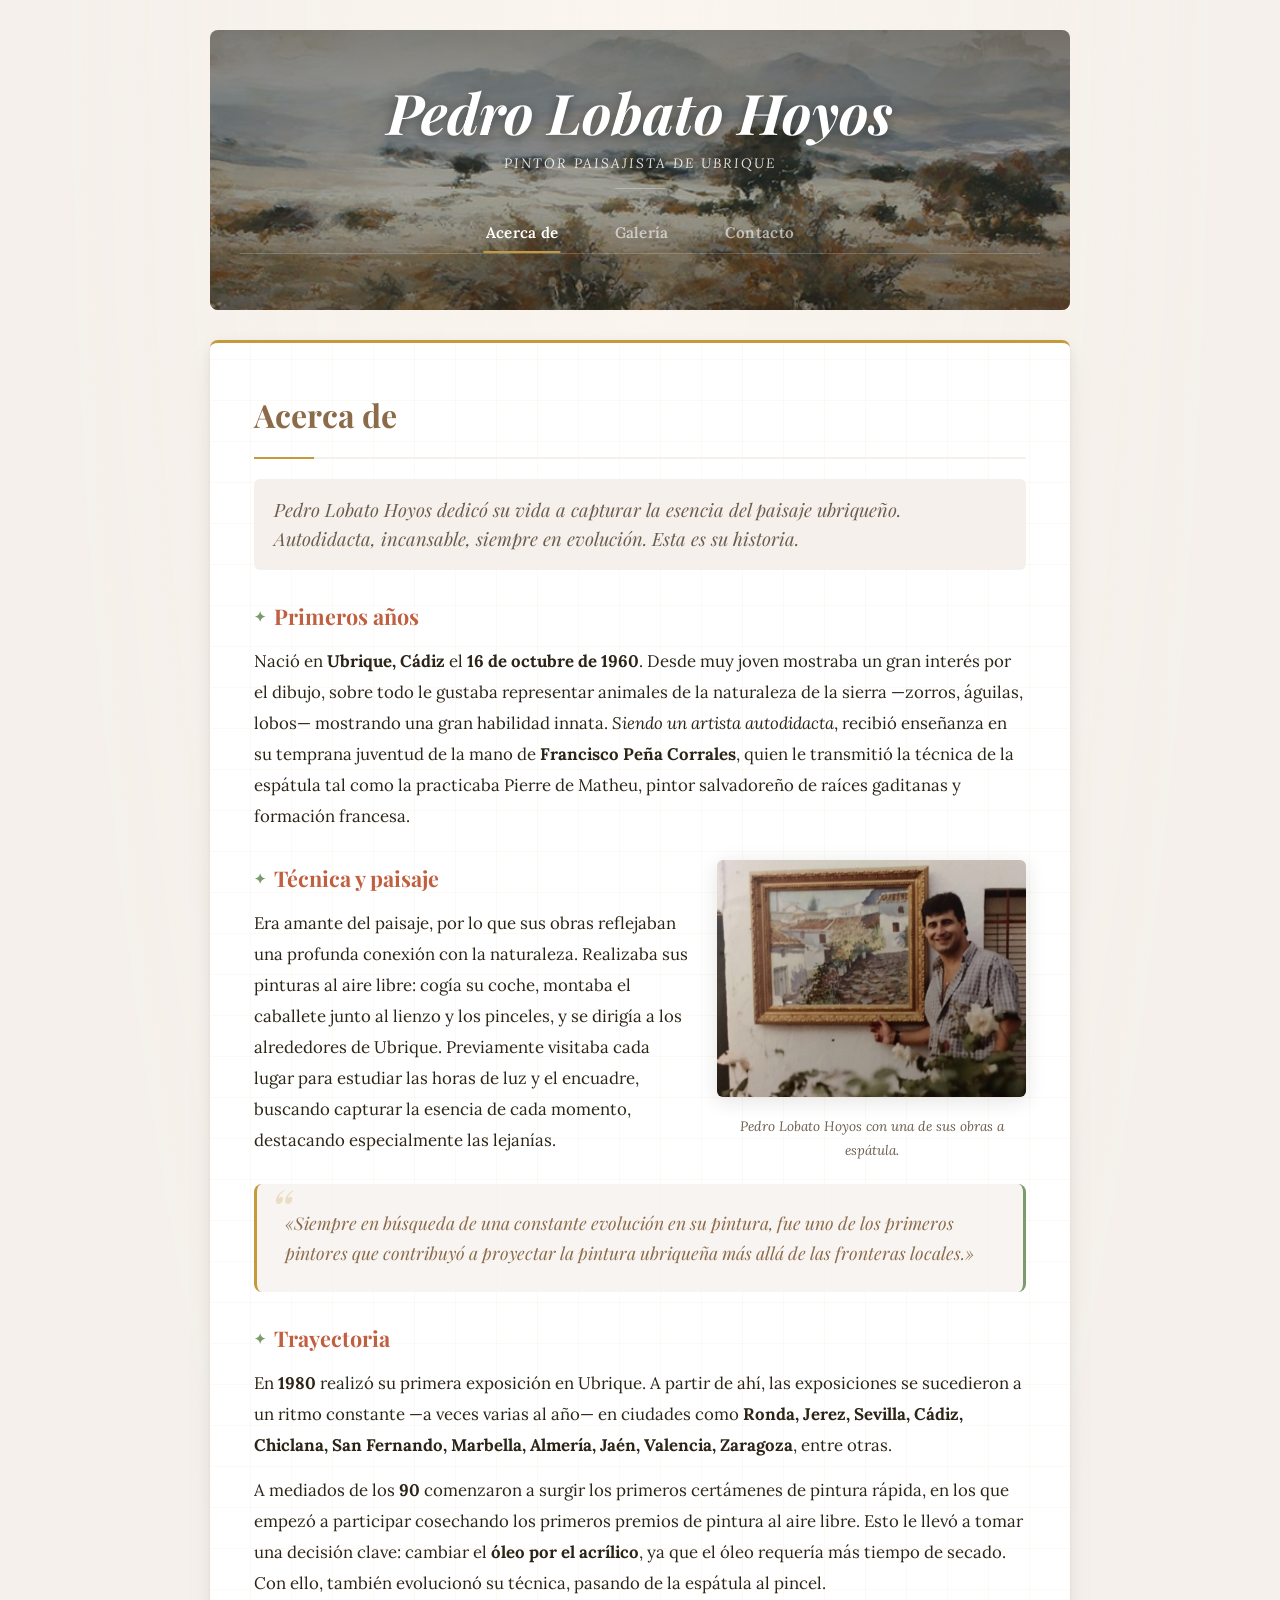
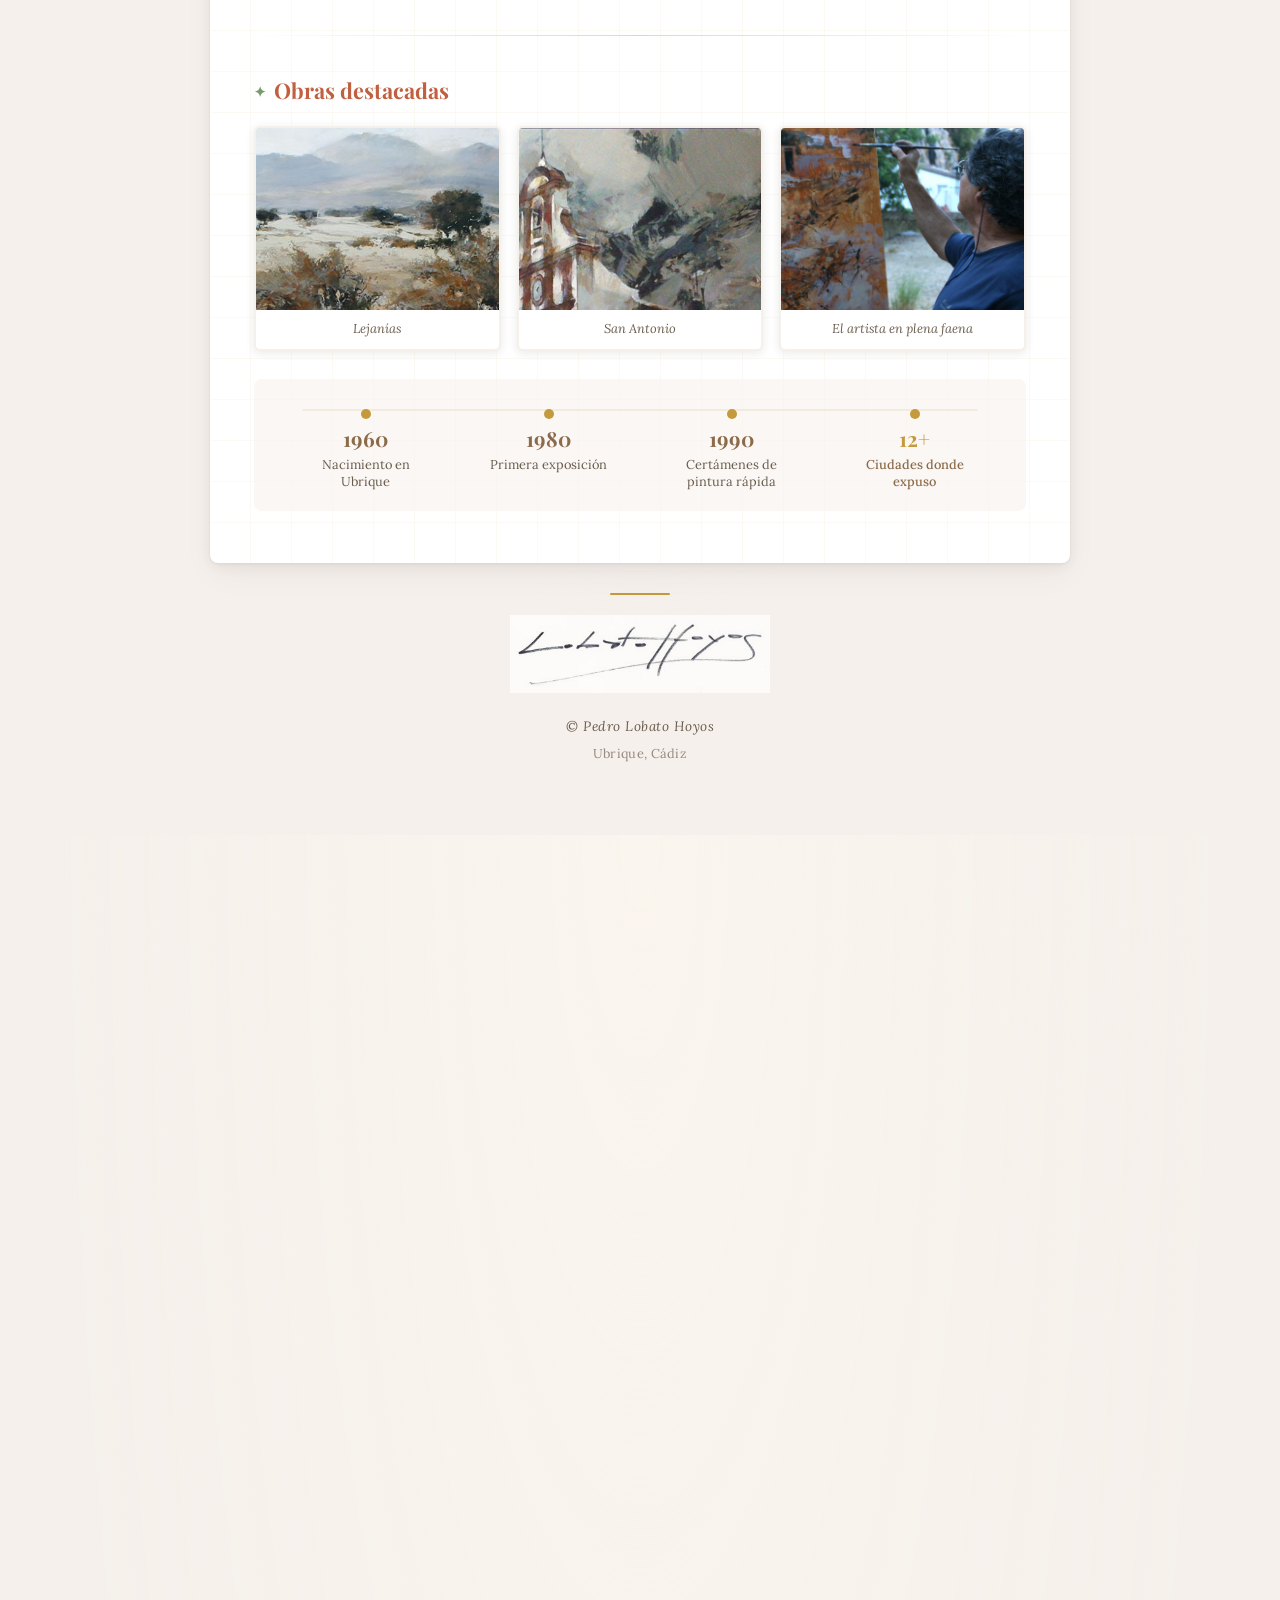
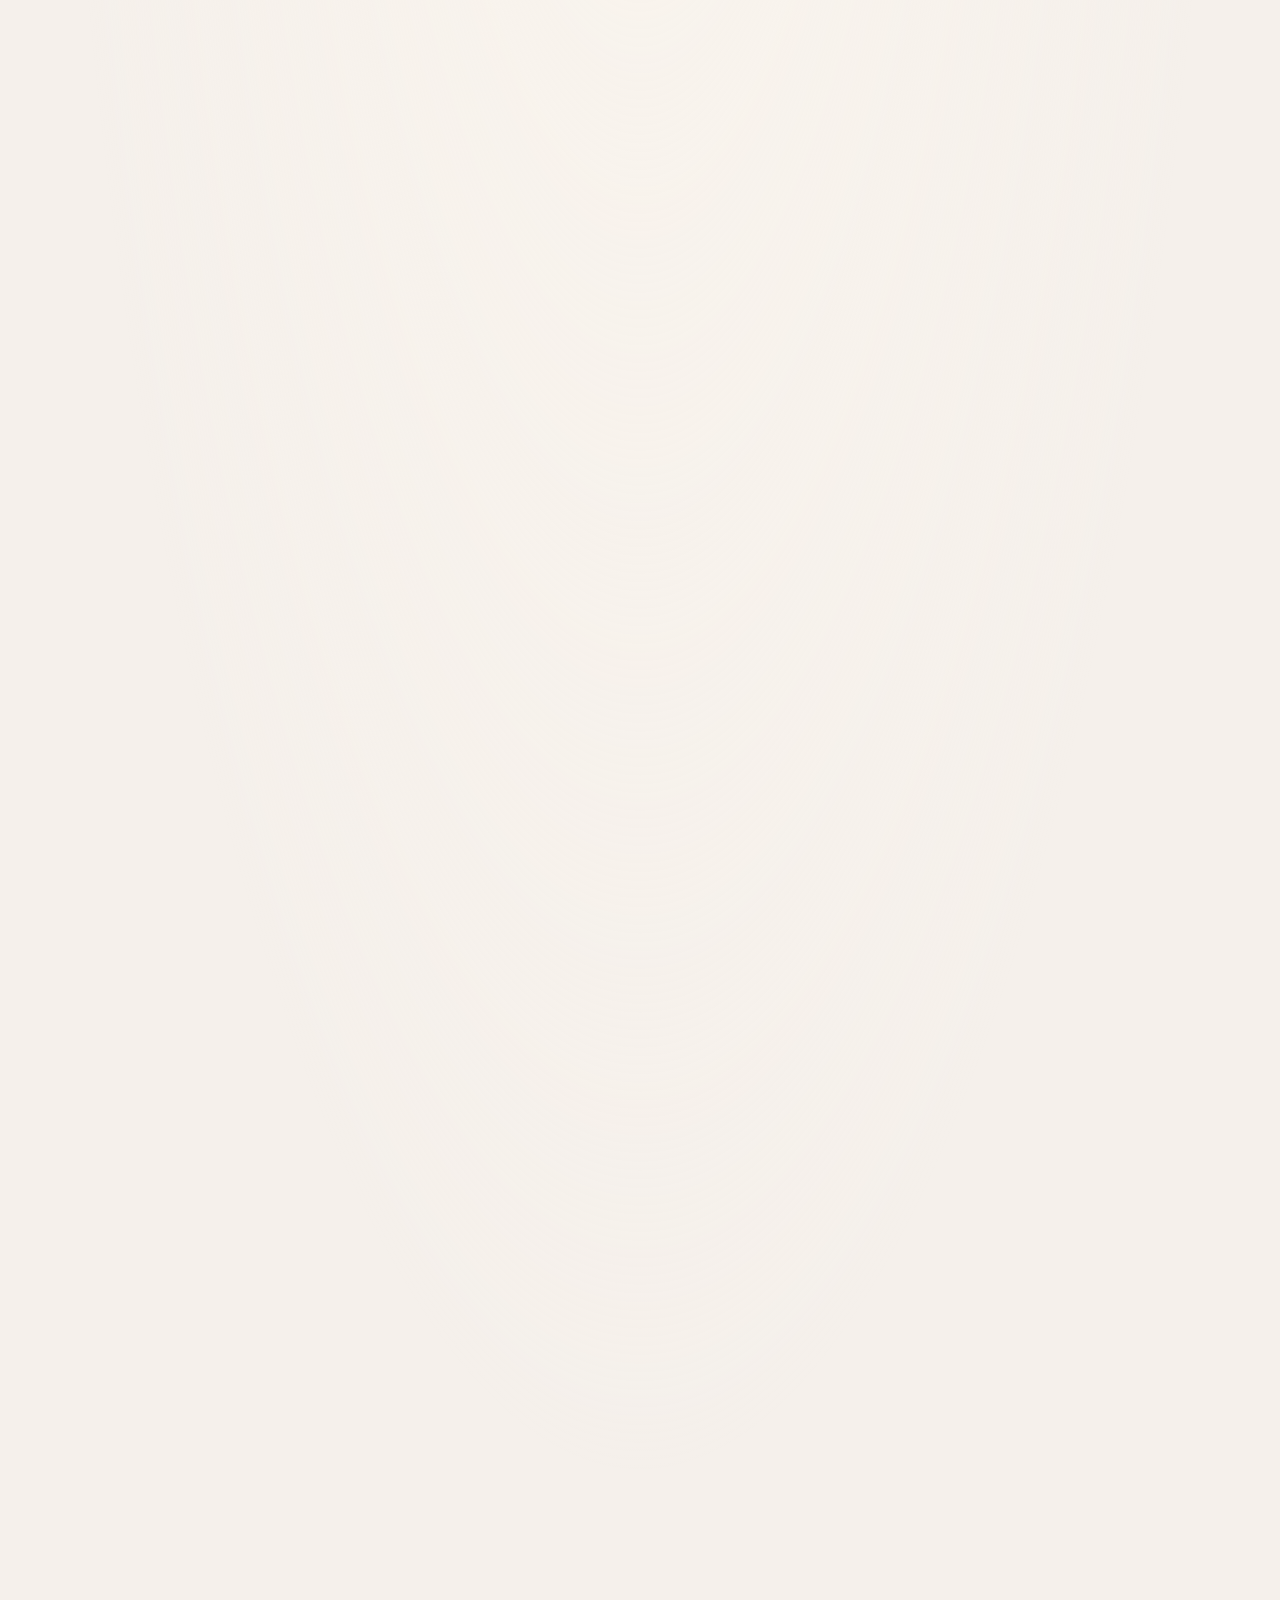
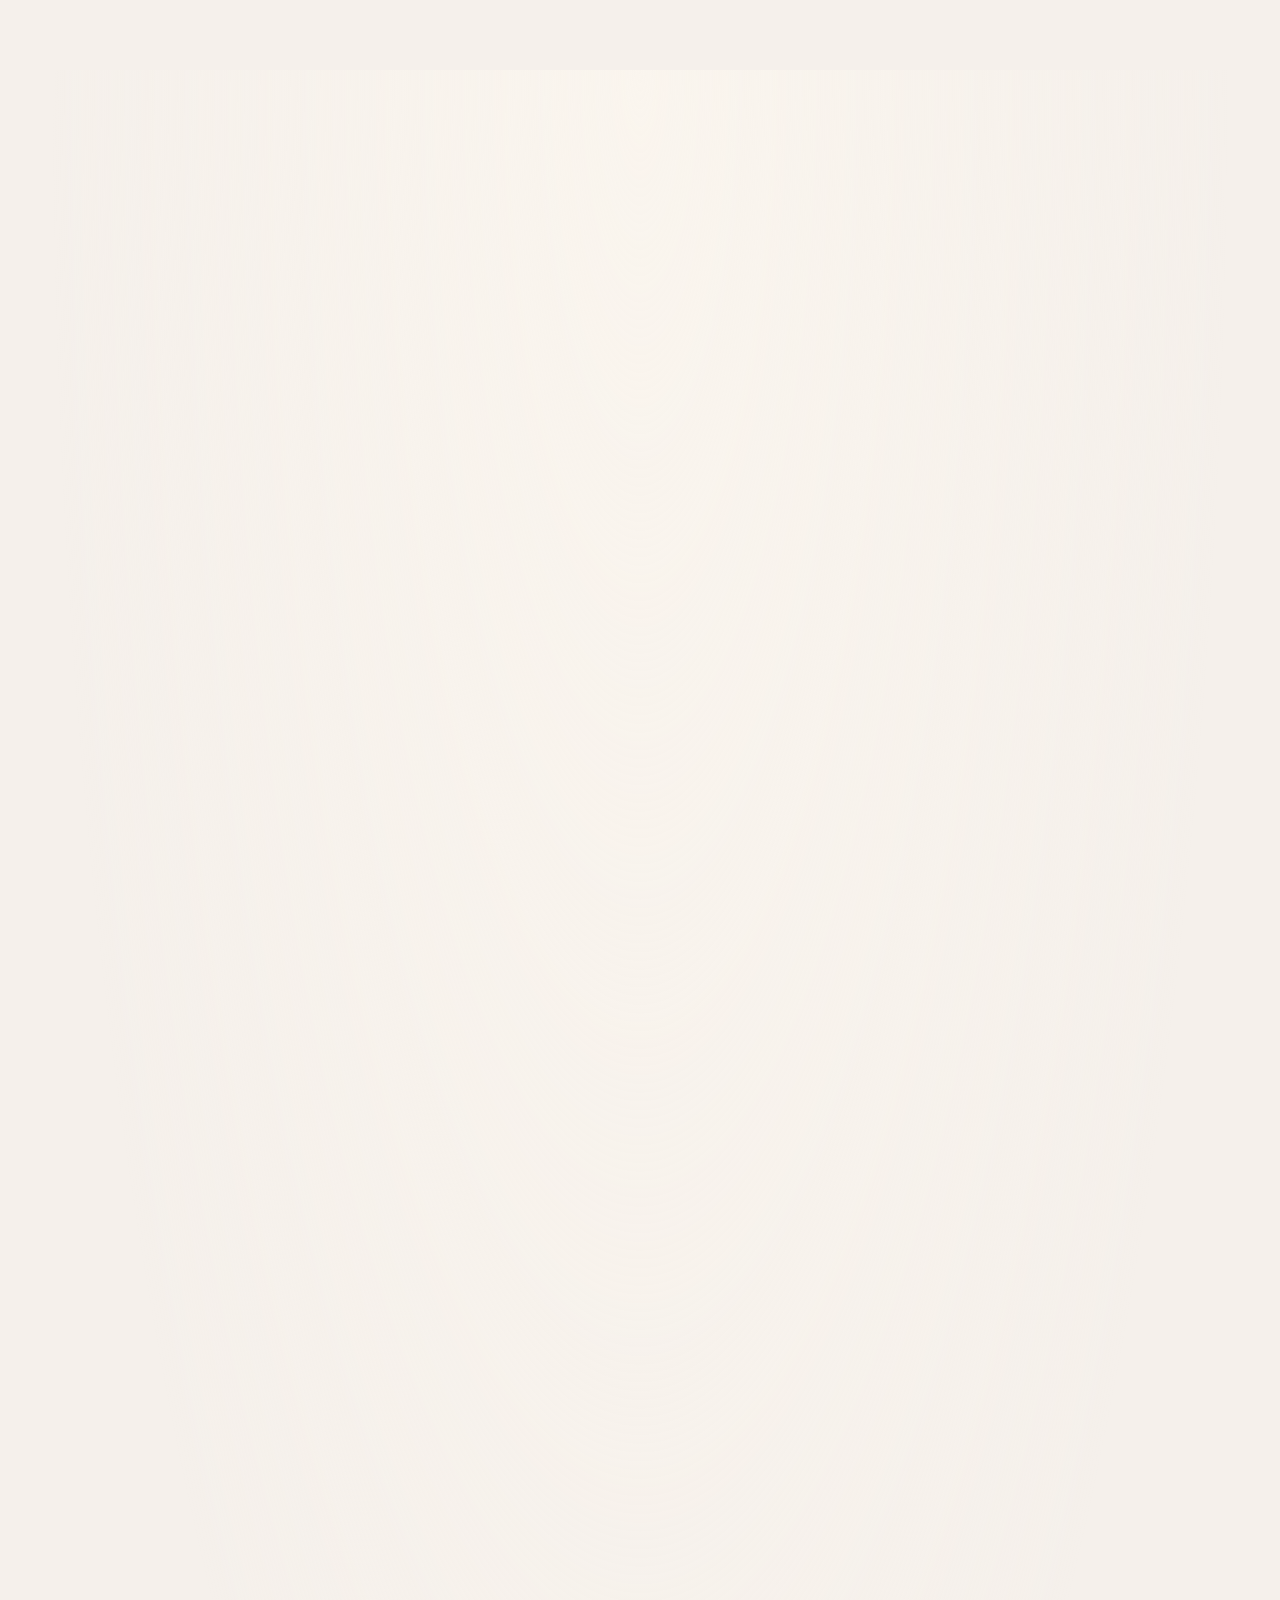
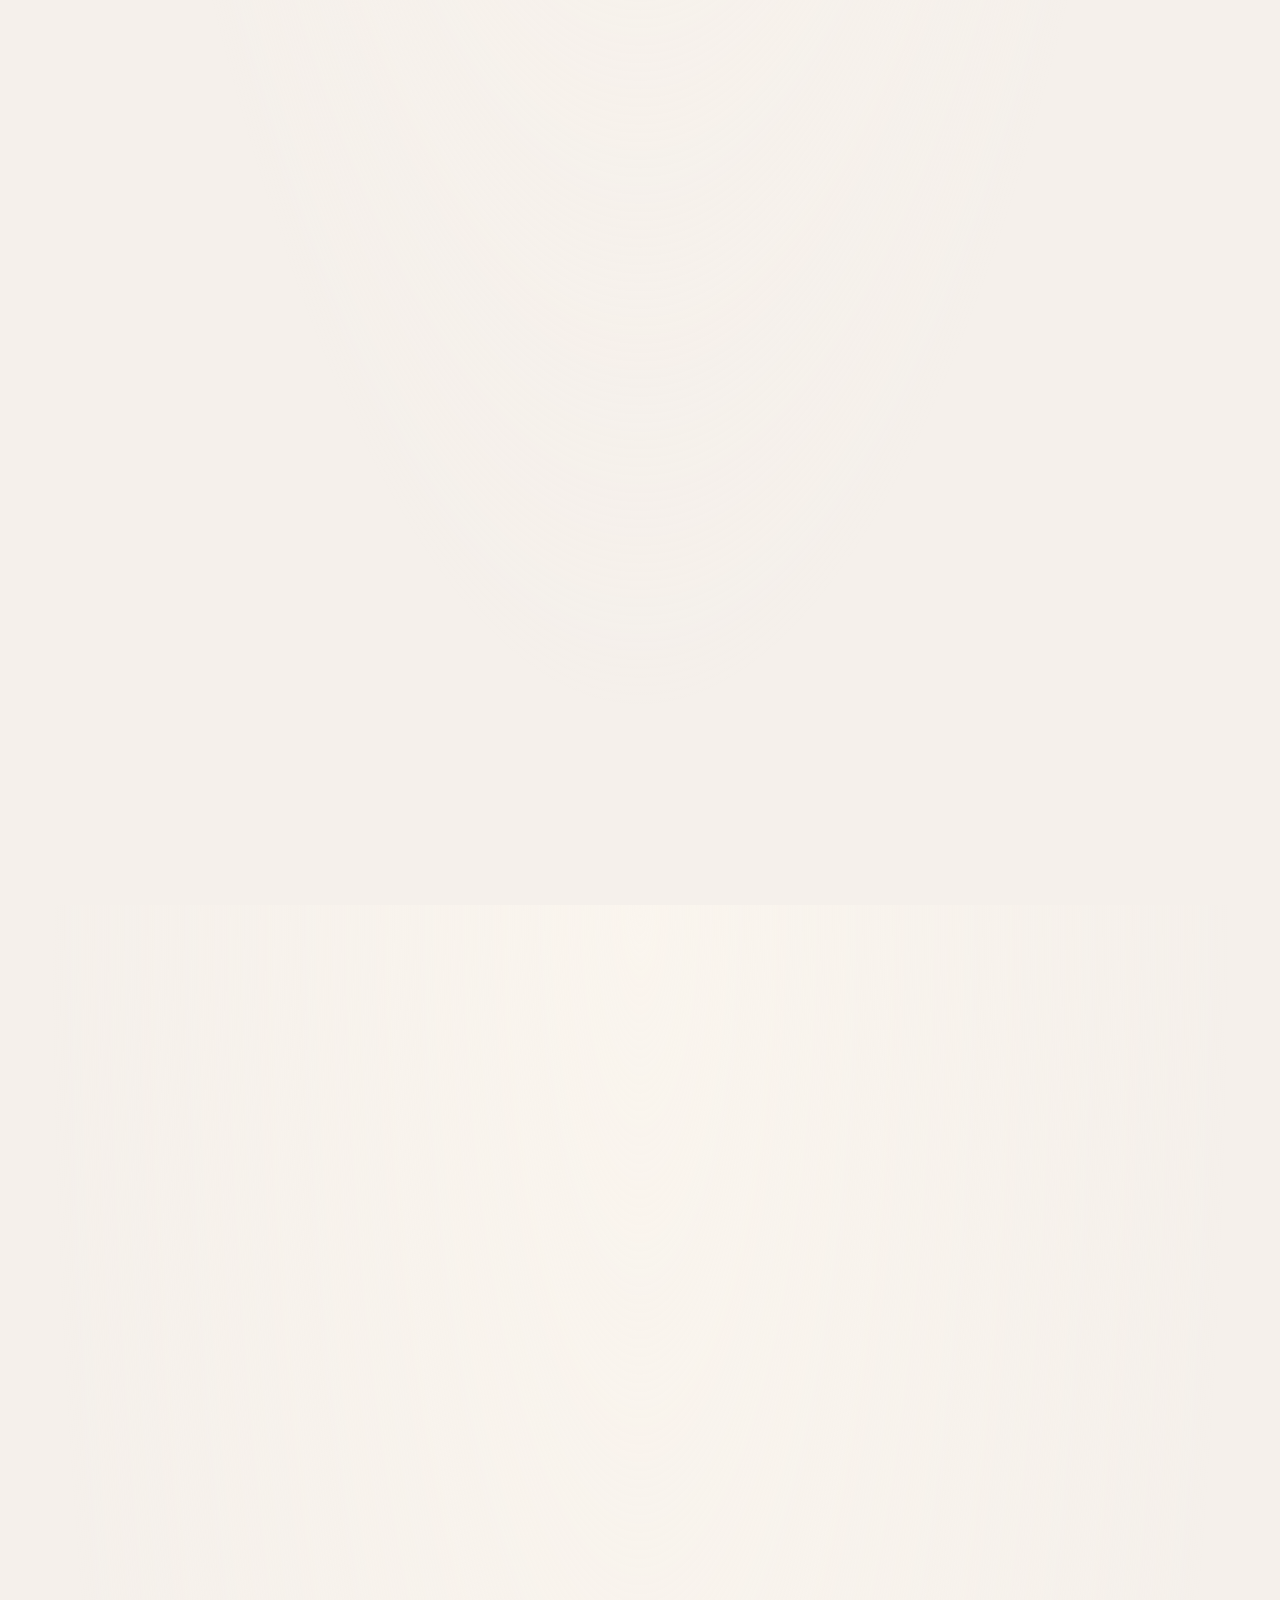
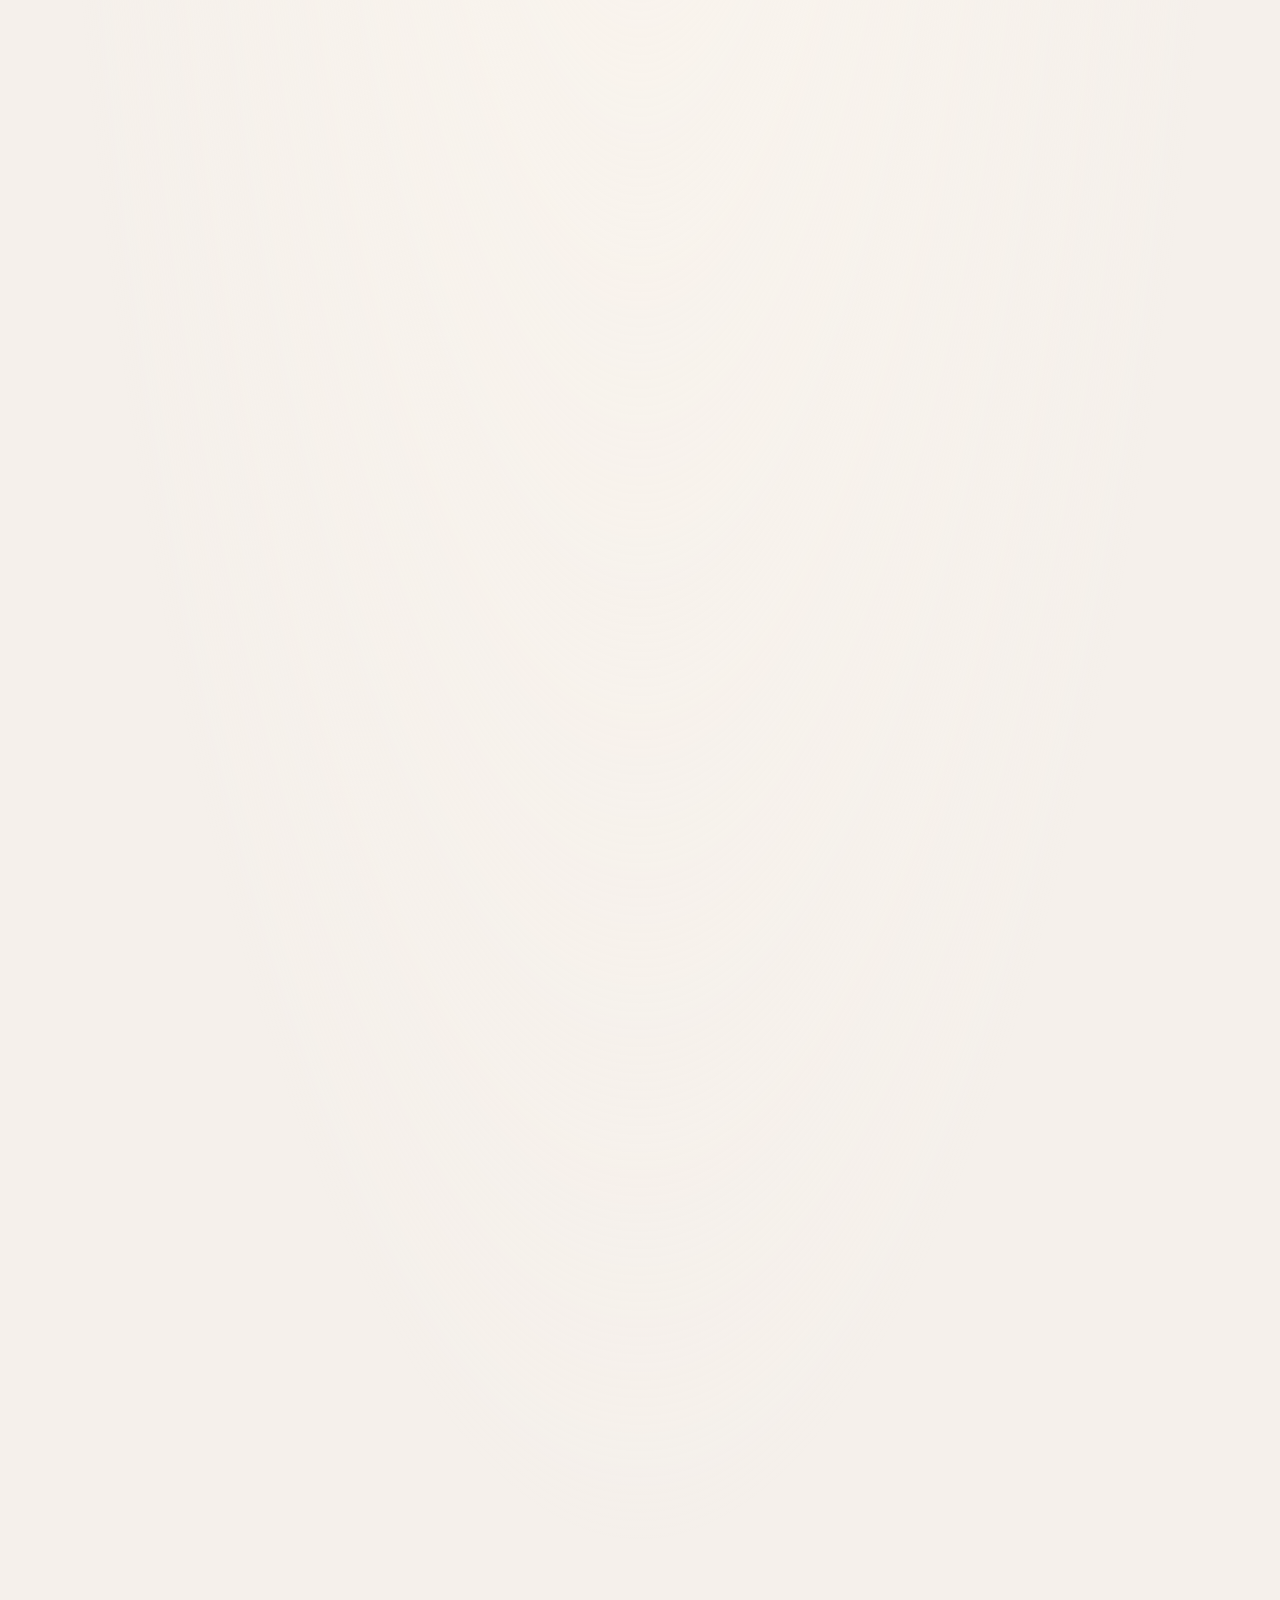
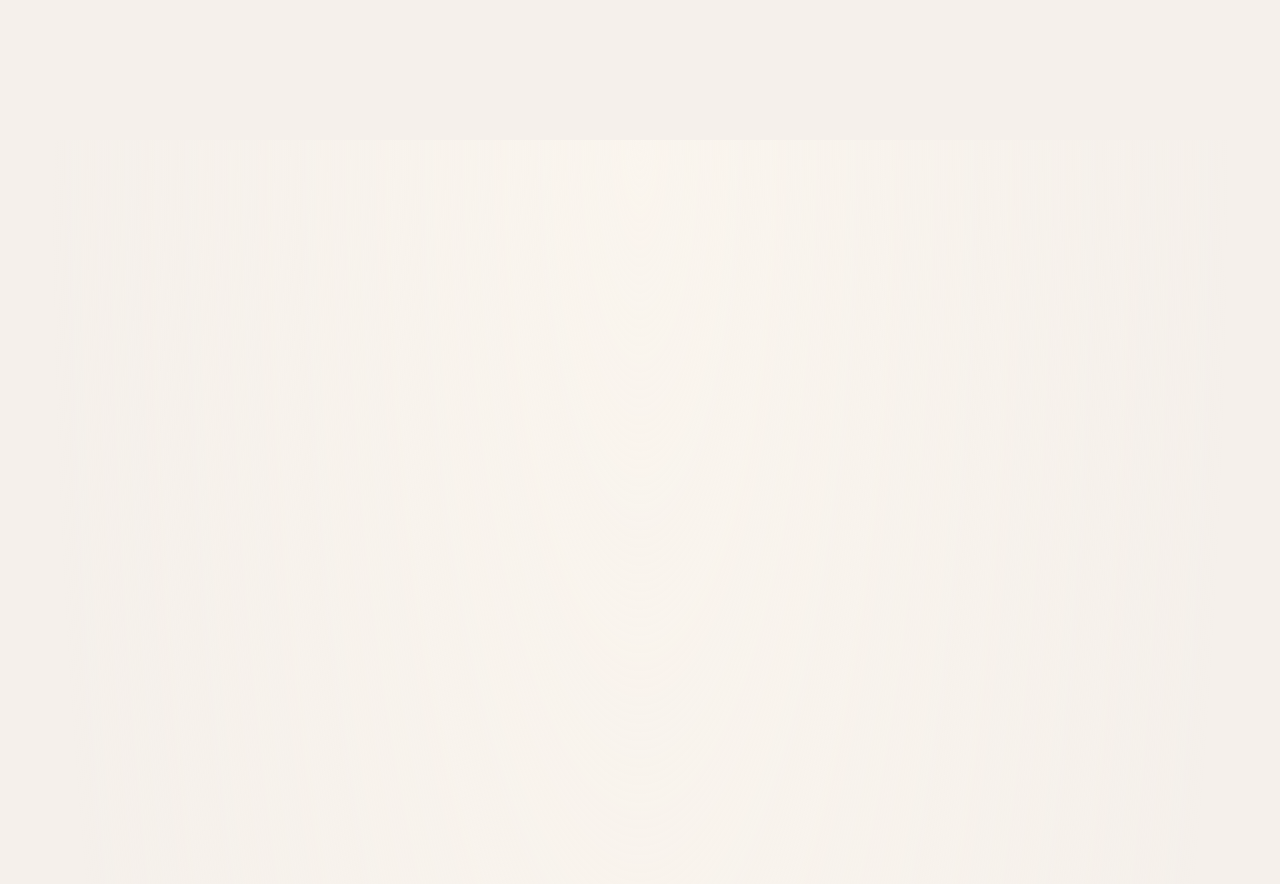
==== commit dea12570: "Mejora galería: thumbnails, nav lightbox, accesibilidad, responsive, rendimiento" ====
--- a/Pedro Lobato Hoyos.html
+++ b/Pedro Lobato Hoyos.html
@@ -68,16 +68,16 @@
                 <section class="bio-section">
                     <h3><span class="section-icon" aria-hidden="true">✦</span> Obras destacadas</h3>
                     <div class="mini-gallery">
-                        <figure class="gallery-item" data-lightbox>
-                            <img src="imagen/lejania-1.jpg" alt="Paisaje de lejanías de Ubrique" loading="lazy" decoding="async">
+                        <figure class="gallery-item" data-lightbox tabindex="0" role="button">
+                            <img src="imagen/lejania-1.jpg" alt="Paisaje de lejanías de Ubrique" loading="lazy" decoding="async" width="400" height="300">
                             <figcaption>Lejanías</figcaption>
                         </figure>
-                        <figure class="gallery-item" data-lightbox>
-                            <img src="imagen/sanAntonio-1.jpg" alt="San Antonio — Pintura paisajista" loading="lazy" decoding="async">
+                        <figure class="gallery-item" data-lightbox tabindex="0" role="button">
+                            <img src="imagen/sanAntonio-1.jpg" alt="San Antonio — Pintura paisajista" loading="lazy" decoding="async" width="400" height="300">
                             <figcaption>San Antonio</figcaption>
                         </figure>
-                        <figure class="gallery-item" data-lightbox>
-                            <img src="imagen/lobatohoyos-pintando.jpg" alt="Pedro Lobato Hoyos pintando al aire libre" loading="lazy" decoding="async">
+                        <figure class="gallery-item" data-lightbox tabindex="0" role="button">
+                            <img src="imagen/lobatohoyos-pintando.jpg" alt="Pedro Lobato Hoyos pintando al aire libre" loading="lazy" decoding="async" width="400" height="300">
                             <figcaption>El artista en plena faena</figcaption>
                         </figure>
                     </div>
@@ -108,864 +108,10 @@
             </article>
         </section>
 
-        <section class="tab-content" role="tabpanel" id="gallery" aria-labelledby="tab-gallery" aria-live="polite">
+        <section class="tab-content" role="tabpanel" id="gallery" aria-labelledby="tab-gallery" >
             <h2>Galería</h2>
 
-            <div class="gallery-grid">
-                <figure class="gallery-card" data-lightbox>
-                    <img src="imagen/gallery/lobatohoyos_001.jpg" alt="Obra de Pedro Lobato Hoyos" loading="lazy" decoding="async">
-                    <div class="gallery-card-hover">
-                        <span class="gallery-card-zoom">Ampliar</span>
-                    </div>
-                </figure>
-
-                <figure class="gallery-card" data-lightbox>
-                    <img src="imagen/gallery/lobatohoyos_002.jpg" alt="Obra de Pedro Lobato Hoyos" loading="lazy" decoding="async">
-                    <div class="gallery-card-hover">
-                        <span class="gallery-card-zoom">Ampliar</span>
-                    </div>
-                </figure>
-
-                <figure class="gallery-card" data-lightbox>
-                    <img src="imagen/gallery/lobatohoyos_003.jpg" alt="Obra de Pedro Lobato Hoyos" loading="lazy" decoding="async">
-                    <div class="gallery-card-hover">
-                        <span class="gallery-card-zoom">Ampliar</span>
-                    </div>
-                </figure>
-
-                <figure class="gallery-card" data-lightbox>
-                    <img src="imagen/gallery/lobatohoyos_004.jpg" alt="Obra de Pedro Lobato Hoyos" loading="lazy" decoding="async">
-                    <div class="gallery-card-hover">
-                        <span class="gallery-card-zoom">Ampliar</span>
-                    </div>
-                </figure>
-
-                <figure class="gallery-card" data-lightbox>
-                    <img src="imagen/gallery/lobatohoyos_005.jpg" alt="Obra de Pedro Lobato Hoyos" loading="lazy" decoding="async">
-                    <div class="gallery-card-hover">
-                        <span class="gallery-card-zoom">Ampliar</span>
-                    </div>
-                </figure>
-
-                <figure class="gallery-card" data-lightbox>
-                    <img src="imagen/gallery/lobatohoyos_006.jpg" alt="Obra de Pedro Lobato Hoyos" loading="lazy" decoding="async">
-                    <div class="gallery-card-hover">
-                        <span class="gallery-card-zoom">Ampliar</span>
-                    </div>
-                </figure>
-
-                <figure class="gallery-card" data-lightbox>
-                    <img src="imagen/gallery/lobatohoyos_007.jpg" alt="Obra de Pedro Lobato Hoyos" loading="lazy" decoding="async">
-                    <div class="gallery-card-hover">
-                        <span class="gallery-card-zoom">Ampliar</span>
-                    </div>
-                </figure>
-
-                <figure class="gallery-card" data-lightbox>
-                    <img src="imagen/gallery/lobatohoyos_008.jpg" alt="Obra de Pedro Lobato Hoyos" loading="lazy" decoding="async">
-                    <div class="gallery-card-hover">
-                        <span class="gallery-card-zoom">Ampliar</span>
-                    </div>
-                </figure>
-
-                <figure class="gallery-card" data-lightbox>
-                    <img src="imagen/gallery/lobatohoyos_009.jpg" alt="Obra de Pedro Lobato Hoyos" loading="lazy" decoding="async">
-                    <div class="gallery-card-hover">
-                        <span class="gallery-card-zoom">Ampliar</span>
-                    </div>
-                </figure>
-
-                <figure class="gallery-card" data-lightbox>
-                    <img src="imagen/gallery/lobatohoyos_010.jpg" alt="Obra de Pedro Lobato Hoyos" loading="lazy" decoding="async">
-                    <div class="gallery-card-hover">
-                        <span class="gallery-card-zoom">Ampliar</span>
-                    </div>
-                </figure>
-
-                <figure class="gallery-card" data-lightbox>
-                    <img src="imagen/gallery/lobatohoyos_011.jpg" alt="Obra de Pedro Lobato Hoyos" loading="lazy" decoding="async">
-                    <div class="gallery-card-hover">
-                        <span class="gallery-card-zoom">Ampliar</span>
-                    </div>
-                </figure>
-
-                <figure class="gallery-card" data-lightbox>
-                    <img src="imagen/gallery/lobatohoyos_012.jpg" alt="Obra de Pedro Lobato Hoyos" loading="lazy" decoding="async">
-                    <div class="gallery-card-hover">
-                        <span class="gallery-card-zoom">Ampliar</span>
-                    </div>
-                </figure>
-
-                <figure class="gallery-card" data-lightbox>
-                    <img src="imagen/gallery/lobatohoyos_013.jpg" alt="Obra de Pedro Lobato Hoyos" loading="lazy" decoding="async">
-                    <div class="gallery-card-hover">
-                        <span class="gallery-card-zoom">Ampliar</span>
-                    </div>
-                </figure>
-
-                <figure class="gallery-card" data-lightbox>
-                    <img src="imagen/gallery/lobatohoyos_014.jpg" alt="Obra de Pedro Lobato Hoyos" loading="lazy" decoding="async">
-                    <div class="gallery-card-hover">
-                        <span class="gallery-card-zoom">Ampliar</span>
-                    </div>
-                </figure>
-
-                <figure class="gallery-card" data-lightbox>
-                    <img src="imagen/gallery/lobatohoyos_015.jpg" alt="Obra de Pedro Lobato Hoyos" loading="lazy" decoding="async">
-                    <div class="gallery-card-hover">
-                        <span class="gallery-card-zoom">Ampliar</span>
-                    </div>
-                </figure>
-
-                <figure class="gallery-card" data-lightbox>
-                    <img src="imagen/gallery/lobatohoyos_016.jpg" alt="Obra de Pedro Lobato Hoyos" loading="lazy" decoding="async">
-                    <div class="gallery-card-hover">
-                        <span class="gallery-card-zoom">Ampliar</span>
-                    </div>
-                </figure>
-
-                <figure class="gallery-card" data-lightbox>
-                    <img src="imagen/gallery/lobatohoyos_017.jpg" alt="Obra de Pedro Lobato Hoyos" loading="lazy" decoding="async">
-                    <div class="gallery-card-hover">
-                        <span class="gallery-card-zoom">Ampliar</span>
-                    </div>
-                </figure>
-
-                <figure class="gallery-card" data-lightbox>
-                    <img src="imagen/gallery/lobatohoyos_018.jpg" alt="Obra de Pedro Lobato Hoyos" loading="lazy" decoding="async">
-                    <div class="gallery-card-hover">
-                        <span class="gallery-card-zoom">Ampliar</span>
-                    </div>
-                </figure>
-
-                <figure class="gallery-card" data-lightbox>
-                    <img src="imagen/gallery/lobatohoyos_019.jpg" alt="Obra de Pedro Lobato Hoyos" loading="lazy" decoding="async">
-                    <div class="gallery-card-hover">
-                        <span class="gallery-card-zoom">Ampliar</span>
-                    </div>
-                </figure>
-
-                <figure class="gallery-card" data-lightbox>
-                    <img src="imagen/gallery/lobatohoyos_020.jpg" alt="Obra de Pedro Lobato Hoyos" loading="lazy" decoding="async">
-                    <div class="gallery-card-hover">
-                        <span class="gallery-card-zoom">Ampliar</span>
-                    </div>
-                </figure>
-
-                <figure class="gallery-card" data-lightbox>
-                    <img src="imagen/gallery/lobatohoyos_021.jpg" alt="Obra de Pedro Lobato Hoyos" loading="lazy" decoding="async">
-                    <div class="gallery-card-hover">
-                        <span class="gallery-card-zoom">Ampliar</span>
-                    </div>
-                </figure>
-
-                <figure class="gallery-card" data-lightbox>
-                    <img src="imagen/gallery/lobatohoyos_022.jpg" alt="Obra de Pedro Lobato Hoyos" loading="lazy" decoding="async">
-                    <div class="gallery-card-hover">
-                        <span class="gallery-card-zoom">Ampliar</span>
-                    </div>
-                </figure>
-
-                <figure class="gallery-card" data-lightbox>
-                    <img src="imagen/gallery/lobatohoyos_023.jpg" alt="Obra de Pedro Lobato Hoyos" loading="lazy" decoding="async">
-                    <div class="gallery-card-hover">
-                        <span class="gallery-card-zoom">Ampliar</span>
-                    </div>
-                </figure>
-
-                <figure class="gallery-card" data-lightbox>
-                    <img src="imagen/gallery/lobatohoyos_024.jpg" alt="Obra de Pedro Lobato Hoyos" loading="lazy" decoding="async">
-                    <div class="gallery-card-hover">
-                        <span class="gallery-card-zoom">Ampliar</span>
-                    </div>
-                </figure>
-
-                <figure class="gallery-card" data-lightbox>
-                    <img src="imagen/gallery/lobatohoyos_025.jpg" alt="Obra de Pedro Lobato Hoyos" loading="lazy" decoding="async">
-                    <div class="gallery-card-hover">
-                        <span class="gallery-card-zoom">Ampliar</span>
-                    </div>
-                </figure>
-
-                <figure class="gallery-card" data-lightbox>
-                    <img src="imagen/gallery/lobatohoyos_026.jpg" alt="Obra de Pedro Lobato Hoyos" loading="lazy" decoding="async">
-                    <div class="gallery-card-hover">
-                        <span class="gallery-card-zoom">Ampliar</span>
-                    </div>
-                </figure>
-
-                <figure class="gallery-card" data-lightbox>
-                    <img src="imagen/gallery/lobatohoyos_027.jpg" alt="Obra de Pedro Lobato Hoyos" loading="lazy" decoding="async">
-                    <div class="gallery-card-hover">
-                        <span class="gallery-card-zoom">Ampliar</span>
-                    </div>
-                </figure>
-
-                <figure class="gallery-card" data-lightbox>
-                    <img src="imagen/gallery/lobatohoyos_028.jpg" alt="Obra de Pedro Lobato Hoyos" loading="lazy" decoding="async">
-                    <div class="gallery-card-hover">
-                        <span class="gallery-card-zoom">Ampliar</span>
-                    </div>
-                </figure>
-
-                <figure class="gallery-card" data-lightbox>
-                    <img src="imagen/gallery/lobatohoyos_029.jpg" alt="Obra de Pedro Lobato Hoyos" loading="lazy" decoding="async">
-                    <div class="gallery-card-hover">
-                        <span class="gallery-card-zoom">Ampliar</span>
-                    </div>
-                </figure>
-
-                <figure class="gallery-card" data-lightbox>
-                    <img src="imagen/gallery/lobatohoyos_030.jpg" alt="Obra de Pedro Lobato Hoyos" loading="lazy" decoding="async">
-                    <div class="gallery-card-hover">
-                        <span class="gallery-card-zoom">Ampliar</span>
-                    </div>
-                </figure>
-
-                <figure class="gallery-card" data-lightbox>
-                    <img src="imagen/gallery/lobatohoyos_031.jpg" alt="Obra de Pedro Lobato Hoyos" loading="lazy" decoding="async">
-                    <div class="gallery-card-hover">
-                        <span class="gallery-card-zoom">Ampliar</span>
-                    </div>
-                </figure>
-
-                <figure class="gallery-card" data-lightbox>
-                    <img src="imagen/gallery/lobatohoyos_032.jpg" alt="Obra de Pedro Lobato Hoyos" loading="lazy" decoding="async">
-                    <div class="gallery-card-hover">
-                        <span class="gallery-card-zoom">Ampliar</span>
-                    </div>
-                </figure>
-
-                <figure class="gallery-card" data-lightbox>
-                    <img src="imagen/gallery/lobatohoyos_033.jpg" alt="Obra de Pedro Lobato Hoyos" loading="lazy" decoding="async">
-                    <div class="gallery-card-hover">
-                        <span class="gallery-card-zoom">Ampliar</span>
-                    </div>
-                </figure>
-
-                <figure class="gallery-card" data-lightbox>
-                    <img src="imagen/gallery/lobatohoyos_034.jpg" alt="Obra de Pedro Lobato Hoyos" loading="lazy" decoding="async">
-                    <div class="gallery-card-hover">
-                        <span class="gallery-card-zoom">Ampliar</span>
-                    </div>
-                </figure>
-
-                <figure class="gallery-card" data-lightbox>
-                    <img src="imagen/gallery/lobatohoyos_035.jpg" alt="Obra de Pedro Lobato Hoyos" loading="lazy" decoding="async">
-                    <div class="gallery-card-hover">
-                        <span class="gallery-card-zoom">Ampliar</span>
-                    </div>
-                </figure>
-
-                <figure class="gallery-card" data-lightbox>
-                    <img src="imagen/gallery/lobatohoyos_036.jpg" alt="Obra de Pedro Lobato Hoyos" loading="lazy" decoding="async">
-                    <div class="gallery-card-hover">
-                        <span class="gallery-card-zoom">Ampliar</span>
-                    </div>
-                </figure>
-
-                <figure class="gallery-card" data-lightbox>
-                    <img src="imagen/gallery/lobatohoyos_037.jpg" alt="Obra de Pedro Lobato Hoyos" loading="lazy" decoding="async">
-                    <div class="gallery-card-hover">
-                        <span class="gallery-card-zoom">Ampliar</span>
-                    </div>
-                </figure>
-
-                <figure class="gallery-card" data-lightbox>
-                    <img src="imagen/gallery/lobatohoyos_038.jpg" alt="Obra de Pedro Lobato Hoyos" loading="lazy" decoding="async">
-                    <div class="gallery-card-hover">
-                        <span class="gallery-card-zoom">Ampliar</span>
-                    </div>
-                </figure>
-
-                <figure class="gallery-card" data-lightbox>
-                    <img src="imagen/gallery/lobatohoyos_039.jpg" alt="Obra de Pedro Lobato Hoyos" loading="lazy" decoding="async">
-                    <div class="gallery-card-hover">
-                        <span class="gallery-card-zoom">Ampliar</span>
-                    </div>
-                </figure>
-
-                <figure class="gallery-card" data-lightbox>
-                    <img src="imagen/gallery/lobatohoyos_040.jpg" alt="Obra de Pedro Lobato Hoyos" loading="lazy" decoding="async">
-                    <div class="gallery-card-hover">
-                        <span class="gallery-card-zoom">Ampliar</span>
-                    </div>
-                </figure>
-
-                <figure class="gallery-card" data-lightbox>
-                    <img src="imagen/gallery/lobatohoyos_041.jpg" alt="Obra de Pedro Lobato Hoyos" loading="lazy" decoding="async">
-                    <div class="gallery-card-hover">
-                        <span class="gallery-card-zoom">Ampliar</span>
-                    </div>
-                </figure>
-
-                <figure class="gallery-card" data-lightbox>
-                    <img src="imagen/gallery/lobatohoyos_042.jpg" alt="Obra de Pedro Lobato Hoyos" loading="lazy" decoding="async">
-                    <div class="gallery-card-hover">
-                        <span class="gallery-card-zoom">Ampliar</span>
-                    </div>
-                </figure>
-
-                <figure class="gallery-card" data-lightbox>
-                    <img src="imagen/gallery/lobatohoyos_043.jpg" alt="Obra de Pedro Lobato Hoyos" loading="lazy" decoding="async">
-                    <div class="gallery-card-hover">
-                        <span class="gallery-card-zoom">Ampliar</span>
-                    </div>
-                </figure>
-
-                <figure class="gallery-card" data-lightbox>
-                    <img src="imagen/gallery/lobatohoyos_044.jpg" alt="Obra de Pedro Lobato Hoyos" loading="lazy" decoding="async">
-                    <div class="gallery-card-hover">
-                        <span class="gallery-card-zoom">Ampliar</span>
-                    </div>
-                </figure>
-
-                <figure class="gallery-card" data-lightbox>
-                    <img src="imagen/gallery/lobatohoyos_045.jpg" alt="Obra de Pedro Lobato Hoyos" loading="lazy" decoding="async">
-                    <div class="gallery-card-hover">
-                        <span class="gallery-card-zoom">Ampliar</span>
-                    </div>
-                </figure>
-
-                <figure class="gallery-card" data-lightbox>
-                    <img src="imagen/gallery/lobatohoyos_046.jpg" alt="Obra de Pedro Lobato Hoyos" loading="lazy" decoding="async">
-                    <div class="gallery-card-hover">
-                        <span class="gallery-card-zoom">Ampliar</span>
-                    </div>
-                </figure>
-
-                <figure class="gallery-card" data-lightbox>
-                    <img src="imagen/gallery/lobatohoyos_047.jpg" alt="Obra de Pedro Lobato Hoyos" loading="lazy" decoding="async">
-                    <div class="gallery-card-hover">
-                        <span class="gallery-card-zoom">Ampliar</span>
-                    </div>
-                </figure>
-
-                <figure class="gallery-card" data-lightbox>
-                    <img src="imagen/gallery/lobatohoyos_048.jpg" alt="Obra de Pedro Lobato Hoyos" loading="lazy" decoding="async">
-                    <div class="gallery-card-hover">
-                        <span class="gallery-card-zoom">Ampliar</span>
-                    </div>
-                </figure>
-
-                <figure class="gallery-card" data-lightbox>
-                    <img src="imagen/gallery/lobatohoyos_049.jpg" alt="Obra de Pedro Lobato Hoyos" loading="lazy" decoding="async">
-                    <div class="gallery-card-hover">
-                        <span class="gallery-card-zoom">Ampliar</span>
-                    </div>
-                </figure>
-
-                <figure class="gallery-card" data-lightbox>
-                    <img src="imagen/gallery/lobatohoyos_050.jpg" alt="Obra de Pedro Lobato Hoyos" loading="lazy" decoding="async">
-                    <div class="gallery-card-hover">
-                        <span class="gallery-card-zoom">Ampliar</span>
-                    </div>
-                </figure>
-
-                <figure class="gallery-card" data-lightbox>
-                    <img src="imagen/gallery/lobatohoyos_051.jpg" alt="Obra de Pedro Lobato Hoyos" loading="lazy" decoding="async">
-                    <div class="gallery-card-hover">
-                        <span class="gallery-card-zoom">Ampliar</span>
-                    </div>
-                </figure>
-
-                <figure class="gallery-card" data-lightbox>
-                    <img src="imagen/gallery/lobatohoyos_052.jpg" alt="Obra de Pedro Lobato Hoyos" loading="lazy" decoding="async">
-                    <div class="gallery-card-hover">
-                        <span class="gallery-card-zoom">Ampliar</span>
-                    </div>
-                </figure>
-
-                <figure class="gallery-card" data-lightbox>
-                    <img src="imagen/gallery/lobatohoyos_053.jpg" alt="Obra de Pedro Lobato Hoyos" loading="lazy" decoding="async">
-                    <div class="gallery-card-hover">
-                        <span class="gallery-card-zoom">Ampliar</span>
-                    </div>
-                </figure>
-
-                <figure class="gallery-card" data-lightbox>
-                    <img src="imagen/gallery/lobatohoyos_054.jpg" alt="Obra de Pedro Lobato Hoyos" loading="lazy" decoding="async">
-                    <div class="gallery-card-hover">
-                        <span class="gallery-card-zoom">Ampliar</span>
-                    </div>
-                </figure>
-
-                <figure class="gallery-card" data-lightbox>
-                    <img src="imagen/gallery/lobatohoyos_055.jpg" alt="Obra de Pedro Lobato Hoyos" loading="lazy" decoding="async">
-                    <div class="gallery-card-hover">
-                        <span class="gallery-card-zoom">Ampliar</span>
-                    </div>
-                </figure>
-
-                <figure class="gallery-card" data-lightbox>
-                    <img src="imagen/gallery/lobatohoyos_056.jpg" alt="Obra de Pedro Lobato Hoyos" loading="lazy" decoding="async">
-                    <div class="gallery-card-hover">
-                        <span class="gallery-card-zoom">Ampliar</span>
-                    </div>
-                </figure>
-
-                <figure class="gallery-card" data-lightbox>
-                    <img src="imagen/gallery/lobatohoyos_057.jpg" alt="Obra de Pedro Lobato Hoyos" loading="lazy" decoding="async">
-                    <div class="gallery-card-hover">
-                        <span class="gallery-card-zoom">Ampliar</span>
-                    </div>
-                </figure>
-
-                <figure class="gallery-card" data-lightbox>
-                    <img src="imagen/gallery/lobatohoyos_058.jpg" alt="Obra de Pedro Lobato Hoyos" loading="lazy" decoding="async">
-                    <div class="gallery-card-hover">
-                        <span class="gallery-card-zoom">Ampliar</span>
-                    </div>
-                </figure>
-
-                <figure class="gallery-card" data-lightbox>
-                    <img src="imagen/gallery/lobatohoyos_059.jpg" alt="Obra de Pedro Lobato Hoyos" loading="lazy" decoding="async">
-                    <div class="gallery-card-hover">
-                        <span class="gallery-card-zoom">Ampliar</span>
-                    </div>
-                </figure>
-
-                <figure class="gallery-card" data-lightbox>
-                    <img src="imagen/gallery/lobatohoyos_060.jpg" alt="Obra de Pedro Lobato Hoyos" loading="lazy" decoding="async">
-                    <div class="gallery-card-hover">
-                        <span class="gallery-card-zoom">Ampliar</span>
-                    </div>
-                </figure>
-
-                <figure class="gallery-card" data-lightbox>
-                    <img src="imagen/gallery/lobatohoyos_061.jpg" alt="Obra de Pedro Lobato Hoyos" loading="lazy" decoding="async">
-                    <div class="gallery-card-hover">
-                        <span class="gallery-card-zoom">Ampliar</span>
-                    </div>
-                </figure>
-
-                <figure class="gallery-card" data-lightbox>
-                    <img src="imagen/gallery/lobatohoyos_062.jpg" alt="Obra de Pedro Lobato Hoyos" loading="lazy" decoding="async">
-                    <div class="gallery-card-hover">
-                        <span class="gallery-card-zoom">Ampliar</span>
-                    </div>
-                </figure>
-
-                <figure class="gallery-card" data-lightbox>
-                    <img src="imagen/gallery/lobatohoyos_063.jpg" alt="Obra de Pedro Lobato Hoyos" loading="lazy" decoding="async">
-                    <div class="gallery-card-hover">
-                        <span class="gallery-card-zoom">Ampliar</span>
-                    </div>
-                </figure>
-
-                <figure class="gallery-card" data-lightbox>
-                    <img src="imagen/gallery/lobatohoyos_064.jpg" alt="Obra de Pedro Lobato Hoyos" loading="lazy" decoding="async">
-                    <div class="gallery-card-hover">
-                        <span class="gallery-card-zoom">Ampliar</span>
-                    </div>
-                </figure>
-
-                <figure class="gallery-card" data-lightbox>
-                    <img src="imagen/gallery/lobatohoyos_065.jpg" alt="Obra de Pedro Lobato Hoyos" loading="lazy" decoding="async">
-                    <div class="gallery-card-hover">
-                        <span class="gallery-card-zoom">Ampliar</span>
-                    </div>
-                </figure>
-
-                <figure class="gallery-card" data-lightbox>
-                    <img src="imagen/gallery/lobatohoyos_066.jpg" alt="Obra de Pedro Lobato Hoyos" loading="lazy" decoding="async">
-                    <div class="gallery-card-hover">
-                        <span class="gallery-card-zoom">Ampliar</span>
-                    </div>
-                </figure>
-
-                <figure class="gallery-card" data-lightbox>
-                    <img src="imagen/gallery/lobatohoyos_067.jpg" alt="Obra de Pedro Lobato Hoyos" loading="lazy" decoding="async">
-                    <div class="gallery-card-hover">
-                        <span class="gallery-card-zoom">Ampliar</span>
-                    </div>
-                </figure>
-
-                <figure class="gallery-card" data-lightbox>
-                    <img src="imagen/gallery/lobatohoyos_068.jpg" alt="Obra de Pedro Lobato Hoyos" loading="lazy" decoding="async">
-                    <div class="gallery-card-hover">
-                        <span class="gallery-card-zoom">Ampliar</span>
-                    </div>
-                </figure>
-
-                <figure class="gallery-card" data-lightbox>
-                    <img src="imagen/gallery/lobatohoyos_069.jpg" alt="Obra de Pedro Lobato Hoyos" loading="lazy" decoding="async">
-                    <div class="gallery-card-hover">
-                        <span class="gallery-card-zoom">Ampliar</span>
-                    </div>
-                </figure>
-
-                <figure class="gallery-card" data-lightbox>
-                    <img src="imagen/gallery/lobatohoyos_070.jpg" alt="Obra de Pedro Lobato Hoyos" loading="lazy" decoding="async">
-                    <div class="gallery-card-hover">
-                        <span class="gallery-card-zoom">Ampliar</span>
-                    </div>
-                </figure>
-
-                <figure class="gallery-card" data-lightbox>
-                    <img src="imagen/gallery/lobatohoyos_071.jpg" alt="Obra de Pedro Lobato Hoyos" loading="lazy" decoding="async">
-                    <div class="gallery-card-hover">
-                        <span class="gallery-card-zoom">Ampliar</span>
-                    </div>
-                </figure>
-
-                <figure class="gallery-card" data-lightbox>
-                    <img src="imagen/gallery/lobatohoyos_072.jpg" alt="Obra de Pedro Lobato Hoyos" loading="lazy" decoding="async">
-                    <div class="gallery-card-hover">
-                        <span class="gallery-card-zoom">Ampliar</span>
-                    </div>
-                </figure>
-
-                <figure class="gallery-card" data-lightbox>
-                    <img src="imagen/gallery/lobatohoyos_073.jpg" alt="Obra de Pedro Lobato Hoyos" loading="lazy" decoding="async">
-                    <div class="gallery-card-hover">
-                        <span class="gallery-card-zoom">Ampliar</span>
-                    </div>
-                </figure>
-
-                <figure class="gallery-card" data-lightbox>
-                    <img src="imagen/gallery/lobatohoyos_074.jpg" alt="Obra de Pedro Lobato Hoyos" loading="lazy" decoding="async">
-                    <div class="gallery-card-hover">
-                        <span class="gallery-card-zoom">Ampliar</span>
-                    </div>
-                </figure>
-
-                <figure class="gallery-card" data-lightbox>
-                    <img src="imagen/gallery/lobatohoyos_075.jpg" alt="Obra de Pedro Lobato Hoyos" loading="lazy" decoding="async">
-                    <div class="gallery-card-hover">
-                        <span class="gallery-card-zoom">Ampliar</span>
-                    </div>
-                </figure>
-
-                <figure class="gallery-card" data-lightbox>
-                    <img src="imagen/gallery/lobatohoyos_076.jpg" alt="Obra de Pedro Lobato Hoyos" loading="lazy" decoding="async">
-                    <div class="gallery-card-hover">
-                        <span class="gallery-card-zoom">Ampliar</span>
-                    </div>
-                </figure>
-
-                <figure class="gallery-card" data-lightbox>
-                    <img src="imagen/gallery/lobatohoyos_077.jpg" alt="Obra de Pedro Lobato Hoyos" loading="lazy" decoding="async">
-                    <div class="gallery-card-hover">
-                        <span class="gallery-card-zoom">Ampliar</span>
-                    </div>
-                </figure>
-
-                <figure class="gallery-card" data-lightbox>
-                    <img src="imagen/gallery/lobatohoyos_078.jpg" alt="Obra de Pedro Lobato Hoyos" loading="lazy" decoding="async">
-                    <div class="gallery-card-hover">
-                        <span class="gallery-card-zoom">Ampliar</span>
-                    </div>
-                </figure>
-
-                <figure class="gallery-card" data-lightbox>
-                    <img src="imagen/gallery/lobatohoyos_079.jpg" alt="Obra de Pedro Lobato Hoyos" loading="lazy" decoding="async">
-                    <div class="gallery-card-hover">
-                        <span class="gallery-card-zoom">Ampliar</span>
-                    </div>
-                </figure>
-
-                <figure class="gallery-card" data-lightbox>
-                    <img src="imagen/gallery/lobatohoyos_081.jpg" alt="Obra de Pedro Lobato Hoyos" loading="lazy" decoding="async">
-                    <div class="gallery-card-hover">
-                        <span class="gallery-card-zoom">Ampliar</span>
-                    </div>
-                </figure>
-
-                <figure class="gallery-card" data-lightbox>
-                    <img src="imagen/gallery/lobatohoyos_082.jpg" alt="Obra de Pedro Lobato Hoyos" loading="lazy" decoding="async">
-                    <div class="gallery-card-hover">
-                        <span class="gallery-card-zoom">Ampliar</span>
-                    </div>
-                </figure>
-
-                <figure class="gallery-card" data-lightbox>
-                    <img src="imagen/gallery/lobatohoyos_083.jpg" alt="Obra de Pedro Lobato Hoyos" loading="lazy" decoding="async">
-                    <div class="gallery-card-hover">
-                        <span class="gallery-card-zoom">Ampliar</span>
-                    </div>
-                </figure>
-
-                <figure class="gallery-card" data-lightbox>
-                    <img src="imagen/gallery/lobatohoyos_084.jpg" alt="Obra de Pedro Lobato Hoyos" loading="lazy" decoding="async">
-                    <div class="gallery-card-hover">
-                        <span class="gallery-card-zoom">Ampliar</span>
-                    </div>
-                </figure>
-
-                <figure class="gallery-card" data-lightbox>
-                    <img src="imagen/gallery/lobatohoyos_085.jpg" alt="Obra de Pedro Lobato Hoyos" loading="lazy" decoding="async">
-                    <div class="gallery-card-hover">
-                        <span class="gallery-card-zoom">Ampliar</span>
-                    </div>
-                </figure>
-
-                <figure class="gallery-card" data-lightbox>
-                    <img src="imagen/gallery/lobatohoyos_086.jpg" alt="Obra de Pedro Lobato Hoyos" loading="lazy" decoding="async">
-                    <div class="gallery-card-hover">
-                        <span class="gallery-card-zoom">Ampliar</span>
-                    </div>
-                </figure>
-
-                <figure class="gallery-card" data-lightbox>
-                    <img src="imagen/gallery/lobatohoyos_087.jpg" alt="Obra de Pedro Lobato Hoyos" loading="lazy" decoding="async">
-                    <div class="gallery-card-hover">
-                        <span class="gallery-card-zoom">Ampliar</span>
-                    </div>
-                </figure>
-
-                <figure class="gallery-card" data-lightbox>
-                    <img src="imagen/gallery/lobatohoyos_088.jpg" alt="Obra de Pedro Lobato Hoyos" loading="lazy" decoding="async">
-                    <div class="gallery-card-hover">
-                        <span class="gallery-card-zoom">Ampliar</span>
-                    </div>
-                </figure>
-
-                <figure class="gallery-card" data-lightbox>
-                    <img src="imagen/gallery/lobatohoyos_089.jpg" alt="Obra de Pedro Lobato Hoyos" loading="lazy" decoding="async">
-                    <div class="gallery-card-hover">
-                        <span class="gallery-card-zoom">Ampliar</span>
-                    </div>
-                </figure>
-
-                <figure class="gallery-card" data-lightbox>
-                    <img src="imagen/gallery/lobatohoyos_090.jpg" alt="Obra de Pedro Lobato Hoyos" loading="lazy" decoding="async">
-                    <div class="gallery-card-hover">
-                        <span class="gallery-card-zoom">Ampliar</span>
-                    </div>
-                </figure>
-
-                <figure class="gallery-card" data-lightbox>
-                    <img src="imagen/gallery/lobatohoyos_091.jpg" alt="Obra de Pedro Lobato Hoyos" loading="lazy" decoding="async">
-                    <div class="gallery-card-hover">
-                        <span class="gallery-card-zoom">Ampliar</span>
-                    </div>
-                </figure>
-
-                <figure class="gallery-card" data-lightbox>
-                    <img src="imagen/gallery/lobatohoyos_092.jpg" alt="Obra de Pedro Lobato Hoyos" loading="lazy" decoding="async">
-                    <div class="gallery-card-hover">
-                        <span class="gallery-card-zoom">Ampliar</span>
-                    </div>
-                </figure>
-
-                <figure class="gallery-card" data-lightbox>
-                    <img src="imagen/gallery/lobatohoyos_093.jpg" alt="Obra de Pedro Lobato Hoyos" loading="lazy" decoding="async">
-                    <div class="gallery-card-hover">
-                        <span class="gallery-card-zoom">Ampliar</span>
-                    </div>
-                </figure>
-
-                <figure class="gallery-card" data-lightbox>
-                    <img src="imagen/gallery/lobatohoyos_094.jpg" alt="Obra de Pedro Lobato Hoyos" loading="lazy" decoding="async">
-                    <div class="gallery-card-hover">
-                        <span class="gallery-card-zoom">Ampliar</span>
-                    </div>
-                </figure>
-
-                <figure class="gallery-card" data-lightbox>
-                    <img src="imagen/gallery/lobatohoyos_095.jpg" alt="Obra de Pedro Lobato Hoyos" loading="lazy" decoding="async">
-                    <div class="gallery-card-hover">
-                        <span class="gallery-card-zoom">Ampliar</span>
-                    </div>
-                </figure>
-
-                <figure class="gallery-card" data-lightbox>
-                    <img src="imagen/gallery/lobatohoyos_096.jpg" alt="Obra de Pedro Lobato Hoyos" loading="lazy" decoding="async">
-                    <div class="gallery-card-hover">
-                        <span class="gallery-card-zoom">Ampliar</span>
-                    </div>
-                </figure>
-
-                <figure class="gallery-card" data-lightbox>
-                    <img src="imagen/gallery/lobatohoyos_097.jpg" alt="Obra de Pedro Lobato Hoyos" loading="lazy" decoding="async">
-                    <div class="gallery-card-hover">
-                        <span class="gallery-card-zoom">Ampliar</span>
-                    </div>
-                </figure>
-
-                <figure class="gallery-card" data-lightbox>
-                    <img src="imagen/gallery/lobatohoyos_098.jpg" alt="Obra de Pedro Lobato Hoyos" loading="lazy" decoding="async">
-                    <div class="gallery-card-hover">
-                        <span class="gallery-card-zoom">Ampliar</span>
-                    </div>
-                </figure>
-
-                <figure class="gallery-card" data-lightbox>
-                    <img src="imagen/gallery/lobatohoyos_099.jpg" alt="Obra de Pedro Lobato Hoyos" loading="lazy" decoding="async">
-                    <div class="gallery-card-hover">
-                        <span class="gallery-card-zoom">Ampliar</span>
-                    </div>
-                </figure>
-
-                <figure class="gallery-card" data-lightbox>
-                    <img src="imagen/gallery/lobatohoyos_100.jpg" alt="Obra de Pedro Lobato Hoyos" loading="lazy" decoding="async">
-                    <div class="gallery-card-hover">
-                        <span class="gallery-card-zoom">Ampliar</span>
-                    </div>
-                </figure>
-
-                <figure class="gallery-card" data-lightbox>
-                    <img src="imagen/gallery/lobatohoyos_101.jpg" alt="Obra de Pedro Lobato Hoyos" loading="lazy" decoding="async">
-                    <div class="gallery-card-hover">
-                        <span class="gallery-card-zoom">Ampliar</span>
-                    </div>
-                </figure>
-
-                <figure class="gallery-card" data-lightbox>
-                    <img src="imagen/gallery/lobatohoyos_102.jpg" alt="Obra de Pedro Lobato Hoyos" loading="lazy" decoding="async">
-                    <div class="gallery-card-hover">
-                        <span class="gallery-card-zoom">Ampliar</span>
-                    </div>
-                </figure>
-
-                <figure class="gallery-card" data-lightbox>
-                    <img src="imagen/gallery/lobatohoyos_103.jpg" alt="Obra de Pedro Lobato Hoyos" loading="lazy" decoding="async">
-                    <div class="gallery-card-hover">
-                        <span class="gallery-card-zoom">Ampliar</span>
-                    </div>
-                </figure>
-
-                <figure class="gallery-card" data-lightbox>
-                    <img src="imagen/gallery/lobatohoyos_104.jpg" alt="Obra de Pedro Lobato Hoyos" loading="lazy" decoding="async">
-                    <div class="gallery-card-hover">
-                        <span class="gallery-card-zoom">Ampliar</span>
-                    </div>
-                </figure>
-
-                <figure class="gallery-card" data-lightbox>
-                    <img src="imagen/gallery/lobatohoyos_105.jpg" alt="Obra de Pedro Lobato Hoyos" loading="lazy" decoding="async">
-                    <div class="gallery-card-hover">
-                        <span class="gallery-card-zoom">Ampliar</span>
-                    </div>
-                </figure>
-
-                <figure class="gallery-card" data-lightbox>
-                    <img src="imagen/gallery/lobatohoyos_106.jpg" alt="Obra de Pedro Lobato Hoyos" loading="lazy" decoding="async">
-                    <div class="gallery-card-hover">
-                        <span class="gallery-card-zoom">Ampliar</span>
-                    </div>
-                </figure>
-
-                <figure class="gallery-card" data-lightbox>
-                    <img src="imagen/gallery/lobatohoyos_107.jpg" alt="Obra de Pedro Lobato Hoyos" loading="lazy" decoding="async">
-                    <div class="gallery-card-hover">
-                        <span class="gallery-card-zoom">Ampliar</span>
-                    </div>
-                </figure>
-
-                <figure class="gallery-card" data-lightbox>
-                    <img src="imagen/gallery/lobatohoyos_108.jpg" alt="Obra de Pedro Lobato Hoyos" loading="lazy" decoding="async">
-                    <div class="gallery-card-hover">
-                        <span class="gallery-card-zoom">Ampliar</span>
-                    </div>
-                </figure>
-
-                <figure class="gallery-card" data-lightbox>
-                    <img src="imagen/gallery/lobatohoyos_109.jpg" alt="Obra de Pedro Lobato Hoyos" loading="lazy" decoding="async">
-                    <div class="gallery-card-hover">
-                        <span class="gallery-card-zoom">Ampliar</span>
-                    </div>
-                </figure>
-
-                <figure class="gallery-card" data-lightbox>
-                    <img src="imagen/gallery/lobatohoyos_110.jpg" alt="Obra de Pedro Lobato Hoyos" loading="lazy" decoding="async">
-                    <div class="gallery-card-hover">
-                        <span class="gallery-card-zoom">Ampliar</span>
-                    </div>
-                </figure>
-
-                <figure class="gallery-card" data-lightbox>
-                    <img src="imagen/gallery/lobatohoyos_111.jpg" alt="Obra de Pedro Lobato Hoyos" loading="lazy" decoding="async">
-                    <div class="gallery-card-hover">
-                        <span class="gallery-card-zoom">Ampliar</span>
-                    </div>
-                </figure>
-
-                <figure class="gallery-card" data-lightbox>
-                    <img src="imagen/gallery/lobatohoyos_112.jpg" alt="Obra de Pedro Lobato Hoyos" loading="lazy" decoding="async">
-                    <div class="gallery-card-hover">
-                        <span class="gallery-card-zoom">Ampliar</span>
-                    </div>
-                </figure>
-
-                <figure class="gallery-card" data-lightbox>
-                    <img src="imagen/gallery/lobatohoyos_113.jpg" alt="Obra de Pedro Lobato Hoyos" loading="lazy" decoding="async">
-                    <div class="gallery-card-hover">
-                        <span class="gallery-card-zoom">Ampliar</span>
-                    </div>
-                </figure>
-
-                <figure class="gallery-card" data-lightbox>
-                    <img src="imagen/gallery/lobatohoyos_114.jpg" alt="Obra de Pedro Lobato Hoyos" loading="lazy" decoding="async">
-                    <div class="gallery-card-hover">
-                        <span class="gallery-card-zoom">Ampliar</span>
-                    </div>
-                </figure>
-
-                <figure class="gallery-card" data-lightbox>
-                    <img src="imagen/gallery/lobatohoyos_115.jpg" alt="Obra de Pedro Lobato Hoyos" loading="lazy" decoding="async">
-                    <div class="gallery-card-hover">
-                        <span class="gallery-card-zoom">Ampliar</span>
-                    </div>
-                </figure>
-
-                <figure class="gallery-card" data-lightbox>
-                    <img src="imagen/gallery/lobatohoyos_116.jpg" alt="Obra de Pedro Lobato Hoyos" loading="lazy" decoding="async">
-                    <div class="gallery-card-hover">
-                        <span class="gallery-card-zoom">Ampliar</span>
-                    </div>
-                </figure>
-
-                <figure class="gallery-card" data-lightbox>
-                    <img src="imagen/gallery/lobatohoyos_117.jpg" alt="Obra de Pedro Lobato Hoyos" loading="lazy" decoding="async">
-                    <div class="gallery-card-hover">
-                        <span class="gallery-card-zoom">Ampliar</span>
-                    </div>
-                </figure>
-
-                <figure class="gallery-card" data-lightbox>
-                    <img src="imagen/gallery/lobatohoyos_118.jpg" alt="Obra de Pedro Lobato Hoyos" loading="lazy" decoding="async">
-                    <div class="gallery-card-hover">
-                        <span class="gallery-card-zoom">Ampliar</span>
-                    </div>
-                </figure>
-
-                <figure class="gallery-card" data-lightbox>
-                    <img src="imagen/gallery/lobatohoyos_119.jpg" alt="Obra de Pedro Lobato Hoyos" loading="lazy" decoding="async">
-                    <div class="gallery-card-hover">
-                        <span class="gallery-card-zoom">Ampliar</span>
-                    </div>
-                </figure>
-
-                <figure class="gallery-card" data-lightbox>
-                    <img src="imagen/gallery/lobatohoyos_120.jpg" alt="Obra de Pedro Lobato Hoyos" loading="lazy" decoding="async">
-                    <div class="gallery-card-hover">
-                        <span class="gallery-card-zoom">Ampliar</span>
-                    </div>
-                </figure>
-
-                <figure class="gallery-card" data-lightbox>
-                    <img src="imagen/gallery/lobatohoyos_121.jpg" alt="Obra de Pedro Lobato Hoyos" loading="lazy" decoding="async">
-                    <div class="gallery-card-hover">
-                        <span class="gallery-card-zoom">Ampliar</span>
-                    </div>
-                </figure>
-
-                <figure class="gallery-card" data-lightbox>
-                    <img src="imagen/gallery/lobatohoyos_122.jpg" alt="Obra de Pedro Lobato Hoyos" loading="lazy" decoding="async">
-                    <div class="gallery-card-hover">
-                        <span class="gallery-card-zoom">Ampliar</span>
-                    </div>
-                </figure>
-
-                <figure class="gallery-card" data-lightbox>
-                    <img src="imagen/gallery/lobatohoyos_123.jpg" alt="Obra de Pedro Lobato Hoyos" loading="lazy" decoding="async">
-                    <div class="gallery-card-hover">
-                        <span class="gallery-card-zoom">Ampliar</span>
-                    </div>
-                </figure>
-            </div>
+            <div class="gallery-grid" id="gallery-grid"></div>
         </section>
 
         <section class="tab-content" role="tabpanel" id="contact" aria-labelledby="tab-contact" aria-live="polite">
@@ -983,6 +129,8 @@
 
     <div class="lightbox" role="dialog" aria-modal="true" aria-label="Visualización de imagen">
         <button class="lightbox-close" aria-label="Cerrar">&times;</button>
+        <button class="lightbox-nav lightbox-prev" aria-label="Anterior">&#8249;</button>
+        <button class="lightbox-nav lightbox-next" aria-label="Siguiente">&#8250;</button>
         <img class="lightbox-image" src="" alt="">
         <p class="lightbox-caption"></p>
     </div>
--- a/css/style.css
+++ b/css/style.css
@@ -360,6 +360,11 @@
     animation: cardFadeIn 0.55s ease both;
 }
 
+.gallery-card:focus-visible {
+    outline: 2px solid var(--color-primary-light);
+    outline-offset: 3px;
+}
+
 .gallery-card:hover {
     transform: translateY(-6px);
     box-shadow: 0 12px 32px rgba(44, 36, 22, 0.12);
@@ -368,9 +373,29 @@
 .gallery-card img {
     display: block;
     width: 100%;
-    aspect-ratio: 3/4;
+    aspect-ratio: 4/3;
     object-fit: cover;
     transition: transform 0.5s ease;
+    background: var(--color-text-muted);
+}
+
+@media (hover: none) and (pointer: coarse) {
+    .gallery-card::after {
+        content: '';
+        position: absolute;
+        bottom: 10px;
+        right: 10px;
+        width: 32px;
+        height: 32px;
+        border-radius: 50%;
+        background: rgba(44, 36, 22, 0.55) url("data:image/svg+xml,%3Csvg xmlns='http://www.w3.org/2000/svg' viewBox='0 0 24 24' fill='none' stroke='white' stroke-width='2' stroke-linecap='round' stroke-linejoin='round'%3E%3Ccircle cx='11' cy='11' r='8'/%3E%3Cline x1='21' y1='21' x2='16.65' y2='16.65'/%3E%3C/svg%3E") center/18px no-repeat;
+        z-index: 2;
+        pointer-events: none;
+    }
+
+    .gallery-card:hover .gallery-card-hover {
+        display: none;
+    }
 }
 
 .gallery-card:hover img {
@@ -667,6 +692,19 @@
     border-radius: 4px;
     box-shadow: 0 8px 40px rgba(0, 0, 0, 0.5);
     background: #1a1a1a;
+    min-height: 200px;
+    min-width: 200px;
+}
+
+.lightbox-image[src=""] ~ .lightbox-loading,
+.lightbox-image:not([src=""]) + .lightbox-loading {
+    display: none;
+}
+
+.lightbox-image:not([src=""])::before {
+    content: '';
+    display: block;
+    padding-top: 56.25%;
 }
 
 .lightbox-caption {
@@ -691,10 +729,55 @@
     transition: opacity 0.3s ease;
     font-family: var(--font-body);
     line-height: 1;
+    z-index: 3;
 }
 
 .lightbox-close:hover {
     opacity: 1;
+}
+
+.lightbox-nav {
+    position: absolute;
+    top: 50%;
+    transform: translateY(-50%);
+    background: rgba(0, 0, 0, 0.4);
+    border: none;
+    color: white;
+    font-size: 2.8rem;
+    cursor: pointer;
+    opacity: 0.5;
+    transition: opacity 0.3s ease, background 0.3s ease;
+    z-index: 3;
+    padding: 16px 10px;
+    line-height: 1;
+    border-radius: 4px;
+    font-family: var(--font-body);
+}
+
+.lightbox-nav:hover {
+    opacity: 1;
+    background: rgba(0, 0, 0, 0.6);
+}
+
+.lightbox-prev {
+    left: 16px;
+}
+
+.lightbox-next {
+    right: 16px;
+}
+
+.lightbox.loading .lightbox-image {
+    animation: lightboxPulse 1s ease-in-out infinite;
+}
+
+@keyframes lightboxPulse {
+    0%, 100% { opacity: 0.6; }
+    50% { opacity: 1; }
+}
+
+.lightbox-caption:empty {
+    display: none;
 }
 
 .back-to-top {
@@ -827,7 +910,7 @@
     }
 
     .gallery-card img {
-        aspect-ratio: 4/5;
+        aspect-ratio: 1/1;
     }
 
     .timeline {
@@ -868,6 +951,19 @@
 
     .lightbox {
         padding: 20px;
+    }
+
+    .lightbox-nav {
+        font-size: 2rem;
+        padding: 12px 6px;
+    }
+
+    .lightbox-prev {
+        left: 8px;
+    }
+
+    .lightbox-next {
+        right: 8px;
     }
 
     .back-to-top {
@@ -876,6 +972,37 @@
         width: 40px;
         height: 40px;
         font-size: 1.1rem;
+    }
+}
+
+@media (max-width: 399px) {
+    .gallery-grid {
+        grid-template-columns: 1fr;
+        gap: 12px;
+    }
+
+    .gallery-card-zoom {
+        font-size: 0.8rem;
+        padding: 6px 16px;
+    }
+
+    .lightbox-nav {
+        font-size: 1.8rem;
+        padding: 10px 5px;
+    }
+
+    .lightbox-prev {
+        left: 4px;
+    }
+
+    .lightbox-next {
+        right: 4px;
+    }
+
+    .lightbox-close {
+        top: 10px;
+        right: 12px;
+        font-size: 2rem;
     }
 }
 
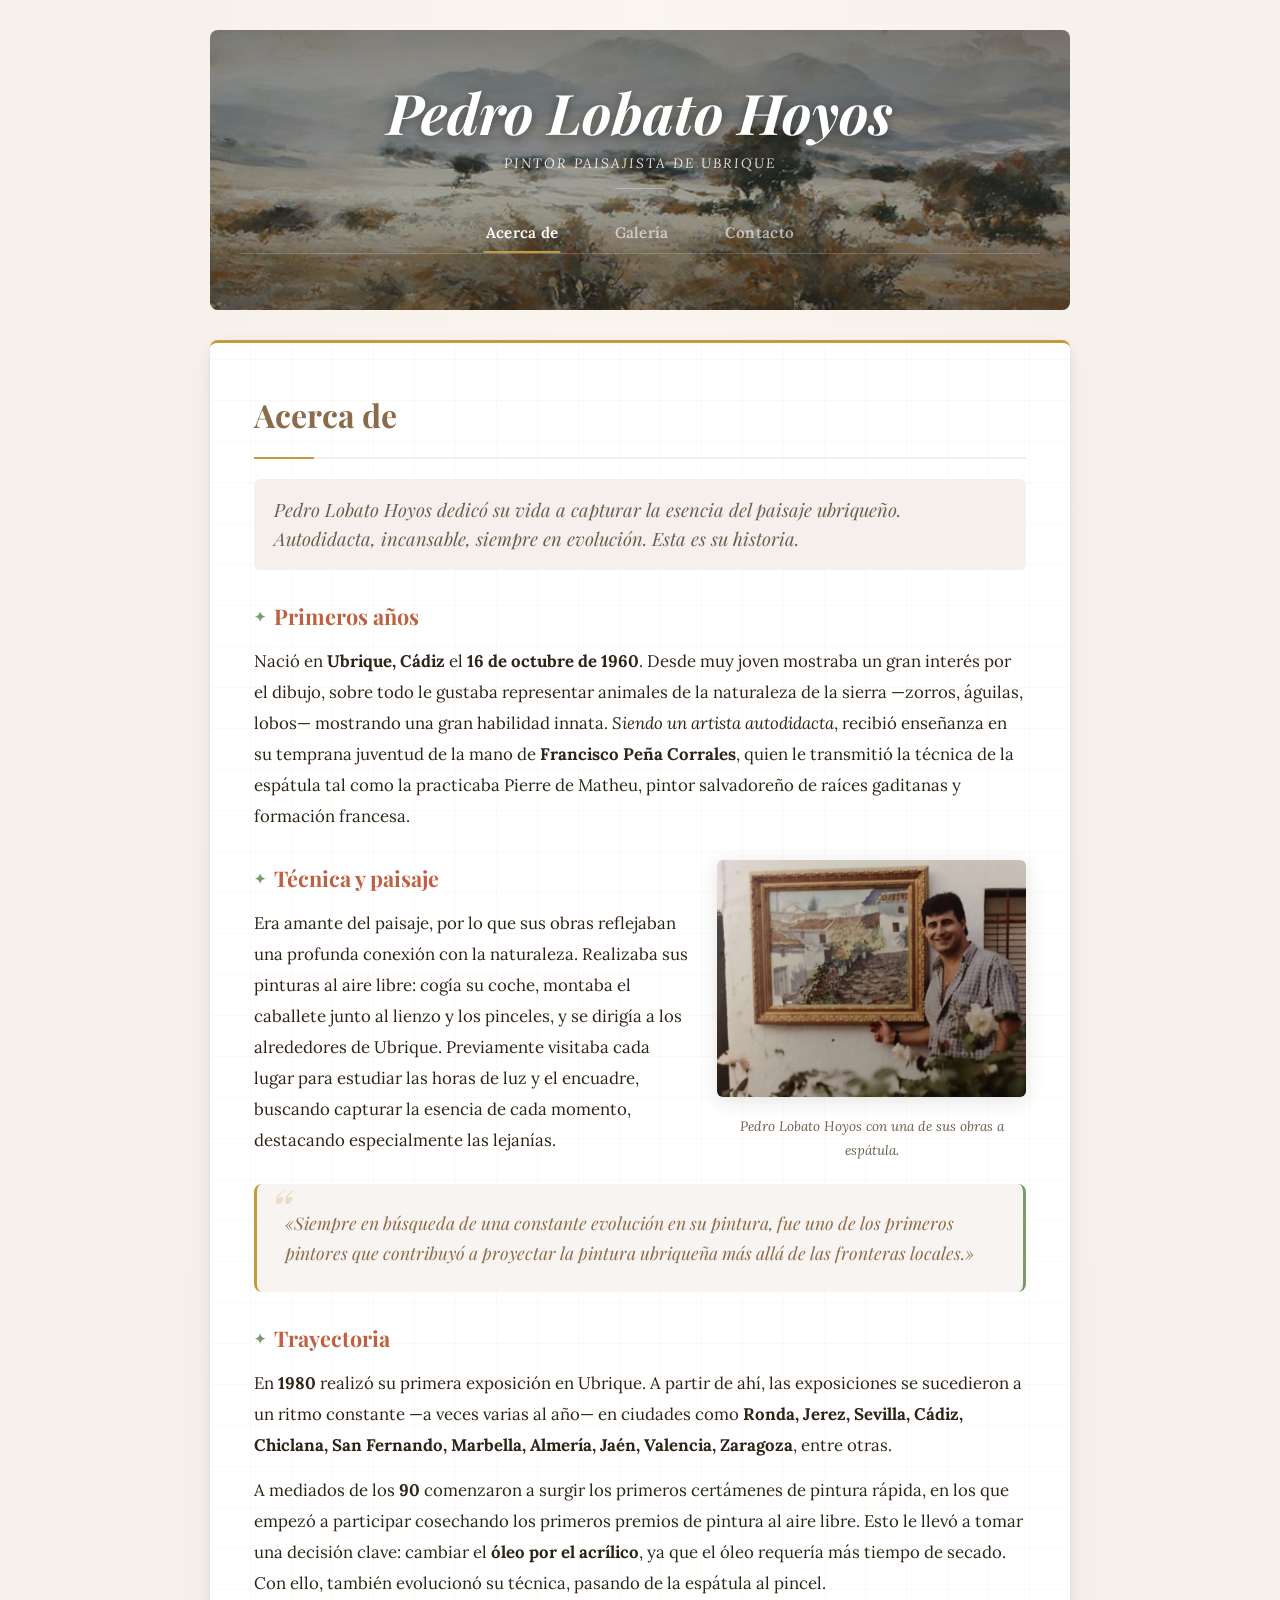
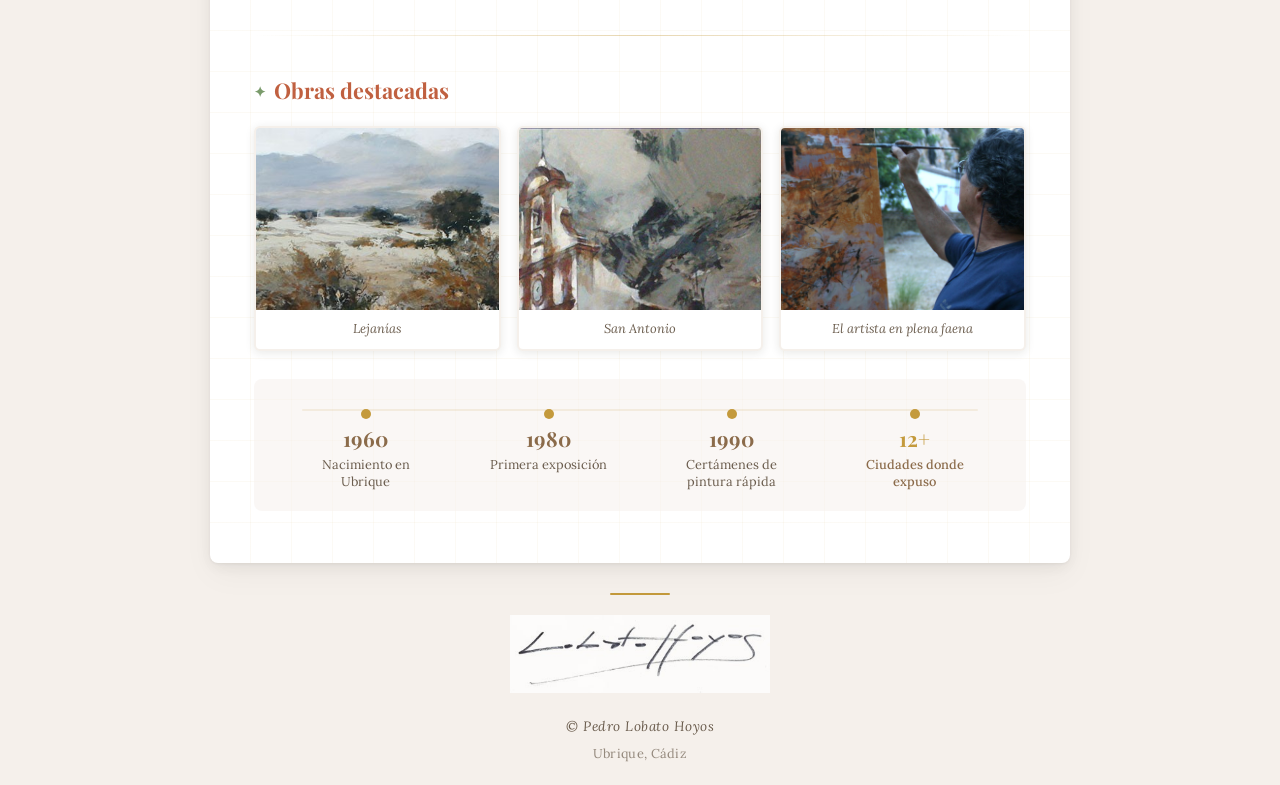
==== commit 9a91cdfd: "Añade sección de contacto con datos de Belén Hoyo" ====
--- a/Pedro Lobato Hoyos.html
+++ b/Pedro Lobato Hoyos.html
@@ -114,9 +114,29 @@
             <div class="gallery-grid" id="gallery-grid"></div>
         </section>
 
-        <section class="tab-content" role="tabpanel" id="contact" aria-labelledby="tab-contact" aria-live="polite">
+        <section class="tab-content" role="tabpanel" id="contact" aria-labelledby="tab-contact">
             <h2>Contacto</h2>
-            <p class="placeholder-text">Próximamente — información de contacto.</p>
+
+            <div class="contact-card">
+                <p class="contact-name">Belén Hoyo</p>
+                <p class="contact-role">Contacto de la obra y legado de Pedro Lobato Hoyos</p>
+
+                <div class="contact-divider"></div>
+
+                <div class="contact-row">
+                    <span class="contact-label" aria-hidden="true">✉</span>
+                    <a class="contact-link" href="mailto:belen.hoyo@pedrolobatohoyos.com">belen.hoyo@pedrolobatohoyos.com</a>
+                </div>
+
+                <div class="contact-row">
+                    <span class="contact-label" aria-hidden="true">✆</span>
+                    <a class="contact-link" href="tel:+34656789123">+34 656 789 123</a>
+                </div>
+
+                <div class="contact-divider"></div>
+
+                <p class="contact-location">Ubrique, Cádiz — España</p>
+            </div>
         </section>
     </main>
 
--- a/css/style.css
+++ b/css/style.css
@@ -27,7 +27,7 @@
     color: var(--color-text);
     background: var(--color-bg) radial-gradient(ellipse at 50% 0%, #FAF5EE 0%, transparent 65%);
     line-height: 1.75;
-    padding: 30px 20px;
+    padding: 30px 20px 0;
 }
 
 .skip-link {
@@ -183,6 +183,7 @@
 
 main {
     position: relative;
+    overflow: hidden;
     background-color: var(--color-surface);
     padding: 44px;
     border-radius: 8px;
@@ -597,19 +598,85 @@
     line-height: 1.7;
 }
 
-.placeholder-text {
+.contact-card {
+    max-width: 480px;
+    margin: 10px auto 0;
+    text-align: center;
+    padding: 36px 28px;
+    background: var(--color-bg);
+    border-radius: 8px;
+    border: 1px solid rgba(196, 154, 60, 0.15);
+}
+
+.contact-name {
+    font-family: var(--font-display);
+    font-size: 1.5rem;
+    font-weight: 700;
+    color: var(--color-primary);
+    margin-bottom: 4px;
+}
+
+.contact-role {
+    font-size: 0.85rem;
     color: var(--color-text-muted);
     font-style: italic;
-    font-size: 1.1rem;
-    text-align: center;
-    padding: 60px 0;
+    margin-bottom: 0;
+}
+
+.contact-divider {
+    width: 40px;
+    height: 1px;
+    background: var(--color-primary-light);
+    margin: 18px auto;
+    opacity: 0.4;
+}
+
+.contact-row {
+    display: flex;
+    align-items: center;
+    justify-content: center;
+    gap: 10px;
+    margin: 14px 0;
+}
+
+.contact-label {
+    font-size: 1.2rem;
+    color: var(--color-primary-light);
+    line-height: 1;
+}
+
+.contact-link {
+    font-family: var(--font-body);
+    font-size: 1rem;
+    color: var(--color-text);
+    text-decoration: none;
+    border-bottom: 1px solid transparent;
+    transition: border-color 0.25s ease, color 0.25s ease;
+}
+
+.contact-link:hover {
+    color: var(--color-primary-light);
+    border-bottom-color: var(--color-primary-light);
+}
+
+.contact-link:focus-visible {
+    outline: 2px solid var(--color-primary-light);
+    outline-offset: 2px;
+    border-radius: 2px;
+}
+
+.contact-location {
+    font-size: 0.9rem;
+    color: var(--color-text-muted);
+    font-style: italic;
+    margin: 0;
 }
 
 footer {
     max-width: var(--max-width);
-    margin: 30px auto 40px;
+    margin: 30px auto 0;
     text-align: center;
-    padding: 0 20px;
+    padding: 0 20px 20px;
 }
 
 .footer-divider {
